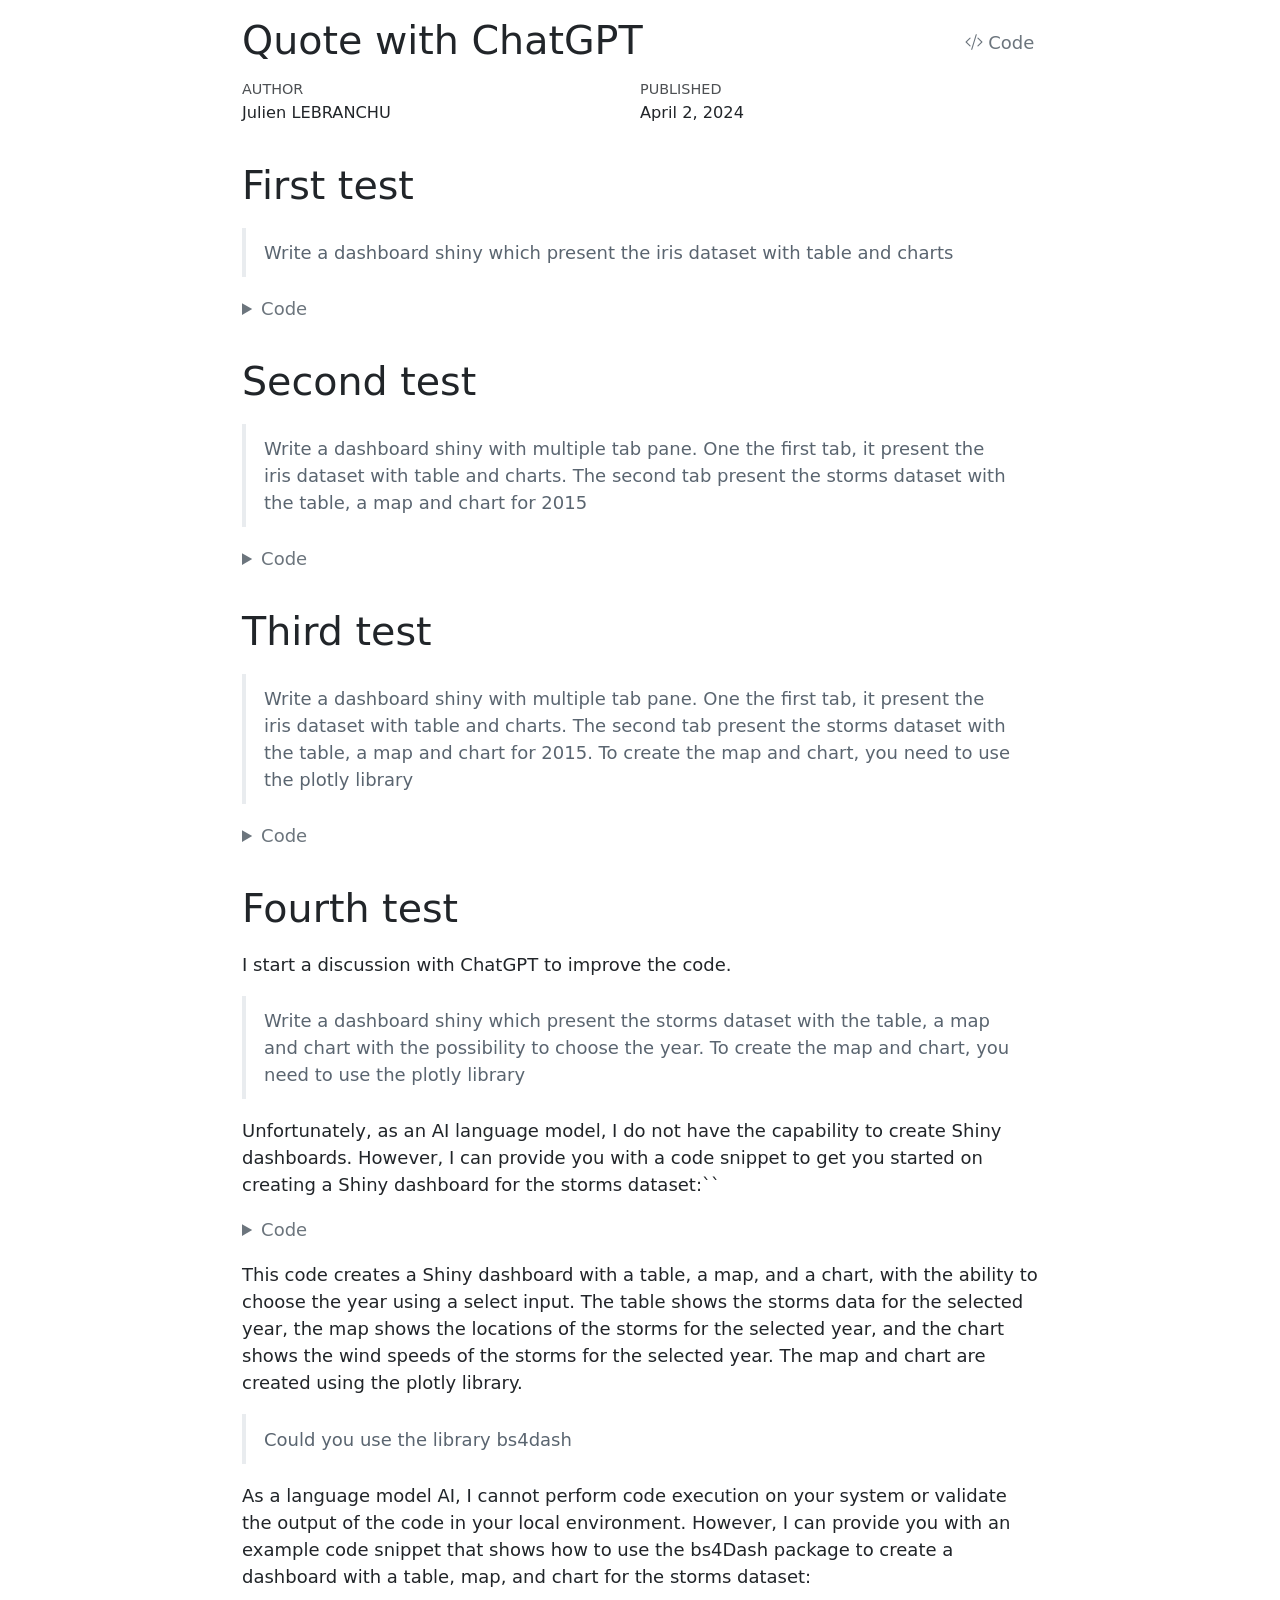
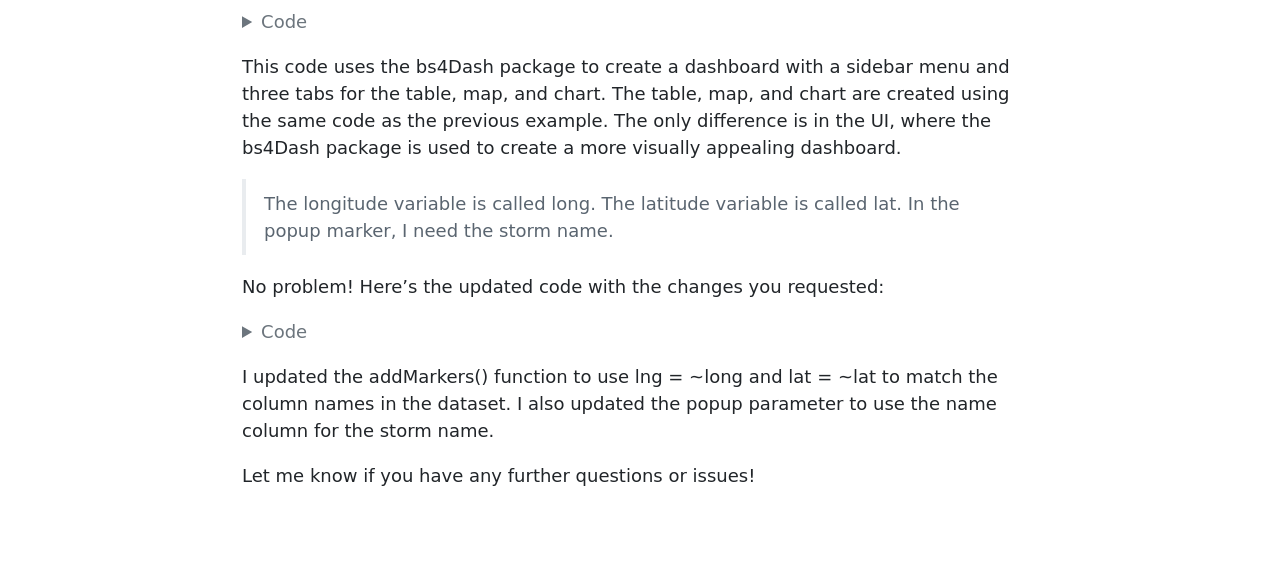
==== index.html @ 644a2d3d "Built site for gh-pages" ====
<!DOCTYPE html>
<html xmlns="http://www.w3.org/1999/xhtml" lang="en" xml:lang="en"><head>

<meta charset="utf-8">
<meta name="generator" content="quarto-1.2.313">

<meta name="viewport" content="width=device-width, initial-scale=1.0, user-scalable=yes">

<meta name="author" content="Julien LEBRANCHU">
<meta name="dcterms.date" content="2024-04-02">

<title>Quote with ChatGPT</title>
<style>
code{white-space: pre-wrap;}
span.smallcaps{font-variant: small-caps;}
div.columns{display: flex; gap: min(4vw, 1.5em);}
div.column{flex: auto; overflow-x: auto;}
div.hanging-indent{margin-left: 1.5em; text-indent: -1.5em;}
ul.task-list{list-style: none;}
ul.task-list li input[type="checkbox"] {
  width: 0.8em;
  margin: 0 0.8em 0.2em -1.6em;
  vertical-align: middle;
}
pre > code.sourceCode { white-space: pre; position: relative; }
pre > code.sourceCode > span { display: inline-block; line-height: 1.25; }
pre > code.sourceCode > span:empty { height: 1.2em; }
.sourceCode { overflow: visible; }
code.sourceCode > span { color: inherit; text-decoration: inherit; }
div.sourceCode { margin: 1em 0; }
pre.sourceCode { margin: 0; }
@media screen {
div.sourceCode { overflow: auto; }
}
@media print {
pre > code.sourceCode { white-space: pre-wrap; }
pre > code.sourceCode > span { text-indent: -5em; padding-left: 5em; }
}
pre.numberSource code
  { counter-reset: source-line 0; }
pre.numberSource code > span
  { position: relative; left: -4em; counter-increment: source-line; }
pre.numberSource code > span > a:first-child::before
  { content: counter(source-line);
    position: relative; left: -1em; text-align: right; vertical-align: baseline;
    border: none; display: inline-block;
    -webkit-touch-callout: none; -webkit-user-select: none;
    -khtml-user-select: none; -moz-user-select: none;
    -ms-user-select: none; user-select: none;
    padding: 0 4px; width: 4em;
    color: #aaaaaa;
  }
pre.numberSource { margin-left: 3em; border-left: 1px solid #aaaaaa;  padding-left: 4px; }
div.sourceCode
  {   }
@media screen {
pre > code.sourceCode > span > a:first-child::before { text-decoration: underline; }
}
code span.al { color: #ff0000; font-weight: bold; } /* Alert */
code span.an { color: #60a0b0; font-weight: bold; font-style: italic; } /* Annotation */
code span.at { color: #7d9029; } /* Attribute */
code span.bn { color: #40a070; } /* BaseN */
code span.bu { color: #008000; } /* BuiltIn */
code span.cf { color: #007020; font-weight: bold; } /* ControlFlow */
code span.ch { color: #4070a0; } /* Char */
code span.cn { color: #880000; } /* Constant */
code span.co { color: #60a0b0; font-style: italic; } /* Comment */
code span.cv { color: #60a0b0; font-weight: bold; font-style: italic; } /* CommentVar */
code span.do { color: #ba2121; font-style: italic; } /* Documentation */
code span.dt { color: #902000; } /* DataType */
code span.dv { color: #40a070; } /* DecVal */
code span.er { color: #ff0000; font-weight: bold; } /* Error */
code span.ex { } /* Extension */
code span.fl { color: #40a070; } /* Float */
code span.fu { color: #06287e; } /* Function */
code span.im { color: #008000; font-weight: bold; } /* Import */
code span.in { color: #60a0b0; font-weight: bold; font-style: italic; } /* Information */
code span.kw { color: #007020; font-weight: bold; } /* Keyword */
code span.op { color: #666666; } /* Operator */
code span.ot { color: #007020; } /* Other */
code span.pp { color: #bc7a00; } /* Preprocessor */
code span.sc { color: #4070a0; } /* SpecialChar */
code span.ss { color: #bb6688; } /* SpecialString */
code span.st { color: #4070a0; } /* String */
code span.va { color: #19177c; } /* Variable */
code span.vs { color: #4070a0; } /* VerbatimString */
code span.wa { color: #60a0b0; font-weight: bold; font-style: italic; } /* Warning */
</style>


<script src="chatgpt-quoting_files/libs/clipboard/clipboard.min.js"></script>
<script src="chatgpt-quoting_files/libs/quarto-html/quarto.js"></script>
<script src="chatgpt-quoting_files/libs/quarto-html/popper.min.js"></script>
<script src="chatgpt-quoting_files/libs/quarto-html/tippy.umd.min.js"></script>
<script src="chatgpt-quoting_files/libs/quarto-html/anchor.min.js"></script>
<link href="chatgpt-quoting_files/libs/quarto-html/tippy.css" rel="stylesheet">
<link href="chatgpt-quoting_files/libs/quarto-html/quarto-syntax-highlighting.css" rel="stylesheet" id="quarto-text-highlighting-styles">
<script src="chatgpt-quoting_files/libs/bootstrap/bootstrap.min.js"></script>
<link href="chatgpt-quoting_files/libs/bootstrap/bootstrap-icons.css" rel="stylesheet">
<link href="chatgpt-quoting_files/libs/bootstrap/bootstrap.min.css" rel="stylesheet" id="quarto-bootstrap" data-mode="light">


</head>

<body class="fullcontent">

<div id="quarto-content" class="page-columns page-rows-contents page-layout-article">

<main class="content" id="quarto-document-content">

<header id="title-block-header" class="quarto-title-block default">
<div class="quarto-title">
<div class="quarto-title-block"><div><h1 class="title">Quote with ChatGPT</h1><button type="button" class="btn code-tools-button" id="quarto-code-tools-source"><i class="bi"></i> Code</button></div></div>
</div>



<div class="quarto-title-meta">

    <div>
    <div class="quarto-title-meta-heading">Author</div>
    <div class="quarto-title-meta-contents">
             <p>Julien LEBRANCHU </p>
          </div>
  </div>
    
    <div>
    <div class="quarto-title-meta-heading">Published</div>
    <div class="quarto-title-meta-contents">
      <p class="date">April 2, 2024</p>
    </div>
  </div>
  
    
  </div>
  

</header>

<section id="first-test" class="level1">
<h1>First test</h1>
<blockquote class="blockquote">
<p>Write a dashboard shiny which present the iris dataset with table and charts</p>
</blockquote>
<div data-add-from="chatgpt-quote1.R">
<details>
<summary>Code</summary>
<div class="sourceCode cell-code" id="cb1"><pre class="sourceCode R code-with-copy"><code class="sourceCode r"><span id="cb1-1"><a href="#cb1-1" aria-hidden="true" tabindex="-1"></a><span class="fu">library</span>(shiny)</span>
<span id="cb1-2"><a href="#cb1-2" aria-hidden="true" tabindex="-1"></a><span class="fu">library</span>(ggplot2)</span>
<span id="cb1-3"><a href="#cb1-3" aria-hidden="true" tabindex="-1"></a><span class="fu">library</span>(dplyr)</span>
<span id="cb1-4"><a href="#cb1-4" aria-hidden="true" tabindex="-1"></a><span class="fu">library</span>(plotly)</span>
<span id="cb1-5"><a href="#cb1-5" aria-hidden="true" tabindex="-1"></a></span>
<span id="cb1-6"><a href="#cb1-6" aria-hidden="true" tabindex="-1"></a><span class="co"># Load the iris dataset</span></span>
<span id="cb1-7"><a href="#cb1-7" aria-hidden="true" tabindex="-1"></a><span class="fu">data</span>(iris)</span>
<span id="cb1-8"><a href="#cb1-8" aria-hidden="true" tabindex="-1"></a></span>
<span id="cb1-9"><a href="#cb1-9" aria-hidden="true" tabindex="-1"></a><span class="co"># Define UI</span></span>
<span id="cb1-10"><a href="#cb1-10" aria-hidden="true" tabindex="-1"></a>ui <span class="ot">&lt;-</span> <span class="fu">fluidPage</span>(</span>
<span id="cb1-11"><a href="#cb1-11" aria-hidden="true" tabindex="-1"></a>  <span class="fu">titlePanel</span>(<span class="st">"Iris Dataset"</span>),</span>
<span id="cb1-12"><a href="#cb1-12" aria-hidden="true" tabindex="-1"></a>  <span class="fu">sidebarLayout</span>(</span>
<span id="cb1-13"><a href="#cb1-13" aria-hidden="true" tabindex="-1"></a>    <span class="fu">sidebarPanel</span>(</span>
<span id="cb1-14"><a href="#cb1-14" aria-hidden="true" tabindex="-1"></a>      <span class="fu">selectInput</span>(<span class="st">"xcol"</span>, <span class="st">"X-Axis Variable"</span>, <span class="fu">names</span>(iris)),</span>
<span id="cb1-15"><a href="#cb1-15" aria-hidden="true" tabindex="-1"></a>      <span class="fu">selectInput</span>(<span class="st">"ycol"</span>, <span class="st">"Y-Axis Variable"</span>, <span class="fu">names</span>(iris),</span>
<span id="cb1-16"><a href="#cb1-16" aria-hidden="true" tabindex="-1"></a>                  <span class="at">selected =</span> <span class="fu">names</span>(iris)[[<span class="dv">2</span>]]),</span>
<span id="cb1-17"><a href="#cb1-17" aria-hidden="true" tabindex="-1"></a>      <span class="fu">radioButtons</span>(<span class="st">"plottype"</span>, <span class="st">"Plot Type"</span>,</span>
<span id="cb1-18"><a href="#cb1-18" aria-hidden="true" tabindex="-1"></a>                   <span class="fu">c</span>(<span class="st">"Scatter Plot"</span> <span class="ot">=</span> <span class="st">"scatter"</span>,</span>
<span id="cb1-19"><a href="#cb1-19" aria-hidden="true" tabindex="-1"></a>                     <span class="st">"Box Plot"</span> <span class="ot">=</span> <span class="st">"box"</span>))</span>
<span id="cb1-20"><a href="#cb1-20" aria-hidden="true" tabindex="-1"></a>    ),</span>
<span id="cb1-21"><a href="#cb1-21" aria-hidden="true" tabindex="-1"></a>    <span class="fu">mainPanel</span>(</span>
<span id="cb1-22"><a href="#cb1-22" aria-hidden="true" tabindex="-1"></a>      <span class="fu">tabsetPanel</span>(</span>
<span id="cb1-23"><a href="#cb1-23" aria-hidden="true" tabindex="-1"></a>        <span class="fu">tabPanel</span>(<span class="st">"Table"</span>, <span class="fu">dataTableOutput</span>(<span class="st">"table"</span>)),</span>
<span id="cb1-24"><a href="#cb1-24" aria-hidden="true" tabindex="-1"></a>        <span class="fu">tabPanel</span>(<span class="st">"Plot"</span>, <span class="fu">plotlyOutput</span>(<span class="st">"plot"</span>))</span>
<span id="cb1-25"><a href="#cb1-25" aria-hidden="true" tabindex="-1"></a>      )</span>
<span id="cb1-26"><a href="#cb1-26" aria-hidden="true" tabindex="-1"></a>    )</span>
<span id="cb1-27"><a href="#cb1-27" aria-hidden="true" tabindex="-1"></a>  )</span>
<span id="cb1-28"><a href="#cb1-28" aria-hidden="true" tabindex="-1"></a>)</span>
<span id="cb1-29"><a href="#cb1-29" aria-hidden="true" tabindex="-1"></a></span>
<span id="cb1-30"><a href="#cb1-30" aria-hidden="true" tabindex="-1"></a><span class="co"># Define server logic</span></span>
<span id="cb1-31"><a href="#cb1-31" aria-hidden="true" tabindex="-1"></a>server <span class="ot">&lt;-</span> <span class="cf">function</span>(input, output) {</span>
<span id="cb1-32"><a href="#cb1-32" aria-hidden="true" tabindex="-1"></a></span>
<span id="cb1-33"><a href="#cb1-33" aria-hidden="true" tabindex="-1"></a>  <span class="co"># Create a reactive subset of the iris dataset based on user inputs</span></span>
<span id="cb1-34"><a href="#cb1-34" aria-hidden="true" tabindex="-1"></a>  iris_subset <span class="ot">&lt;-</span> <span class="fu">reactive</span>({</span>
<span id="cb1-35"><a href="#cb1-35" aria-hidden="true" tabindex="-1"></a>    iris <span class="sc">%&gt;%</span></span>
<span id="cb1-36"><a href="#cb1-36" aria-hidden="true" tabindex="-1"></a>      <span class="fu">select</span>(input<span class="sc">$</span>xcol, input<span class="sc">$</span>ycol)</span>
<span id="cb1-37"><a href="#cb1-37" aria-hidden="true" tabindex="-1"></a>  })</span>
<span id="cb1-38"><a href="#cb1-38" aria-hidden="true" tabindex="-1"></a></span>
<span id="cb1-39"><a href="#cb1-39" aria-hidden="true" tabindex="-1"></a>  <span class="co"># Render the table</span></span>
<span id="cb1-40"><a href="#cb1-40" aria-hidden="true" tabindex="-1"></a>  output<span class="sc">$</span>table <span class="ot">&lt;-</span> <span class="fu">renderDataTable</span>({</span>
<span id="cb1-41"><a href="#cb1-41" aria-hidden="true" tabindex="-1"></a>    <span class="fu">iris_subset</span>()</span>
<span id="cb1-42"><a href="#cb1-42" aria-hidden="true" tabindex="-1"></a>  })</span>
<span id="cb1-43"><a href="#cb1-43" aria-hidden="true" tabindex="-1"></a></span>
<span id="cb1-44"><a href="#cb1-44" aria-hidden="true" tabindex="-1"></a>  <span class="co"># Render the plot</span></span>
<span id="cb1-45"><a href="#cb1-45" aria-hidden="true" tabindex="-1"></a>  output<span class="sc">$</span>plot <span class="ot">&lt;-</span> <span class="fu">renderPlotly</span>({</span>
<span id="cb1-46"><a href="#cb1-46" aria-hidden="true" tabindex="-1"></a>    <span class="cf">if</span> (input<span class="sc">$</span>plottype <span class="sc">==</span> <span class="st">"scatter"</span>) {</span>
<span id="cb1-47"><a href="#cb1-47" aria-hidden="true" tabindex="-1"></a>      p <span class="ot">&lt;-</span> <span class="fu">ggplot</span>(<span class="fu">iris_subset</span>(), <span class="fu">aes_string</span>(<span class="at">x =</span> input<span class="sc">$</span>xcol, <span class="at">y =</span> input<span class="sc">$</span>ycol)) <span class="sc">+</span></span>
<span id="cb1-48"><a href="#cb1-48" aria-hidden="true" tabindex="-1"></a>        <span class="fu">geom_point</span>()</span>
<span id="cb1-49"><a href="#cb1-49" aria-hidden="true" tabindex="-1"></a>    } <span class="cf">else</span> {</span>
<span id="cb1-50"><a href="#cb1-50" aria-hidden="true" tabindex="-1"></a>      p <span class="ot">&lt;-</span> <span class="fu">ggplot</span>(<span class="fu">iris_subset</span>(), <span class="fu">aes_string</span>(<span class="at">x =</span> input<span class="sc">$</span>xcol, <span class="at">y =</span> input<span class="sc">$</span>ycol)) <span class="sc">+</span></span>
<span id="cb1-51"><a href="#cb1-51" aria-hidden="true" tabindex="-1"></a>        <span class="fu">geom_boxplot</span>()</span>
<span id="cb1-52"><a href="#cb1-52" aria-hidden="true" tabindex="-1"></a>    }</span>
<span id="cb1-53"><a href="#cb1-53" aria-hidden="true" tabindex="-1"></a>    <span class="fu">ggplotly</span>(p)</span>
<span id="cb1-54"><a href="#cb1-54" aria-hidden="true" tabindex="-1"></a>  })</span>
<span id="cb1-55"><a href="#cb1-55" aria-hidden="true" tabindex="-1"></a></span>
<span id="cb1-56"><a href="#cb1-56" aria-hidden="true" tabindex="-1"></a>}</span>
<span id="cb1-57"><a href="#cb1-57" aria-hidden="true" tabindex="-1"></a></span>
<span id="cb1-58"><a href="#cb1-58" aria-hidden="true" tabindex="-1"></a><span class="co"># Run the app</span></span>
<span id="cb1-59"><a href="#cb1-59" aria-hidden="true" tabindex="-1"></a><span class="fu">shinyApp</span>(<span class="at">ui =</span> ui, <span class="at">server =</span> server)</span></code><button title="Copy to Clipboard" class="code-copy-button"><i class="bi"></i></button></pre></div>
</details>
</div>
</section>
<section id="second-test" class="level1">
<h1>Second test</h1>
<blockquote class="blockquote">
<p>Write a dashboard shiny with multiple tab pane. One the first tab, it present the iris dataset with table and charts. The second tab present the storms dataset with the table, a map and chart for 2015</p>
</blockquote>
<div data-add-from="chatgpt-quote2.R">
<details>
<summary>Code</summary>
<div class="sourceCode cell-code" id="cb2"><pre class="sourceCode R code-with-copy"><code class="sourceCode r"><span id="cb2-1"><a href="#cb2-1" aria-hidden="true" tabindex="-1"></a><span class="fu">library</span>(shiny)</span>
<span id="cb2-2"><a href="#cb2-2" aria-hidden="true" tabindex="-1"></a><span class="fu">library</span>(ggplot2)</span>
<span id="cb2-3"><a href="#cb2-3" aria-hidden="true" tabindex="-1"></a><span class="fu">library</span>(leaflet)</span>
<span id="cb2-4"><a href="#cb2-4" aria-hidden="true" tabindex="-1"></a></span>
<span id="cb2-5"><a href="#cb2-5" aria-hidden="true" tabindex="-1"></a><span class="co"># Load the iris dataset</span></span>
<span id="cb2-6"><a href="#cb2-6" aria-hidden="true" tabindex="-1"></a><span class="fu">data</span>(iris)</span>
<span id="cb2-7"><a href="#cb2-7" aria-hidden="true" tabindex="-1"></a></span>
<span id="cb2-8"><a href="#cb2-8" aria-hidden="true" tabindex="-1"></a><span class="co"># Load the storms dataset</span></span>
<span id="cb2-9"><a href="#cb2-9" aria-hidden="true" tabindex="-1"></a><span class="fu">data</span>(storms)</span>
<span id="cb2-10"><a href="#cb2-10" aria-hidden="true" tabindex="-1"></a></span>
<span id="cb2-11"><a href="#cb2-11" aria-hidden="true" tabindex="-1"></a><span class="co"># Define UI</span></span>
<span id="cb2-12"><a href="#cb2-12" aria-hidden="true" tabindex="-1"></a>ui <span class="ot">&lt;-</span> <span class="fu">fluidPage</span>(</span>
<span id="cb2-13"><a href="#cb2-13" aria-hidden="true" tabindex="-1"></a>  <span class="fu">titlePanel</span>(<span class="st">"Iris and Storms Data Dashboard"</span>),</span>
<span id="cb2-14"><a href="#cb2-14" aria-hidden="true" tabindex="-1"></a>  <span class="fu">sidebarLayout</span>(</span>
<span id="cb2-15"><a href="#cb2-15" aria-hidden="true" tabindex="-1"></a>    <span class="fu">sidebarPanel</span>(</span>
<span id="cb2-16"><a href="#cb2-16" aria-hidden="true" tabindex="-1"></a>      <span class="co"># Tab Selector</span></span>
<span id="cb2-17"><a href="#cb2-17" aria-hidden="true" tabindex="-1"></a>      <span class="fu">tabsetPanel</span>(</span>
<span id="cb2-18"><a href="#cb2-18" aria-hidden="true" tabindex="-1"></a>        <span class="fu">tabPanel</span>(<span class="st">"Iris Dataset"</span>, </span>
<span id="cb2-19"><a href="#cb2-19" aria-hidden="true" tabindex="-1"></a>                 <span class="fu">h4</span>(<span class="st">"Iris Data"</span>),</span>
<span id="cb2-20"><a href="#cb2-20" aria-hidden="true" tabindex="-1"></a>                 <span class="fu">dataTableOutput</span>(<span class="st">"iris_table"</span>),</span>
<span id="cb2-21"><a href="#cb2-21" aria-hidden="true" tabindex="-1"></a>                 <span class="fu">h4</span>(<span class="st">"Iris Sepal Length"</span>),</span>
<span id="cb2-22"><a href="#cb2-22" aria-hidden="true" tabindex="-1"></a>                 <span class="fu">plotOutput</span>(<span class="st">"iris_plot1"</span>),</span>
<span id="cb2-23"><a href="#cb2-23" aria-hidden="true" tabindex="-1"></a>                 <span class="fu">h4</span>(<span class="st">"Iris Sepal Width"</span>),</span>
<span id="cb2-24"><a href="#cb2-24" aria-hidden="true" tabindex="-1"></a>                 <span class="fu">plotOutput</span>(<span class="st">"iris_plot2"</span>)</span>
<span id="cb2-25"><a href="#cb2-25" aria-hidden="true" tabindex="-1"></a>                 ),</span>
<span id="cb2-26"><a href="#cb2-26" aria-hidden="true" tabindex="-1"></a>        <span class="fu">tabPanel</span>(<span class="st">"Storms Dataset"</span>,</span>
<span id="cb2-27"><a href="#cb2-27" aria-hidden="true" tabindex="-1"></a>                 <span class="fu">h4</span>(<span class="st">"Storms Data"</span>),</span>
<span id="cb2-28"><a href="#cb2-28" aria-hidden="true" tabindex="-1"></a>                 <span class="fu">dataTableOutput</span>(<span class="st">"storms_table"</span>),</span>
<span id="cb2-29"><a href="#cb2-29" aria-hidden="true" tabindex="-1"></a>                 <span class="fu">h4</span>(<span class="st">"Storms Map"</span>),</span>
<span id="cb2-30"><a href="#cb2-30" aria-hidden="true" tabindex="-1"></a>                 <span class="fu">leafletOutput</span>(<span class="st">"storms_map"</span>),</span>
<span id="cb2-31"><a href="#cb2-31" aria-hidden="true" tabindex="-1"></a>                 <span class="fu">h4</span>(<span class="st">"Storms Events in 2015"</span>),</span>
<span id="cb2-32"><a href="#cb2-32" aria-hidden="true" tabindex="-1"></a>                 <span class="fu">plotOutput</span>(<span class="st">"storms_plot"</span>)</span>
<span id="cb2-33"><a href="#cb2-33" aria-hidden="true" tabindex="-1"></a>                 )</span>
<span id="cb2-34"><a href="#cb2-34" aria-hidden="true" tabindex="-1"></a>      )</span>
<span id="cb2-35"><a href="#cb2-35" aria-hidden="true" tabindex="-1"></a>    ),</span>
<span id="cb2-36"><a href="#cb2-36" aria-hidden="true" tabindex="-1"></a>    <span class="fu">mainPanel</span>()</span>
<span id="cb2-37"><a href="#cb2-37" aria-hidden="true" tabindex="-1"></a>  )</span>
<span id="cb2-38"><a href="#cb2-38" aria-hidden="true" tabindex="-1"></a>)</span>
<span id="cb2-39"><a href="#cb2-39" aria-hidden="true" tabindex="-1"></a></span>
<span id="cb2-40"><a href="#cb2-40" aria-hidden="true" tabindex="-1"></a><span class="co"># Define Server</span></span>
<span id="cb2-41"><a href="#cb2-41" aria-hidden="true" tabindex="-1"></a>server <span class="ot">&lt;-</span> <span class="cf">function</span>(input, output) {</span>
<span id="cb2-42"><a href="#cb2-42" aria-hidden="true" tabindex="-1"></a>  </span>
<span id="cb2-43"><a href="#cb2-43" aria-hidden="true" tabindex="-1"></a>  <span class="co"># Iris Dataset</span></span>
<span id="cb2-44"><a href="#cb2-44" aria-hidden="true" tabindex="-1"></a>  output<span class="sc">$</span>iris_table <span class="ot">&lt;-</span> <span class="fu">renderDataTable</span>({</span>
<span id="cb2-45"><a href="#cb2-45" aria-hidden="true" tabindex="-1"></a>    iris</span>
<span id="cb2-46"><a href="#cb2-46" aria-hidden="true" tabindex="-1"></a>  })</span>
<span id="cb2-47"><a href="#cb2-47" aria-hidden="true" tabindex="-1"></a>  </span>
<span id="cb2-48"><a href="#cb2-48" aria-hidden="true" tabindex="-1"></a>  output<span class="sc">$</span>iris_plot1 <span class="ot">&lt;-</span> <span class="fu">renderPlot</span>({</span>
<span id="cb2-49"><a href="#cb2-49" aria-hidden="true" tabindex="-1"></a>    <span class="fu">ggplot</span>(iris, <span class="fu">aes</span>(<span class="at">x =</span> Sepal.Length)) <span class="sc">+</span></span>
<span id="cb2-50"><a href="#cb2-50" aria-hidden="true" tabindex="-1"></a>      <span class="fu">geom_histogram</span>(<span class="at">fill =</span> <span class="st">"blue"</span>, <span class="at">bins =</span> <span class="dv">30</span>) <span class="sc">+</span></span>
<span id="cb2-51"><a href="#cb2-51" aria-hidden="true" tabindex="-1"></a>      <span class="fu">labs</span>(<span class="at">title =</span> <span class="st">"Distribution of Sepal Length"</span>)</span>
<span id="cb2-52"><a href="#cb2-52" aria-hidden="true" tabindex="-1"></a>  })</span>
<span id="cb2-53"><a href="#cb2-53" aria-hidden="true" tabindex="-1"></a>  </span>
<span id="cb2-54"><a href="#cb2-54" aria-hidden="true" tabindex="-1"></a>  output<span class="sc">$</span>iris_plot2 <span class="ot">&lt;-</span> <span class="fu">renderPlot</span>({</span>
<span id="cb2-55"><a href="#cb2-55" aria-hidden="true" tabindex="-1"></a>    <span class="fu">ggplot</span>(iris, <span class="fu">aes</span>(<span class="at">x =</span> Sepal.Width)) <span class="sc">+</span></span>
<span id="cb2-56"><a href="#cb2-56" aria-hidden="true" tabindex="-1"></a>      <span class="fu">geom_histogram</span>(<span class="at">fill =</span> <span class="st">"red"</span>, <span class="at">bins =</span> <span class="dv">30</span>) <span class="sc">+</span></span>
<span id="cb2-57"><a href="#cb2-57" aria-hidden="true" tabindex="-1"></a>      <span class="fu">labs</span>(<span class="at">title =</span> <span class="st">"Distribution of Sepal Width"</span>)</span>
<span id="cb2-58"><a href="#cb2-58" aria-hidden="true" tabindex="-1"></a>  })</span>
<span id="cb2-59"><a href="#cb2-59" aria-hidden="true" tabindex="-1"></a>  </span>
<span id="cb2-60"><a href="#cb2-60" aria-hidden="true" tabindex="-1"></a>  <span class="co"># Storms Dataset</span></span>
<span id="cb2-61"><a href="#cb2-61" aria-hidden="true" tabindex="-1"></a>  output<span class="sc">$</span>storms_table <span class="ot">&lt;-</span> <span class="fu">renderDataTable</span>({</span>
<span id="cb2-62"><a href="#cb2-62" aria-hidden="true" tabindex="-1"></a>    storms</span>
<span id="cb2-63"><a href="#cb2-63" aria-hidden="true" tabindex="-1"></a>  })</span>
<span id="cb2-64"><a href="#cb2-64" aria-hidden="true" tabindex="-1"></a>  </span>
<span id="cb2-65"><a href="#cb2-65" aria-hidden="true" tabindex="-1"></a>  output<span class="sc">$</span>storms_map <span class="ot">&lt;-</span> <span class="fu">renderLeaflet</span>({</span>
<span id="cb2-66"><a href="#cb2-66" aria-hidden="true" tabindex="-1"></a>    <span class="fu">leaflet</span>(storms) <span class="sc">%&gt;%</span></span>
<span id="cb2-67"><a href="#cb2-67" aria-hidden="true" tabindex="-1"></a>      <span class="fu">addTiles</span>() <span class="sc">%&gt;%</span></span>
<span id="cb2-68"><a href="#cb2-68" aria-hidden="true" tabindex="-1"></a>      <span class="fu">addMarkers</span>(<span class="sc">~</span>longitude, <span class="sc">~</span>latitude)</span>
<span id="cb2-69"><a href="#cb2-69" aria-hidden="true" tabindex="-1"></a>  })</span>
<span id="cb2-70"><a href="#cb2-70" aria-hidden="true" tabindex="-1"></a>  </span>
<span id="cb2-71"><a href="#cb2-71" aria-hidden="true" tabindex="-1"></a>  output<span class="sc">$</span>storms_plot <span class="ot">&lt;-</span> <span class="fu">renderPlot</span>({</span>
<span id="cb2-72"><a href="#cb2-72" aria-hidden="true" tabindex="-1"></a>    storms_2015 <span class="ot">&lt;-</span> storms[<span class="fu">year</span>(storms<span class="sc">$</span>date) <span class="sc">==</span> <span class="dv">2015</span>, ]</span>
<span id="cb2-73"><a href="#cb2-73" aria-hidden="true" tabindex="-1"></a>    <span class="fu">ggplot</span>(storms_2015, <span class="fu">aes</span>(<span class="at">x =</span> <span class="fu">factor</span>(status))) <span class="sc">+</span></span>
<span id="cb2-74"><a href="#cb2-74" aria-hidden="true" tabindex="-1"></a>      <span class="fu">geom_bar</span>(<span class="at">fill =</span> <span class="st">"green"</span>) <span class="sc">+</span></span>
<span id="cb2-75"><a href="#cb2-75" aria-hidden="true" tabindex="-1"></a>      <span class="fu">labs</span>(<span class="at">title =</span> <span class="st">"Storms Events in 2015"</span>)</span>
<span id="cb2-76"><a href="#cb2-76" aria-hidden="true" tabindex="-1"></a>  })</span>
<span id="cb2-77"><a href="#cb2-77" aria-hidden="true" tabindex="-1"></a>  </span>
<span id="cb2-78"><a href="#cb2-78" aria-hidden="true" tabindex="-1"></a>}</span>
<span id="cb2-79"><a href="#cb2-79" aria-hidden="true" tabindex="-1"></a></span>
<span id="cb2-80"><a href="#cb2-80" aria-hidden="true" tabindex="-1"></a><span class="co"># Run the app</span></span>
<span id="cb2-81"><a href="#cb2-81" aria-hidden="true" tabindex="-1"></a><span class="fu">shinyApp</span>(ui, server)</span></code><button title="Copy to Clipboard" class="code-copy-button"><i class="bi"></i></button></pre></div>
</details>
</div>
</section>
<section id="third-test" class="level1">
<h1>Third test</h1>
<blockquote class="blockquote">
<p>Write a dashboard shiny with multiple tab pane. One the first tab, it present the iris dataset with table and charts. The second tab present the storms dataset with the table, a map and chart for 2015. To create the map and chart, you need to use the plotly library</p>
</blockquote>
<div data-add-from="chatgpt-quote3.R">
<details>
<summary>Code</summary>
<div class="sourceCode cell-code" id="cb3"><pre class="sourceCode R code-with-copy"><code class="sourceCode r"><span id="cb3-1"><a href="#cb3-1" aria-hidden="true" tabindex="-1"></a><span class="fu">library</span>(shiny)</span>
<span id="cb3-2"><a href="#cb3-2" aria-hidden="true" tabindex="-1"></a><span class="fu">library</span>(ggplot2)</span>
<span id="cb3-3"><a href="#cb3-3" aria-hidden="true" tabindex="-1"></a><span class="fu">library</span>(plotly)</span>
<span id="cb3-4"><a href="#cb3-4" aria-hidden="true" tabindex="-1"></a></span>
<span id="cb3-5"><a href="#cb3-5" aria-hidden="true" tabindex="-1"></a><span class="co"># Load datasets</span></span>
<span id="cb3-6"><a href="#cb3-6" aria-hidden="true" tabindex="-1"></a><span class="fu">data</span>(iris)</span>
<span id="cb3-7"><a href="#cb3-7" aria-hidden="true" tabindex="-1"></a><span class="fu">data</span>(storms)</span>
<span id="cb3-8"><a href="#cb3-8" aria-hidden="true" tabindex="-1"></a></span>
<span id="cb3-9"><a href="#cb3-9" aria-hidden="true" tabindex="-1"></a><span class="co"># Define UI</span></span>
<span id="cb3-10"><a href="#cb3-10" aria-hidden="true" tabindex="-1"></a>ui <span class="ot">&lt;-</span> <span class="fu">fluidPage</span>(</span>
<span id="cb3-11"><a href="#cb3-11" aria-hidden="true" tabindex="-1"></a>  <span class="fu">titlePanel</span>(<span class="st">"Multi-tab dashboard"</span>),</span>
<span id="cb3-12"><a href="#cb3-12" aria-hidden="true" tabindex="-1"></a>  <span class="fu">sidebarLayout</span>(</span>
<span id="cb3-13"><a href="#cb3-13" aria-hidden="true" tabindex="-1"></a>    <span class="fu">sidebarPanel</span>(</span>
<span id="cb3-14"><a href="#cb3-14" aria-hidden="true" tabindex="-1"></a>      <span class="fu">h3</span>(<span class="st">"Choose a dataset:"</span>),</span>
<span id="cb3-15"><a href="#cb3-15" aria-hidden="true" tabindex="-1"></a>      <span class="fu">radioButtons</span>(<span class="st">"dataset"</span>, <span class="st">"Dataset:"</span>, </span>
<span id="cb3-16"><a href="#cb3-16" aria-hidden="true" tabindex="-1"></a>                   <span class="at">choices =</span> <span class="fu">c</span>(<span class="st">"Iris"</span>, <span class="st">"Storms"</span>), <span class="at">selected =</span> <span class="st">"Iris"</span>)</span>
<span id="cb3-17"><a href="#cb3-17" aria-hidden="true" tabindex="-1"></a>    ),</span>
<span id="cb3-18"><a href="#cb3-18" aria-hidden="true" tabindex="-1"></a>    <span class="fu">mainPanel</span>(</span>
<span id="cb3-19"><a href="#cb3-19" aria-hidden="true" tabindex="-1"></a>      <span class="fu">tabsetPanel</span>(</span>
<span id="cb3-20"><a href="#cb3-20" aria-hidden="true" tabindex="-1"></a>        <span class="fu">tabPanel</span>(<span class="st">"Dataset summary"</span>,</span>
<span id="cb3-21"><a href="#cb3-21" aria-hidden="true" tabindex="-1"></a>          <span class="fu">tableOutput</span>(<span class="st">"summary"</span>),</span>
<span id="cb3-22"><a href="#cb3-22" aria-hidden="true" tabindex="-1"></a>          <span class="fu">plotOutput</span>(<span class="st">"histogram"</span>)</span>
<span id="cb3-23"><a href="#cb3-23" aria-hidden="true" tabindex="-1"></a>        ),</span>
<span id="cb3-24"><a href="#cb3-24" aria-hidden="true" tabindex="-1"></a>        <span class="fu">tabPanel</span>(<span class="st">"Storms dataset"</span>,</span>
<span id="cb3-25"><a href="#cb3-25" aria-hidden="true" tabindex="-1"></a>          <span class="fu">tabsetPanel</span>(</span>
<span id="cb3-26"><a href="#cb3-26" aria-hidden="true" tabindex="-1"></a>            <span class="fu">tabPanel</span>(<span class="st">"2015"</span>,</span>
<span id="cb3-27"><a href="#cb3-27" aria-hidden="true" tabindex="-1"></a>              <span class="fu">tableOutput</span>(<span class="st">"storm_table_2015"</span>),</span>
<span id="cb3-28"><a href="#cb3-28" aria-hidden="true" tabindex="-1"></a>              <span class="fu">plotOutput</span>(<span class="st">"storm_map_2015"</span>),</span>
<span id="cb3-29"><a href="#cb3-29" aria-hidden="true" tabindex="-1"></a>              <span class="fu">plotlyOutput</span>(<span class="st">"storm_chart_2015"</span>)</span>
<span id="cb3-30"><a href="#cb3-30" aria-hidden="true" tabindex="-1"></a>            )</span>
<span id="cb3-31"><a href="#cb3-31" aria-hidden="true" tabindex="-1"></a>          )</span>
<span id="cb3-32"><a href="#cb3-32" aria-hidden="true" tabindex="-1"></a>        )</span>
<span id="cb3-33"><a href="#cb3-33" aria-hidden="true" tabindex="-1"></a>      )</span>
<span id="cb3-34"><a href="#cb3-34" aria-hidden="true" tabindex="-1"></a>    )</span>
<span id="cb3-35"><a href="#cb3-35" aria-hidden="true" tabindex="-1"></a>  )</span>
<span id="cb3-36"><a href="#cb3-36" aria-hidden="true" tabindex="-1"></a>)</span>
<span id="cb3-37"><a href="#cb3-37" aria-hidden="true" tabindex="-1"></a></span>
<span id="cb3-38"><a href="#cb3-38" aria-hidden="true" tabindex="-1"></a><span class="co"># Define server</span></span>
<span id="cb3-39"><a href="#cb3-39" aria-hidden="true" tabindex="-1"></a>server <span class="ot">&lt;-</span> <span class="cf">function</span>(input, output) {</span>
<span id="cb3-40"><a href="#cb3-40" aria-hidden="true" tabindex="-1"></a>  </span>
<span id="cb3-41"><a href="#cb3-41" aria-hidden="true" tabindex="-1"></a>  <span class="co"># Create summary table and histogram for iris dataset</span></span>
<span id="cb3-42"><a href="#cb3-42" aria-hidden="true" tabindex="-1"></a>  output<span class="sc">$</span>summary <span class="ot">&lt;-</span> <span class="fu">renderTable</span>({</span>
<span id="cb3-43"><a href="#cb3-43" aria-hidden="true" tabindex="-1"></a>    <span class="cf">if</span> (input<span class="sc">$</span>dataset <span class="sc">==</span> <span class="st">"Iris"</span>) {</span>
<span id="cb3-44"><a href="#cb3-44" aria-hidden="true" tabindex="-1"></a>      <span class="fu">summary</span>(iris)</span>
<span id="cb3-45"><a href="#cb3-45" aria-hidden="true" tabindex="-1"></a>    } <span class="cf">else</span> {</span>
<span id="cb3-46"><a href="#cb3-46" aria-hidden="true" tabindex="-1"></a>      <span class="fu">summary</span>(storms)</span>
<span id="cb3-47"><a href="#cb3-47" aria-hidden="true" tabindex="-1"></a>    }</span>
<span id="cb3-48"><a href="#cb3-48" aria-hidden="true" tabindex="-1"></a>  })</span>
<span id="cb3-49"><a href="#cb3-49" aria-hidden="true" tabindex="-1"></a>  </span>
<span id="cb3-50"><a href="#cb3-50" aria-hidden="true" tabindex="-1"></a>  output<span class="sc">$</span>histogram <span class="ot">&lt;-</span> <span class="fu">renderPlot</span>({</span>
<span id="cb3-51"><a href="#cb3-51" aria-hidden="true" tabindex="-1"></a>    <span class="cf">if</span> (input<span class="sc">$</span>dataset <span class="sc">==</span> <span class="st">"Iris"</span>) {</span>
<span id="cb3-52"><a href="#cb3-52" aria-hidden="true" tabindex="-1"></a>      <span class="fu">ggplot</span>(iris, <span class="fu">aes</span>(<span class="at">x =</span> Sepal.Length)) <span class="sc">+</span> <span class="fu">geom_histogram</span>()</span>
<span id="cb3-53"><a href="#cb3-53" aria-hidden="true" tabindex="-1"></a>    } <span class="cf">else</span> {</span>
<span id="cb3-54"><a href="#cb3-54" aria-hidden="true" tabindex="-1"></a>      <span class="fu">ggplot</span>(storms, <span class="fu">aes</span>(<span class="at">x =</span> DATE)) <span class="sc">+</span> <span class="fu">geom_histogram</span>() <span class="sc">+</span> <span class="fu">xlab</span>(<span class="st">"Date"</span>)</span>
<span id="cb3-55"><a href="#cb3-55" aria-hidden="true" tabindex="-1"></a>    }</span>
<span id="cb3-56"><a href="#cb3-56" aria-hidden="true" tabindex="-1"></a>  })</span>
<span id="cb3-57"><a href="#cb3-57" aria-hidden="true" tabindex="-1"></a>  </span>
<span id="cb3-58"><a href="#cb3-58" aria-hidden="true" tabindex="-1"></a>  <span class="co"># Create table, map, and chart for storms dataset for 2015</span></span>
<span id="cb3-59"><a href="#cb3-59" aria-hidden="true" tabindex="-1"></a>  output<span class="sc">$</span>storm_table_2015 <span class="ot">&lt;-</span> <span class="fu">renderTable</span>({</span>
<span id="cb3-60"><a href="#cb3-60" aria-hidden="true" tabindex="-1"></a>    <span class="fu">subset</span>(storms, YEAR <span class="sc">==</span> <span class="dv">2015</span>)</span>
<span id="cb3-61"><a href="#cb3-61" aria-hidden="true" tabindex="-1"></a>  })</span>
<span id="cb3-62"><a href="#cb3-62" aria-hidden="true" tabindex="-1"></a>  </span>
<span id="cb3-63"><a href="#cb3-63" aria-hidden="true" tabindex="-1"></a>  output<span class="sc">$</span>storm_map_2015 <span class="ot">&lt;-</span> <span class="fu">renderPlot</span>({</span>
<span id="cb3-64"><a href="#cb3-64" aria-hidden="true" tabindex="-1"></a>    <span class="co"># Create map using plotly</span></span>
<span id="cb3-65"><a href="#cb3-65" aria-hidden="true" tabindex="-1"></a>    <span class="cf">if</span> (<span class="sc">!</span><span class="fu">is.null</span>(input<span class="sc">$</span>dataset) <span class="sc">&amp;&amp;</span> input<span class="sc">$</span>dataset <span class="sc">==</span> <span class="st">"Storms"</span>) {</span>
<span id="cb3-66"><a href="#cb3-66" aria-hidden="true" tabindex="-1"></a>      p <span class="ot">&lt;-</span> <span class="fu">ggplot</span>(storms, <span class="fu">aes</span>(<span class="at">x =</span> <span class="sc">-</span>LONGITUDE, <span class="at">y =</span> LATITUDE)) <span class="sc">+</span> </span>
<span id="cb3-67"><a href="#cb3-67" aria-hidden="true" tabindex="-1"></a>        <span class="fu">geom_point</span>(<span class="fu">aes</span>(<span class="at">color =</span> CATEGORY)) <span class="sc">+</span> </span>
<span id="cb3-68"><a href="#cb3-68" aria-hidden="true" tabindex="-1"></a>        <span class="fu">scale_color_gradient</span>(<span class="at">low =</span> <span class="st">"green"</span>, <span class="at">high =</span> <span class="st">"red"</span>) <span class="sc">+</span></span>
<span id="cb3-69"><a href="#cb3-69" aria-hidden="true" tabindex="-1"></a>        <span class="fu">labs</span>(<span class="at">x =</span> <span class="st">"Longitude"</span>, <span class="at">y =</span> <span class="st">"Latitude"</span>, <span class="at">title =</span> <span class="st">"Storms in 2015"</span>)</span>
<span id="cb3-70"><a href="#cb3-70" aria-hidden="true" tabindex="-1"></a>      <span class="fu">ggplotly</span>(p)</span>
<span id="cb3-71"><a href="#cb3-71" aria-hidden="true" tabindex="-1"></a>    }</span>
<span id="cb3-72"><a href="#cb3-72" aria-hidden="true" tabindex="-1"></a>  })</span>
<span id="cb3-73"><a href="#cb3-73" aria-hidden="true" tabindex="-1"></a>  </span>
<span id="cb3-74"><a href="#cb3-74" aria-hidden="true" tabindex="-1"></a>  output<span class="sc">$</span>storm_chart_2015 <span class="ot">&lt;-</span> <span class="fu">renderPlotly</span>({</span>
<span id="cb3-75"><a href="#cb3-75" aria-hidden="true" tabindex="-1"></a>    <span class="co"># Create chart using plotly</span></span>
<span id="cb3-76"><a href="#cb3-76" aria-hidden="true" tabindex="-1"></a>    <span class="cf">if</span> (<span class="sc">!</span><span class="fu">is.null</span>(input<span class="sc">$</span>dataset) <span class="sc">&amp;&amp;</span> input<span class="sc">$</span>dataset <span class="sc">==</span> <span class="st">"Storms"</span>) {</span>
<span id="cb3-77"><a href="#cb3-77" aria-hidden="true" tabindex="-1"></a>      storms_2015 <span class="ot">&lt;-</span> <span class="fu">subset</span>(storms, YEAR <span class="sc">==</span> <span class="dv">2015</span>)</span>
<span id="cb3-78"><a href="#cb3-78" aria-hidden="true" tabindex="-1"></a>      p <span class="ot">&lt;-</span> <span class="fu">ggplot</span>(storms_2015, <span class="fu">aes</span>(<span class="at">x =</span> <span class="fu">as.factor</span>(MONTH_NAME), <span class="at">fill =</span> <span class="fu">as.factor</span>(CATEGORY))) <span class="sc">+</span> </span>
<span id="cb3-79"><a href="#cb3-79" aria-hidden="true" tabindex="-1"></a>        <span class="fu">geom_bar</span>(<span class="at">position =</span> <span class="st">"dodge"</span>) <span class="sc">+</span> </span>
<span id="cb3-80"><a href="#cb3-80" aria-hidden="true" tabindex="-1"></a>        <span class="fu">labs</span>(<span class="at">x =</span> <span class="st">"Month"</span>, <span class="at">y =</span> <span class="st">"Count"</span>, <span class="at">title =</span> <span class="st">"Storms in 2015 by category"</span>)</span>
<span id="cb3-81"><a href="#cb3-81" aria-hidden="true" tabindex="-1"></a>      <span class="fu">plotly_build</span>(p)</span>
<span id="cb3-82"><a href="#cb3-82" aria-hidden="true" tabindex="-1"></a>    }</span>
<span id="cb3-83"><a href="#cb3-83" aria-hidden="true" tabindex="-1"></a>  })</span>
<span id="cb3-84"><a href="#cb3-84" aria-hidden="true" tabindex="-1"></a>}</span>
<span id="cb3-85"><a href="#cb3-85" aria-hidden="true" tabindex="-1"></a></span>
<span id="cb3-86"><a href="#cb3-86" aria-hidden="true" tabindex="-1"></a><span class="co"># Run app</span></span>
<span id="cb3-87"><a href="#cb3-87" aria-hidden="true" tabindex="-1"></a><span class="fu">shinyApp</span>(ui, server)</span></code><button title="Copy to Clipboard" class="code-copy-button"><i class="bi"></i></button></pre></div>
</details>
</div>
</section>
<section id="fourth-test" class="level1">
<h1>Fourth test</h1>
<p>I start a discussion with ChatGPT to improve the code.</p>
<blockquote class="blockquote">
<p>Write a dashboard shiny which present the storms dataset with the table, a map and chart with the possibility to choose the year. To create the map and chart, you need to use the plotly library</p>
</blockquote>
<p>Unfortunately, as an AI language model, I do not have the capability to create Shiny dashboards. However, I can provide you with a code snippet to get you started on creating a Shiny dashboard for the storms dataset:``</p>
<div data-add-from="chatgpt-quote4-1.R">
<details>
<summary>Code</summary>
<div class="sourceCode cell-code" id="cb4"><pre class="sourceCode R code-with-copy"><code class="sourceCode r"><span id="cb4-1"><a href="#cb4-1" aria-hidden="true" tabindex="-1"></a><span class="fu">library</span>(shiny)</span>
<span id="cb4-2"><a href="#cb4-2" aria-hidden="true" tabindex="-1"></a><span class="fu">library</span>(plotly)</span>
<span id="cb4-3"><a href="#cb4-3" aria-hidden="true" tabindex="-1"></a><span class="fu">library</span>(dplyr)</span>
<span id="cb4-4"><a href="#cb4-4" aria-hidden="true" tabindex="-1"></a><span class="fu">library</span>(leaflet)</span>
<span id="cb4-5"><a href="#cb4-5" aria-hidden="true" tabindex="-1"></a></span>
<span id="cb4-6"><a href="#cb4-6" aria-hidden="true" tabindex="-1"></a><span class="co"># Load the storms dataset</span></span>
<span id="cb4-7"><a href="#cb4-7" aria-hidden="true" tabindex="-1"></a><span class="fu">data</span>(storms)</span>
<span id="cb4-8"><a href="#cb4-8" aria-hidden="true" tabindex="-1"></a></span>
<span id="cb4-9"><a href="#cb4-9" aria-hidden="true" tabindex="-1"></a><span class="co"># Create a UI</span></span>
<span id="cb4-10"><a href="#cb4-10" aria-hidden="true" tabindex="-1"></a>ui <span class="ot">&lt;-</span> <span class="fu">fluidPage</span>(</span>
<span id="cb4-11"><a href="#cb4-11" aria-hidden="true" tabindex="-1"></a>  <span class="fu">titlePanel</span>(<span class="st">"Storms Dashboard"</span>),</span>
<span id="cb4-12"><a href="#cb4-12" aria-hidden="true" tabindex="-1"></a>  <span class="fu">sidebarLayout</span>(</span>
<span id="cb4-13"><a href="#cb4-13" aria-hidden="true" tabindex="-1"></a>    <span class="fu">sidebarPanel</span>(</span>
<span id="cb4-14"><a href="#cb4-14" aria-hidden="true" tabindex="-1"></a>      <span class="fu">selectInput</span>(<span class="st">"year"</span>, <span class="st">"Select Year:"</span>,</span>
<span id="cb4-15"><a href="#cb4-15" aria-hidden="true" tabindex="-1"></a>                  <span class="at">choices =</span> <span class="fu">unique</span>(storms<span class="sc">$</span>year),</span>
<span id="cb4-16"><a href="#cb4-16" aria-hidden="true" tabindex="-1"></a>                  <span class="at">selected =</span> <span class="dv">2000</span>),</span>
<span id="cb4-17"><a href="#cb4-17" aria-hidden="true" tabindex="-1"></a>    ),</span>
<span id="cb4-18"><a href="#cb4-18" aria-hidden="true" tabindex="-1"></a>    <span class="fu">mainPanel</span>(</span>
<span id="cb4-19"><a href="#cb4-19" aria-hidden="true" tabindex="-1"></a>      <span class="fu">tabsetPanel</span>(</span>
<span id="cb4-20"><a href="#cb4-20" aria-hidden="true" tabindex="-1"></a>        <span class="fu">tabPanel</span>(<span class="st">"Table"</span>,</span>
<span id="cb4-21"><a href="#cb4-21" aria-hidden="true" tabindex="-1"></a>                 <span class="fu">dataTableOutput</span>(<span class="st">"table"</span>)),</span>
<span id="cb4-22"><a href="#cb4-22" aria-hidden="true" tabindex="-1"></a>        <span class="fu">tabPanel</span>(<span class="st">"Map"</span>,</span>
<span id="cb4-23"><a href="#cb4-23" aria-hidden="true" tabindex="-1"></a>                 <span class="fu">leafletOutput</span>(<span class="st">"map"</span>)),</span>
<span id="cb4-24"><a href="#cb4-24" aria-hidden="true" tabindex="-1"></a>        <span class="fu">tabPanel</span>(<span class="st">"Chart"</span>,</span>
<span id="cb4-25"><a href="#cb4-25" aria-hidden="true" tabindex="-1"></a>                 <span class="fu">plotlyOutput</span>(<span class="st">"chart"</span>))</span>
<span id="cb4-26"><a href="#cb4-26" aria-hidden="true" tabindex="-1"></a>      )</span>
<span id="cb4-27"><a href="#cb4-27" aria-hidden="true" tabindex="-1"></a>    )</span>
<span id="cb4-28"><a href="#cb4-28" aria-hidden="true" tabindex="-1"></a>  )</span>
<span id="cb4-29"><a href="#cb4-29" aria-hidden="true" tabindex="-1"></a>)</span>
<span id="cb4-30"><a href="#cb4-30" aria-hidden="true" tabindex="-1"></a></span>
<span id="cb4-31"><a href="#cb4-31" aria-hidden="true" tabindex="-1"></a><span class="co"># Create a server</span></span>
<span id="cb4-32"><a href="#cb4-32" aria-hidden="true" tabindex="-1"></a>server <span class="ot">&lt;-</span> <span class="cf">function</span>(input, output) {</span>
<span id="cb4-33"><a href="#cb4-33" aria-hidden="true" tabindex="-1"></a>  </span>
<span id="cb4-34"><a href="#cb4-34" aria-hidden="true" tabindex="-1"></a>  <span class="co"># Create the table</span></span>
<span id="cb4-35"><a href="#cb4-35" aria-hidden="true" tabindex="-1"></a>  output<span class="sc">$</span>table <span class="ot">&lt;-</span> <span class="fu">renderDataTable</span>({</span>
<span id="cb4-36"><a href="#cb4-36" aria-hidden="true" tabindex="-1"></a>    storms <span class="sc">%&gt;%</span> <span class="fu">filter</span>(year <span class="sc">==</span> input<span class="sc">$</span>year)</span>
<span id="cb4-37"><a href="#cb4-37" aria-hidden="true" tabindex="-1"></a>  })</span>
<span id="cb4-38"><a href="#cb4-38" aria-hidden="true" tabindex="-1"></a>  </span>
<span id="cb4-39"><a href="#cb4-39" aria-hidden="true" tabindex="-1"></a>  <span class="co"># Create the map</span></span>
<span id="cb4-40"><a href="#cb4-40" aria-hidden="true" tabindex="-1"></a>  output<span class="sc">$</span>map <span class="ot">&lt;-</span> <span class="fu">renderLeaflet</span>({</span>
<span id="cb4-41"><a href="#cb4-41" aria-hidden="true" tabindex="-1"></a>    storms <span class="sc">%&gt;%</span> <span class="fu">filter</span>(year <span class="sc">==</span> input<span class="sc">$</span>year) <span class="sc">%&gt;%</span></span>
<span id="cb4-42"><a href="#cb4-42" aria-hidden="true" tabindex="-1"></a>      <span class="fu">leaflet</span>() <span class="sc">%&gt;%</span> <span class="fu">addTiles</span>() <span class="sc">%&gt;%</span></span>
<span id="cb4-43"><a href="#cb4-43" aria-hidden="true" tabindex="-1"></a>      <span class="fu">addMarkers</span>(<span class="sc">~</span>longitude, <span class="sc">~</span>latitude, <span class="at">popup =</span> <span class="sc">~</span><span class="fu">as.character</span>(date))</span>
<span id="cb4-44"><a href="#cb4-44" aria-hidden="true" tabindex="-1"></a>  })</span>
<span id="cb4-45"><a href="#cb4-45" aria-hidden="true" tabindex="-1"></a>  </span>
<span id="cb4-46"><a href="#cb4-46" aria-hidden="true" tabindex="-1"></a>  <span class="co"># Create the chart</span></span>
<span id="cb4-47"><a href="#cb4-47" aria-hidden="true" tabindex="-1"></a>  output<span class="sc">$</span>chart <span class="ot">&lt;-</span> <span class="fu">renderPlotly</span>({</span>
<span id="cb4-48"><a href="#cb4-48" aria-hidden="true" tabindex="-1"></a>    storms <span class="sc">%&gt;%</span> <span class="fu">filter</span>(year <span class="sc">==</span> input<span class="sc">$</span>year) <span class="sc">%&gt;%</span></span>
<span id="cb4-49"><a href="#cb4-49" aria-hidden="true" tabindex="-1"></a>      <span class="fu">plot_ly</span>(<span class="at">x =</span> <span class="sc">~</span>date, <span class="at">y =</span> <span class="sc">~</span>wind) <span class="sc">%&gt;%</span></span>
<span id="cb4-50"><a href="#cb4-50" aria-hidden="true" tabindex="-1"></a>      <span class="fu">add_lines</span>()</span>
<span id="cb4-51"><a href="#cb4-51" aria-hidden="true" tabindex="-1"></a>  })</span>
<span id="cb4-52"><a href="#cb4-52" aria-hidden="true" tabindex="-1"></a>}</span>
<span id="cb4-53"><a href="#cb4-53" aria-hidden="true" tabindex="-1"></a></span>
<span id="cb4-54"><a href="#cb4-54" aria-hidden="true" tabindex="-1"></a><span class="co"># Run the app</span></span>
<span id="cb4-55"><a href="#cb4-55" aria-hidden="true" tabindex="-1"></a><span class="fu">shinyApp</span>(<span class="at">ui =</span> ui, <span class="at">server =</span> server)</span></code><button title="Copy to Clipboard" class="code-copy-button"><i class="bi"></i></button></pre></div>
</details>
</div>
<p>This code creates a Shiny dashboard with a table, a map, and a chart, with the ability to choose the year using a select input. The table shows the storms data for the selected year, the map shows the locations of the storms for the selected year, and the chart shows the wind speeds of the storms for the selected year. The map and chart are created using the plotly library.</p>
<blockquote class="blockquote">
<p>Could you use the library bs4dash</p>
</blockquote>
<p>As a language model AI, I cannot perform code execution on your system or validate the output of the code in your local environment. However, I can provide you with an example code snippet that shows how to use the bs4Dash package to create a dashboard with a table, map, and chart for the storms dataset:</p>
<div data-add-from="chatgpt-quote4-2.R">
<details>
<summary>Code</summary>
<div class="sourceCode cell-code" id="cb5"><pre class="sourceCode R code-with-copy"><code class="sourceCode r"><span id="cb5-1"><a href="#cb5-1" aria-hidden="true" tabindex="-1"></a><span class="fu">library</span>(shiny)</span>
<span id="cb5-2"><a href="#cb5-2" aria-hidden="true" tabindex="-1"></a><span class="fu">library</span>(plotly)</span>
<span id="cb5-3"><a href="#cb5-3" aria-hidden="true" tabindex="-1"></a><span class="fu">library</span>(dplyr)</span>
<span id="cb5-4"><a href="#cb5-4" aria-hidden="true" tabindex="-1"></a><span class="fu">library</span>(leaflet)</span>
<span id="cb5-5"><a href="#cb5-5" aria-hidden="true" tabindex="-1"></a><span class="fu">library</span>(bs4Dash)</span>
<span id="cb5-6"><a href="#cb5-6" aria-hidden="true" tabindex="-1"></a></span>
<span id="cb5-7"><a href="#cb5-7" aria-hidden="true" tabindex="-1"></a><span class="co"># Load the storms dataset</span></span>
<span id="cb5-8"><a href="#cb5-8" aria-hidden="true" tabindex="-1"></a><span class="fu">data</span>(storms)</span>
<span id="cb5-9"><a href="#cb5-9" aria-hidden="true" tabindex="-1"></a></span>
<span id="cb5-10"><a href="#cb5-10" aria-hidden="true" tabindex="-1"></a><span class="co"># Create a UI</span></span>
<span id="cb5-11"><a href="#cb5-11" aria-hidden="true" tabindex="-1"></a>ui <span class="ot">&lt;-</span> <span class="fu">dashboardPage</span>(</span>
<span id="cb5-12"><a href="#cb5-12" aria-hidden="true" tabindex="-1"></a>  <span class="at">header =</span> <span class="fu">dashboardHeader</span>(),</span>
<span id="cb5-13"><a href="#cb5-13" aria-hidden="true" tabindex="-1"></a>  <span class="at">sidebar =</span> <span class="fu">dashboardSidebar</span>(</span>
<span id="cb5-14"><a href="#cb5-14" aria-hidden="true" tabindex="-1"></a>    <span class="fu">selectInput</span>(<span class="st">"year"</span>, <span class="st">"Select Year:"</span>,</span>
<span id="cb5-15"><a href="#cb5-15" aria-hidden="true" tabindex="-1"></a>                <span class="at">choices =</span> <span class="fu">unique</span>(storms<span class="sc">$</span>year),</span>
<span id="cb5-16"><a href="#cb5-16" aria-hidden="true" tabindex="-1"></a>                <span class="at">selected =</span> <span class="dv">2000</span>),</span>
<span id="cb5-17"><a href="#cb5-17" aria-hidden="true" tabindex="-1"></a>    <span class="fu">sidebarMenu</span>(</span>
<span id="cb5-18"><a href="#cb5-18" aria-hidden="true" tabindex="-1"></a>      <span class="fu">menuItem</span>(<span class="st">"Table"</span>, <span class="at">tabName =</span> <span class="st">"table"</span>, <span class="at">icon =</span> <span class="fu">icon</span>(<span class="st">"table"</span>)),</span>
<span id="cb5-19"><a href="#cb5-19" aria-hidden="true" tabindex="-1"></a>      <span class="fu">menuItem</span>(<span class="st">"Map"</span>, <span class="at">tabName =</span> <span class="st">"map"</span>, <span class="at">icon =</span> <span class="fu">icon</span>(<span class="st">"map"</span>)),</span>
<span id="cb5-20"><a href="#cb5-20" aria-hidden="true" tabindex="-1"></a>      <span class="fu">menuItem</span>(<span class="st">"Chart"</span>, <span class="at">tabName =</span> <span class="st">"chart"</span>, <span class="at">icon =</span> <span class="fu">icon</span>(<span class="st">"chart-line"</span>))</span>
<span id="cb5-21"><a href="#cb5-21" aria-hidden="true" tabindex="-1"></a>    )</span>
<span id="cb5-22"><a href="#cb5-22" aria-hidden="true" tabindex="-1"></a>  ),</span>
<span id="cb5-23"><a href="#cb5-23" aria-hidden="true" tabindex="-1"></a>  <span class="at">body =</span> <span class="fu">dashboardBody</span>(</span>
<span id="cb5-24"><a href="#cb5-24" aria-hidden="true" tabindex="-1"></a>    <span class="fu">tabItems</span>(</span>
<span id="cb5-25"><a href="#cb5-25" aria-hidden="true" tabindex="-1"></a>      <span class="fu">tabItem</span>(<span class="at">tabName =</span> <span class="st">"table"</span>,</span>
<span id="cb5-26"><a href="#cb5-26" aria-hidden="true" tabindex="-1"></a>              <span class="fu">fluidRow</span>(</span>
<span id="cb5-27"><a href="#cb5-27" aria-hidden="true" tabindex="-1"></a>                <span class="fu">box</span>(</span>
<span id="cb5-28"><a href="#cb5-28" aria-hidden="true" tabindex="-1"></a>                  <span class="at">title =</span> <span class="st">"Table"</span>,</span>
<span id="cb5-29"><a href="#cb5-29" aria-hidden="true" tabindex="-1"></a>                  <span class="fu">dataTableOutput</span>(<span class="st">"table"</span>)</span>
<span id="cb5-30"><a href="#cb5-30" aria-hidden="true" tabindex="-1"></a>                )</span>
<span id="cb5-31"><a href="#cb5-31" aria-hidden="true" tabindex="-1"></a>              )</span>
<span id="cb5-32"><a href="#cb5-32" aria-hidden="true" tabindex="-1"></a>      ),</span>
<span id="cb5-33"><a href="#cb5-33" aria-hidden="true" tabindex="-1"></a>      <span class="fu">tabItem</span>(<span class="at">tabName =</span> <span class="st">"map"</span>,</span>
<span id="cb5-34"><a href="#cb5-34" aria-hidden="true" tabindex="-1"></a>              <span class="fu">fluidRow</span>(</span>
<span id="cb5-35"><a href="#cb5-35" aria-hidden="true" tabindex="-1"></a>                <span class="fu">box</span>(</span>
<span id="cb5-36"><a href="#cb5-36" aria-hidden="true" tabindex="-1"></a>                  <span class="at">title =</span> <span class="st">"Map"</span>,</span>
<span id="cb5-37"><a href="#cb5-37" aria-hidden="true" tabindex="-1"></a>                  <span class="fu">leafletOutput</span>(<span class="st">"map"</span>)</span>
<span id="cb5-38"><a href="#cb5-38" aria-hidden="true" tabindex="-1"></a>                )</span>
<span id="cb5-39"><a href="#cb5-39" aria-hidden="true" tabindex="-1"></a>              )</span>
<span id="cb5-40"><a href="#cb5-40" aria-hidden="true" tabindex="-1"></a>      ),</span>
<span id="cb5-41"><a href="#cb5-41" aria-hidden="true" tabindex="-1"></a>      <span class="fu">tabItem</span>(<span class="at">tabName =</span> <span class="st">"chart"</span>,</span>
<span id="cb5-42"><a href="#cb5-42" aria-hidden="true" tabindex="-1"></a>              <span class="fu">fluidRow</span>(</span>
<span id="cb5-43"><a href="#cb5-43" aria-hidden="true" tabindex="-1"></a>                <span class="fu">box</span>(</span>
<span id="cb5-44"><a href="#cb5-44" aria-hidden="true" tabindex="-1"></a>                  <span class="at">title =</span> <span class="st">"Chart"</span>,</span>
<span id="cb5-45"><a href="#cb5-45" aria-hidden="true" tabindex="-1"></a>                  <span class="fu">plotlyOutput</span>(<span class="st">"chart"</span>)</span>
<span id="cb5-46"><a href="#cb5-46" aria-hidden="true" tabindex="-1"></a>                )</span>
<span id="cb5-47"><a href="#cb5-47" aria-hidden="true" tabindex="-1"></a>              )</span>
<span id="cb5-48"><a href="#cb5-48" aria-hidden="true" tabindex="-1"></a>      )</span>
<span id="cb5-49"><a href="#cb5-49" aria-hidden="true" tabindex="-1"></a>    )</span>
<span id="cb5-50"><a href="#cb5-50" aria-hidden="true" tabindex="-1"></a>  )</span>
<span id="cb5-51"><a href="#cb5-51" aria-hidden="true" tabindex="-1"></a>)</span>
<span id="cb5-52"><a href="#cb5-52" aria-hidden="true" tabindex="-1"></a></span>
<span id="cb5-53"><a href="#cb5-53" aria-hidden="true" tabindex="-1"></a><span class="co"># Create a server</span></span>
<span id="cb5-54"><a href="#cb5-54" aria-hidden="true" tabindex="-1"></a>server <span class="ot">&lt;-</span> <span class="cf">function</span>(input, output) {</span>
<span id="cb5-55"><a href="#cb5-55" aria-hidden="true" tabindex="-1"></a>  </span>
<span id="cb5-56"><a href="#cb5-56" aria-hidden="true" tabindex="-1"></a>  <span class="co"># Create the table</span></span>
<span id="cb5-57"><a href="#cb5-57" aria-hidden="true" tabindex="-1"></a>  output<span class="sc">$</span>table <span class="ot">&lt;-</span> <span class="fu">renderDataTable</span>({</span>
<span id="cb5-58"><a href="#cb5-58" aria-hidden="true" tabindex="-1"></a>    storms <span class="sc">%&gt;%</span> <span class="fu">filter</span>(year <span class="sc">==</span> input<span class="sc">$</span>year)</span>
<span id="cb5-59"><a href="#cb5-59" aria-hidden="true" tabindex="-1"></a>  })</span>
<span id="cb5-60"><a href="#cb5-60" aria-hidden="true" tabindex="-1"></a>  </span>
<span id="cb5-61"><a href="#cb5-61" aria-hidden="true" tabindex="-1"></a>  <span class="co"># Create the map</span></span>
<span id="cb5-62"><a href="#cb5-62" aria-hidden="true" tabindex="-1"></a>  output<span class="sc">$</span>map <span class="ot">&lt;-</span> <span class="fu">renderLeaflet</span>({</span>
<span id="cb5-63"><a href="#cb5-63" aria-hidden="true" tabindex="-1"></a>    storms <span class="sc">%&gt;%</span> <span class="fu">filter</span>(year <span class="sc">==</span> input<span class="sc">$</span>year) <span class="sc">%&gt;%</span></span>
<span id="cb5-64"><a href="#cb5-64" aria-hidden="true" tabindex="-1"></a>      <span class="fu">leaflet</span>() <span class="sc">%&gt;%</span> <span class="fu">addTiles</span>() <span class="sc">%&gt;%</span></span>
<span id="cb5-65"><a href="#cb5-65" aria-hidden="true" tabindex="-1"></a>      <span class="fu">addMarkers</span>(<span class="at">lng =</span> <span class="sc">~</span>long, <span class="at">lat =</span> <span class="sc">~</span>lat, <span class="at">popup =</span> <span class="sc">~</span>name)</span>
<span id="cb5-66"><a href="#cb5-66" aria-hidden="true" tabindex="-1"></a>  })</span>
<span id="cb5-67"><a href="#cb5-67" aria-hidden="true" tabindex="-1"></a>  </span>
<span id="cb5-68"><a href="#cb5-68" aria-hidden="true" tabindex="-1"></a>  <span class="co"># Create the chart</span></span>
<span id="cb5-69"><a href="#cb5-69" aria-hidden="true" tabindex="-1"></a>  output<span class="sc">$</span>chart <span class="ot">&lt;-</span> <span class="fu">renderPlotly</span>({</span>
<span id="cb5-70"><a href="#cb5-70" aria-hidden="true" tabindex="-1"></a>    storms <span class="sc">%&gt;%</span> <span class="fu">filter</span>(year <span class="sc">==</span> input<span class="sc">$</span>year) <span class="sc">%&gt;%</span></span>
<span id="cb5-71"><a href="#cb5-71" aria-hidden="true" tabindex="-1"></a>      <span class="fu">plot_ly</span>(<span class="at">x =</span> <span class="sc">~</span>date, <span class="at">y =</span> <span class="sc">~</span>wind) <span class="sc">%&gt;%</span></span>
<span id="cb5-72"><a href="#cb5-72" aria-hidden="true" tabindex="-1"></a>      <span class="fu">add_lines</span>()</span>
<span id="cb5-73"><a href="#cb5-73" aria-hidden="true" tabindex="-1"></a>  })</span>
<span id="cb5-74"><a href="#cb5-74" aria-hidden="true" tabindex="-1"></a>}</span>
<span id="cb5-75"><a href="#cb5-75" aria-hidden="true" tabindex="-1"></a></span>
<span id="cb5-76"><a href="#cb5-76" aria-hidden="true" tabindex="-1"></a><span class="co"># Run the app</span></span>
<span id="cb5-77"><a href="#cb5-77" aria-hidden="true" tabindex="-1"></a><span class="fu">shinyApp</span>(<span class="at">ui =</span> ui, <span class="at">server =</span> server)</span></code><button title="Copy to Clipboard" class="code-copy-button"><i class="bi"></i></button></pre></div>
</details>
</div>
<p>This code uses the bs4Dash package to create a dashboard with a sidebar menu and three tabs for the table, map, and chart. The table, map, and chart are created using the same code as the previous example. The only difference is in the UI, where the bs4Dash package is used to create a more visually appealing dashboard.</p>
<blockquote class="blockquote">
<p>The longitude variable is called long. The latitude variable is called lat. In the popup marker, I need the storm name.</p>
</blockquote>
<p>No problem! Here’s the updated code with the changes you requested:</p>
<div data-add-from="chatgpt-quote4-3.R">
<details>
<summary>Code</summary>
<div class="sourceCode cell-code" id="cb6"><pre class="sourceCode R code-with-copy"><code class="sourceCode r"><span id="cb6-1"><a href="#cb6-1" aria-hidden="true" tabindex="-1"></a><span class="fu">library</span>(shiny)</span>
<span id="cb6-2"><a href="#cb6-2" aria-hidden="true" tabindex="-1"></a><span class="fu">library</span>(plotly)</span>
<span id="cb6-3"><a href="#cb6-3" aria-hidden="true" tabindex="-1"></a><span class="fu">library</span>(dplyr)</span>
<span id="cb6-4"><a href="#cb6-4" aria-hidden="true" tabindex="-1"></a><span class="fu">library</span>(leaflet)</span>
<span id="cb6-5"><a href="#cb6-5" aria-hidden="true" tabindex="-1"></a><span class="fu">library</span>(bs4Dash)</span>
<span id="cb6-6"><a href="#cb6-6" aria-hidden="true" tabindex="-1"></a></span>
<span id="cb6-7"><a href="#cb6-7" aria-hidden="true" tabindex="-1"></a><span class="co"># Load the storms dataset</span></span>
<span id="cb6-8"><a href="#cb6-8" aria-hidden="true" tabindex="-1"></a><span class="fu">data</span>(storms)</span>
<span id="cb6-9"><a href="#cb6-9" aria-hidden="true" tabindex="-1"></a></span>
<span id="cb6-10"><a href="#cb6-10" aria-hidden="true" tabindex="-1"></a><span class="co"># Create a UI</span></span>
<span id="cb6-11"><a href="#cb6-11" aria-hidden="true" tabindex="-1"></a>ui <span class="ot">&lt;-</span> <span class="fu">dashboardPage</span>(</span>
<span id="cb6-12"><a href="#cb6-12" aria-hidden="true" tabindex="-1"></a>  <span class="at">header =</span> <span class="fu">dashboardHeader</span>(),</span>
<span id="cb6-13"><a href="#cb6-13" aria-hidden="true" tabindex="-1"></a>  <span class="at">sidebar =</span> <span class="fu">dashboardSidebar</span>(</span>
<span id="cb6-14"><a href="#cb6-14" aria-hidden="true" tabindex="-1"></a>    <span class="fu">selectInput</span>(<span class="st">"year"</span>, <span class="st">"Select Year:"</span>,</span>
<span id="cb6-15"><a href="#cb6-15" aria-hidden="true" tabindex="-1"></a>                <span class="at">choices =</span> <span class="fu">unique</span>(storms<span class="sc">$</span>year),</span>
<span id="cb6-16"><a href="#cb6-16" aria-hidden="true" tabindex="-1"></a>                <span class="at">selected =</span> <span class="dv">2000</span>),</span>
<span id="cb6-17"><a href="#cb6-17" aria-hidden="true" tabindex="-1"></a>    <span class="fu">sidebarMenu</span>(</span>
<span id="cb6-18"><a href="#cb6-18" aria-hidden="true" tabindex="-1"></a>      <span class="fu">menuItem</span>(<span class="st">"Table"</span>, <span class="at">tabName =</span> <span class="st">"table"</span>, <span class="at">icon =</span> <span class="fu">icon</span>(<span class="st">"table"</span>)),</span>
<span id="cb6-19"><a href="#cb6-19" aria-hidden="true" tabindex="-1"></a>      <span class="fu">menuItem</span>(<span class="st">"Map"</span>, <span class="at">tabName =</span> <span class="st">"map"</span>, <span class="at">icon =</span> <span class="fu">icon</span>(<span class="st">"map"</span>)),</span>
<span id="cb6-20"><a href="#cb6-20" aria-hidden="true" tabindex="-1"></a>      <span class="fu">menuItem</span>(<span class="st">"Chart"</span>, <span class="at">tabName =</span> <span class="st">"chart"</span>, <span class="at">icon =</span> <span class="fu">icon</span>(<span class="st">"chart-line"</span>))</span>
<span id="cb6-21"><a href="#cb6-21" aria-hidden="true" tabindex="-1"></a>    )</span>
<span id="cb6-22"><a href="#cb6-22" aria-hidden="true" tabindex="-1"></a>  ),</span>
<span id="cb6-23"><a href="#cb6-23" aria-hidden="true" tabindex="-1"></a>  <span class="at">body =</span> <span class="fu">dashboardBody</span>(</span>
<span id="cb6-24"><a href="#cb6-24" aria-hidden="true" tabindex="-1"></a>    <span class="fu">tabItems</span>(</span>
<span id="cb6-25"><a href="#cb6-25" aria-hidden="true" tabindex="-1"></a>      <span class="fu">tabItem</span>(<span class="at">tabName =</span> <span class="st">"table"</span>,</span>
<span id="cb6-26"><a href="#cb6-26" aria-hidden="true" tabindex="-1"></a>              <span class="fu">fluidRow</span>(</span>
<span id="cb6-27"><a href="#cb6-27" aria-hidden="true" tabindex="-1"></a>                <span class="fu">box</span>(</span>
<span id="cb6-28"><a href="#cb6-28" aria-hidden="true" tabindex="-1"></a>                  <span class="at">title =</span> <span class="st">"Table"</span>,</span>
<span id="cb6-29"><a href="#cb6-29" aria-hidden="true" tabindex="-1"></a>                  <span class="fu">dataTableOutput</span>(<span class="st">"table"</span>)</span>
<span id="cb6-30"><a href="#cb6-30" aria-hidden="true" tabindex="-1"></a>                )</span>
<span id="cb6-31"><a href="#cb6-31" aria-hidden="true" tabindex="-1"></a>              )</span>
<span id="cb6-32"><a href="#cb6-32" aria-hidden="true" tabindex="-1"></a>      ),</span>
<span id="cb6-33"><a href="#cb6-33" aria-hidden="true" tabindex="-1"></a>      <span class="fu">tabItem</span>(<span class="at">tabName =</span> <span class="st">"map"</span>,</span>
<span id="cb6-34"><a href="#cb6-34" aria-hidden="true" tabindex="-1"></a>              <span class="fu">fluidRow</span>(</span>
<span id="cb6-35"><a href="#cb6-35" aria-hidden="true" tabindex="-1"></a>                <span class="fu">box</span>(</span>
<span id="cb6-36"><a href="#cb6-36" aria-hidden="true" tabindex="-1"></a>                  <span class="at">title =</span> <span class="st">"Map"</span>,</span>
<span id="cb6-37"><a href="#cb6-37" aria-hidden="true" tabindex="-1"></a>                  <span class="fu">leafletOutput</span>(<span class="st">"map"</span>)</span>
<span id="cb6-38"><a href="#cb6-38" aria-hidden="true" tabindex="-1"></a>                )</span>
<span id="cb6-39"><a href="#cb6-39" aria-hidden="true" tabindex="-1"></a>              )</span>
<span id="cb6-40"><a href="#cb6-40" aria-hidden="true" tabindex="-1"></a>      ),</span>
<span id="cb6-41"><a href="#cb6-41" aria-hidden="true" tabindex="-1"></a>      <span class="fu">tabItem</span>(<span class="at">tabName =</span> <span class="st">"chart"</span>,</span>
<span id="cb6-42"><a href="#cb6-42" aria-hidden="true" tabindex="-1"></a>              <span class="fu">fluidRow</span>(</span>
<span id="cb6-43"><a href="#cb6-43" aria-hidden="true" tabindex="-1"></a>                <span class="fu">box</span>(</span>
<span id="cb6-44"><a href="#cb6-44" aria-hidden="true" tabindex="-1"></a>                  <span class="at">title =</span> <span class="st">"Chart"</span>,</span>
<span id="cb6-45"><a href="#cb6-45" aria-hidden="true" tabindex="-1"></a>                  <span class="fu">plotlyOutput</span>(<span class="st">"chart"</span>)</span>
<span id="cb6-46"><a href="#cb6-46" aria-hidden="true" tabindex="-1"></a>                )</span>
<span id="cb6-47"><a href="#cb6-47" aria-hidden="true" tabindex="-1"></a>              )</span>
<span id="cb6-48"><a href="#cb6-48" aria-hidden="true" tabindex="-1"></a>      )</span>
<span id="cb6-49"><a href="#cb6-49" aria-hidden="true" tabindex="-1"></a>    )</span>
<span id="cb6-50"><a href="#cb6-50" aria-hidden="true" tabindex="-1"></a>  )</span>
<span id="cb6-51"><a href="#cb6-51" aria-hidden="true" tabindex="-1"></a>)</span>
<span id="cb6-52"><a href="#cb6-52" aria-hidden="true" tabindex="-1"></a></span>
<span id="cb6-53"><a href="#cb6-53" aria-hidden="true" tabindex="-1"></a><span class="co"># Create a server</span></span>
<span id="cb6-54"><a href="#cb6-54" aria-hidden="true" tabindex="-1"></a>server <span class="ot">&lt;-</span> <span class="cf">function</span>(input, output) {</span>
<span id="cb6-55"><a href="#cb6-55" aria-hidden="true" tabindex="-1"></a>  </span>
<span id="cb6-56"><a href="#cb6-56" aria-hidden="true" tabindex="-1"></a>  <span class="co"># Create the table</span></span>
<span id="cb6-57"><a href="#cb6-57" aria-hidden="true" tabindex="-1"></a>  output<span class="sc">$</span>table <span class="ot">&lt;-</span> <span class="fu">renderDataTable</span>({</span>
<span id="cb6-58"><a href="#cb6-58" aria-hidden="true" tabindex="-1"></a>    storms <span class="sc">%&gt;%</span> <span class="fu">filter</span>(year <span class="sc">==</span> input<span class="sc">$</span>year)</span>
<span id="cb6-59"><a href="#cb6-59" aria-hidden="true" tabindex="-1"></a>  })</span>
<span id="cb6-60"><a href="#cb6-60" aria-hidden="true" tabindex="-1"></a>  </span>
<span id="cb6-61"><a href="#cb6-61" aria-hidden="true" tabindex="-1"></a>  <span class="co"># Create the map</span></span>
<span id="cb6-62"><a href="#cb6-62" aria-hidden="true" tabindex="-1"></a>  output<span class="sc">$</span>map <span class="ot">&lt;-</span> <span class="fu">renderLeaflet</span>({</span>
<span id="cb6-63"><a href="#cb6-63" aria-hidden="true" tabindex="-1"></a>    storms <span class="sc">%&gt;%</span> <span class="fu">filter</span>(year <span class="sc">==</span> input<span class="sc">$</span>year) <span class="sc">%&gt;%</span></span>
<span id="cb6-64"><a href="#cb6-64" aria-hidden="true" tabindex="-1"></a>      <span class="fu">leaflet</span>() <span class="sc">%&gt;%</span> <span class="fu">addTiles</span>() <span class="sc">%&gt;%</span></span>
<span id="cb6-65"><a href="#cb6-65" aria-hidden="true" tabindex="-1"></a>      <span class="fu">addMarkers</span>(<span class="at">lng =</span> <span class="sc">~</span>long, <span class="at">lat =</span> <span class="sc">~</span>lat, <span class="at">popup =</span> <span class="sc">~</span>name)</span>
<span id="cb6-66"><a href="#cb6-66" aria-hidden="true" tabindex="-1"></a>  })</span>
<span id="cb6-67"><a href="#cb6-67" aria-hidden="true" tabindex="-1"></a>  </span>
<span id="cb6-68"><a href="#cb6-68" aria-hidden="true" tabindex="-1"></a>  <span class="co"># Create the chart</span></span>
<span id="cb6-69"><a href="#cb6-69" aria-hidden="true" tabindex="-1"></a>  output<span class="sc">$</span>chart <span class="ot">&lt;-</span> <span class="fu">renderPlotly</span>({</span>
<span id="cb6-70"><a href="#cb6-70" aria-hidden="true" tabindex="-1"></a>    storms <span class="sc">%&gt;%</span> <span class="fu">filter</span>(year <span class="sc">==</span> input<span class="sc">$</span>year) <span class="sc">%&gt;%</span></span>
<span id="cb6-71"><a href="#cb6-71" aria-hidden="true" tabindex="-1"></a>      <span class="fu">plot_ly</span>(<span class="at">x =</span> <span class="sc">~</span>date, <span class="at">y =</span> <span class="sc">~</span>wind) <span class="sc">%&gt;%</span></span>
<span id="cb6-72"><a href="#cb6-72" aria-hidden="true" tabindex="-1"></a>      <span class="fu">add_lines</span>()</span>
<span id="cb6-73"><a href="#cb6-73" aria-hidden="true" tabindex="-1"></a>  })</span>
<span id="cb6-74"><a href="#cb6-74" aria-hidden="true" tabindex="-1"></a>}</span>
<span id="cb6-75"><a href="#cb6-75" aria-hidden="true" tabindex="-1"></a></span>
<span id="cb6-76"><a href="#cb6-76" aria-hidden="true" tabindex="-1"></a><span class="co"># Run the app</span></span>
<span id="cb6-77"><a href="#cb6-77" aria-hidden="true" tabindex="-1"></a><span class="fu">shinyApp</span>(<span class="at">ui =</span> ui, <span class="at">server =</span> server)</span></code><button title="Copy to Clipboard" class="code-copy-button"><i class="bi"></i></button></pre></div>
</details>
</div>
<p>I updated the addMarkers() function to use lng = ~long and lat = ~lat to match the column names in the dataset. I also updated the popup parameter to use the name column for the storm name.</p>
<p>Let me know if you have any further questions or issues!</p>
<!-- -->

</section>

</main>
<!-- /main column -->
<script id="quarto-html-after-body" type="application/javascript">
window.document.addEventListener("DOMContentLoaded", function (event) {
  const toggleBodyColorMode = (bsSheetEl) => {
    const mode = bsSheetEl.getAttribute("data-mode");
    const bodyEl = window.document.querySelector("body");
    if (mode === "dark") {
      bodyEl.classList.add("quarto-dark");
      bodyEl.classList.remove("quarto-light");
    } else {
      bodyEl.classList.add("quarto-light");
      bodyEl.classList.remove("quarto-dark");
    }
  }
  const toggleBodyColorPrimary = () => {
    const bsSheetEl = window.document.querySelector("link#quarto-bootstrap");
    if (bsSheetEl) {
      toggleBodyColorMode(bsSheetEl);
    }
  }
  toggleBodyColorPrimary();  
  const icon = "";
  const anchorJS = new window.AnchorJS();
  anchorJS.options = {
    placement: 'right',
    icon: icon
  };
  anchorJS.add('.anchored');
  const clipboard = new window.ClipboardJS('.code-copy-button', {
    target: function(trigger) {
      return trigger.previousElementSibling;
    }
  });
  clipboard.on('success', function(e) {
    // button target
    const button = e.trigger;
    // don't keep focus
    button.blur();
    // flash "checked"
    button.classList.add('code-copy-button-checked');
    var currentTitle = button.getAttribute("title");
    button.setAttribute("title", "Copied!");
    let tooltip;
    if (window.bootstrap) {
      button.setAttribute("data-bs-toggle", "tooltip");
      button.setAttribute("data-bs-placement", "left");
      button.setAttribute("data-bs-title", "Copied!");
      tooltip = new bootstrap.Tooltip(button, 
        { trigger: "manual", 
          customClass: "code-copy-button-tooltip",
          offset: [0, -8]});
      tooltip.show();    
    }
    setTimeout(function() {
      if (tooltip) {
        tooltip.hide();
        button.removeAttribute("data-bs-title");
        button.removeAttribute("data-bs-toggle");
        button.removeAttribute("data-bs-placement");
      }
      button.setAttribute("title", currentTitle);
      button.classList.remove('code-copy-button-checked');
    }, 1000);
    // clear code selection
    e.clearSelection();
  });
  const viewSource = window.document.getElementById('quarto-view-source') ||
                     window.document.getElementById('quarto-code-tools-source');
  if (viewSource) {
    const sourceUrl = viewSource.getAttribute("data-quarto-source-url");
    viewSource.addEventListener("click", function(e) {
      if (sourceUrl) {
        // rstudio viewer pane
        if (/\bcapabilities=\b/.test(window.location)) {
          window.open(sourceUrl);
        } else {
          window.location.href = sourceUrl;
        }
      } else {
        const modal = new bootstrap.Modal(document.getElementById('quarto-embedded-source-code-modal'));
        modal.show();
      }
      return false;
    });
  }
  function toggleCodeHandler(show) {
    return function(e) {
      const detailsSrc = window.document.querySelectorAll(".cell > details > .sourceCode");
      for (let i=0; i<detailsSrc.length; i++) {
        const details = detailsSrc[i].parentElement;
        if (show) {
          details.open = true;
        } else {
          details.removeAttribute("open");
        }
      }
      const cellCodeDivs = window.document.querySelectorAll(".cell > .sourceCode");
      const fromCls = show ? "hidden" : "unhidden";
      const toCls = show ? "unhidden" : "hidden";
      for (let i=0; i<cellCodeDivs.length; i++) {
        const codeDiv = cellCodeDivs[i];
        if (codeDiv.classList.contains(fromCls)) {
          codeDiv.classList.remove(fromCls);
          codeDiv.classList.add(toCls);
        } 
      }
      return false;
    }
  }
  const hideAllCode = window.document.getElementById("quarto-hide-all-code");
  if (hideAllCode) {
    hideAllCode.addEventListener("click", toggleCodeHandler(false));
  }
  const showAllCode = window.document.getElementById("quarto-show-all-code");
  if (showAllCode) {
    showAllCode.addEventListener("click", toggleCodeHandler(true));
  }
  function tippyHover(el, contentFn) {
    const config = {
      allowHTML: true,
      content: contentFn,
      maxWidth: 500,
      delay: 100,
      arrow: false,
      appendTo: function(el) {
          return el.parentElement;
      },
      interactive: true,
      interactiveBorder: 10,
      theme: 'quarto',
      placement: 'bottom-start'
    };
    window.tippy(el, config); 
  }
  const noterefs = window.document.querySelectorAll('a[role="doc-noteref"]');
  for (var i=0; i<noterefs.length; i++) {
    const ref = noterefs[i];
    tippyHover(ref, function() {
      // use id or data attribute instead here
      let href = ref.getAttribute('data-footnote-href') || ref.getAttribute('href');
      try { href = new URL(href).hash; } catch {}
      const id = href.replace(/^#\/?/, "");
      const note = window.document.getElementById(id);
      return note.innerHTML;
    });
  }
  const findCites = (el) => {
    const parentEl = el.parentElement;
    if (parentEl) {
      const cites = parentEl.dataset.cites;
      if (cites) {
        return {
          el,
          cites: cites.split(' ')
        };
      } else {
        return findCites(el.parentElement)
      }
    } else {
      return undefined;
    }
  };
  var bibliorefs = window.document.querySelectorAll('a[role="doc-biblioref"]');
  for (var i=0; i<bibliorefs.length; i++) {
    const ref = bibliorefs[i];
    const citeInfo = findCites(ref);
    if (citeInfo) {
      tippyHover(citeInfo.el, function() {
        var popup = window.document.createElement('div');
        citeInfo.cites.forEach(function(cite) {
          var citeDiv = window.document.createElement('div');
          citeDiv.classList.add('hanging-indent');
          citeDiv.classList.add('csl-entry');
          var biblioDiv = window.document.getElementById('ref-' + cite);
          if (biblioDiv) {
            citeDiv.innerHTML = biblioDiv.innerHTML;
          }
          popup.appendChild(citeDiv);
        });
        return popup.innerHTML;
      });
    }
  }
});
</script><div class="modal fade" id="quarto-embedded-source-code-modal" tabindex="-1" aria-labelledby="quarto-embedded-source-code-modal-label" aria-hidden="true"><div class="modal-dialog modal-dialog-scrollable"><div class="modal-content"><div class="modal-header"><h5 class="modal-title" id="quarto-embedded-source-code-modal-label">Source Code</h5><button class="btn-close" data-bs-dismiss="modal"></button></div><div class="modal-body"><div class="">
<div class="sourceCode" id="cb7" data-shortcodes="false"><pre class="sourceCode markdown code-with-copy"><code class="sourceCode markdown"><span id="cb7-1"><a href="#cb7-1" aria-hidden="true" tabindex="-1"></a><span class="co">---</span></span>
<span id="cb7-2"><a href="#cb7-2" aria-hidden="true" tabindex="-1"></a><span class="an">title:</span><span class="co"> "Quote with ChatGPT"</span></span>
<span id="cb7-3"><a href="#cb7-3" aria-hidden="true" tabindex="-1"></a><span class="an">author:</span><span class="co"> "Julien LEBRANCHU"</span></span>
<span id="cb7-4"><a href="#cb7-4" aria-hidden="true" tabindex="-1"></a><span class="an">date:</span><span class="co"> "16/02/2023"</span></span>
<span id="cb7-5"><a href="#cb7-5" aria-hidden="true" tabindex="-1"></a><span class="an">format:</span></span>
<span id="cb7-6"><a href="#cb7-6" aria-hidden="true" tabindex="-1"></a><span class="co">  html: </span></span>
<span id="cb7-7"><a href="#cb7-7" aria-hidden="true" tabindex="-1"></a><span class="co">    code-fold: true</span></span>
<span id="cb7-8"><a href="#cb7-8" aria-hidden="true" tabindex="-1"></a><span class="co">    code-tools: true</span></span>
<span id="cb7-9"><a href="#cb7-9" aria-hidden="true" tabindex="-1"></a><span class="an">filters:</span></span>
<span id="cb7-10"><a href="#cb7-10" aria-hidden="true" tabindex="-1"></a><span class="co">   - add-code-files</span></span>
<span id="cb7-11"><a href="#cb7-11" aria-hidden="true" tabindex="-1"></a><span class="co">---</span></span>
<span id="cb7-12"><a href="#cb7-12" aria-hidden="true" tabindex="-1"></a></span>
<span id="cb7-13"><a href="#cb7-13" aria-hidden="true" tabindex="-1"></a><span class="fu"># First test</span></span>
<span id="cb7-14"><a href="#cb7-14" aria-hidden="true" tabindex="-1"></a></span>
<span id="cb7-15"><a href="#cb7-15" aria-hidden="true" tabindex="-1"></a><span class="at">&gt; Write a dashboard shiny which present the iris dataset with table and charts</span></span>
<span id="cb7-16"><a href="#cb7-16" aria-hidden="true" tabindex="-1"></a></span>
<span id="cb7-17"><a href="#cb7-17" aria-hidden="true" tabindex="-1"></a></span>
<span id="cb7-18"><a href="#cb7-18" aria-hidden="true" tabindex="-1"></a>::: {add-from=chatgpt-quote1.R}</span>
<span id="cb7-19"><a href="#cb7-19" aria-hidden="true" tabindex="-1"></a></span>
<span id="cb7-20"><a href="#cb7-20" aria-hidden="true" tabindex="-1"></a><span class="in">```{.R}</span></span>
<span id="cb7-21"><a href="#cb7-21" aria-hidden="true" tabindex="-1"></a><span class="in">```</span></span>
<span id="cb7-22"><a href="#cb7-22" aria-hidden="true" tabindex="-1"></a></span>
<span id="cb7-23"><a href="#cb7-23" aria-hidden="true" tabindex="-1"></a>:::</span>
<span id="cb7-24"><a href="#cb7-24" aria-hidden="true" tabindex="-1"></a></span>
<span id="cb7-25"><a href="#cb7-25" aria-hidden="true" tabindex="-1"></a><span class="fu"># Second test</span></span>
<span id="cb7-26"><a href="#cb7-26" aria-hidden="true" tabindex="-1"></a></span>
<span id="cb7-27"><a href="#cb7-27" aria-hidden="true" tabindex="-1"></a><span class="at">&gt; Write a dashboard shiny with multiple tab pane. One the first tab, it present the iris dataset with table and charts. The second tab present the storms dataset with the table, a map and chart for 2015</span></span>
<span id="cb7-28"><a href="#cb7-28" aria-hidden="true" tabindex="-1"></a></span>
<span id="cb7-29"><a href="#cb7-29" aria-hidden="true" tabindex="-1"></a>::: {add-from=chatgpt-quote2.R}</span>
<span id="cb7-30"><a href="#cb7-30" aria-hidden="true" tabindex="-1"></a></span>
<span id="cb7-31"><a href="#cb7-31" aria-hidden="true" tabindex="-1"></a><span class="in">```{.R}</span></span>
<span id="cb7-32"><a href="#cb7-32" aria-hidden="true" tabindex="-1"></a><span class="in">```</span></span>
<span id="cb7-33"><a href="#cb7-33" aria-hidden="true" tabindex="-1"></a></span>
<span id="cb7-34"><a href="#cb7-34" aria-hidden="true" tabindex="-1"></a>:::</span>
<span id="cb7-35"><a href="#cb7-35" aria-hidden="true" tabindex="-1"></a></span>
<span id="cb7-36"><a href="#cb7-36" aria-hidden="true" tabindex="-1"></a></span>
<span id="cb7-37"><a href="#cb7-37" aria-hidden="true" tabindex="-1"></a><span class="fu"># Third test</span></span>
<span id="cb7-38"><a href="#cb7-38" aria-hidden="true" tabindex="-1"></a></span>
<span id="cb7-39"><a href="#cb7-39" aria-hidden="true" tabindex="-1"></a><span class="at">&gt; Write a dashboard shiny with multiple tab pane. One the first tab, it present the iris dataset with table and charts. The second tab present the storms dataset with the table, a map and chart for 2015. To create the map and chart, you need to use the plotly library</span></span>
<span id="cb7-40"><a href="#cb7-40" aria-hidden="true" tabindex="-1"></a></span>
<span id="cb7-41"><a href="#cb7-41" aria-hidden="true" tabindex="-1"></a></span>
<span id="cb7-42"><a href="#cb7-42" aria-hidden="true" tabindex="-1"></a>::: {add-from=chatgpt-quote3.R}</span>
<span id="cb7-43"><a href="#cb7-43" aria-hidden="true" tabindex="-1"></a></span>
<span id="cb7-44"><a href="#cb7-44" aria-hidden="true" tabindex="-1"></a><span class="in">```{.R}</span></span>
<span id="cb7-45"><a href="#cb7-45" aria-hidden="true" tabindex="-1"></a><span class="in">```</span></span>
<span id="cb7-46"><a href="#cb7-46" aria-hidden="true" tabindex="-1"></a></span>
<span id="cb7-47"><a href="#cb7-47" aria-hidden="true" tabindex="-1"></a>:::</span>
<span id="cb7-48"><a href="#cb7-48" aria-hidden="true" tabindex="-1"></a></span>
<span id="cb7-49"><a href="#cb7-49" aria-hidden="true" tabindex="-1"></a><span class="fu"># Fourth test</span></span>
<span id="cb7-50"><a href="#cb7-50" aria-hidden="true" tabindex="-1"></a></span>
<span id="cb7-51"><a href="#cb7-51" aria-hidden="true" tabindex="-1"></a>I start a discussion with ChatGPT to improve the code.</span>
<span id="cb7-52"><a href="#cb7-52" aria-hidden="true" tabindex="-1"></a></span>
<span id="cb7-53"><a href="#cb7-53" aria-hidden="true" tabindex="-1"></a><span class="at">&gt; Write a dashboard shiny  which present the storms dataset with the table, a map and chart with the possibility to choose the year. To create the map and chart, you need to use the plotly library</span></span>
<span id="cb7-54"><a href="#cb7-54" aria-hidden="true" tabindex="-1"></a></span>
<span id="cb7-55"><a href="#cb7-55" aria-hidden="true" tabindex="-1"></a>Unfortunately, as an AI language model, I do not have the capability to create Shiny dashboards. However, I can provide you with a code snippet to get you started on creating a Shiny dashboard for the storms dataset:``</span>
<span id="cb7-56"><a href="#cb7-56" aria-hidden="true" tabindex="-1"></a></span>
<span id="cb7-57"><a href="#cb7-57" aria-hidden="true" tabindex="-1"></a>::: {add-from=chatgpt-quote4-1.R}</span>
<span id="cb7-58"><a href="#cb7-58" aria-hidden="true" tabindex="-1"></a></span>
<span id="cb7-59"><a href="#cb7-59" aria-hidden="true" tabindex="-1"></a><span class="in">```{.R}</span></span>
<span id="cb7-60"><a href="#cb7-60" aria-hidden="true" tabindex="-1"></a><span class="in">```</span></span>
<span id="cb7-61"><a href="#cb7-61" aria-hidden="true" tabindex="-1"></a></span>
<span id="cb7-62"><a href="#cb7-62" aria-hidden="true" tabindex="-1"></a>:::</span>
<span id="cb7-63"><a href="#cb7-63" aria-hidden="true" tabindex="-1"></a></span>
<span id="cb7-64"><a href="#cb7-64" aria-hidden="true" tabindex="-1"></a>This code creates a Shiny dashboard with a table, a map, and a chart, with the ability to choose the year using a select input. The table shows the storms data for the selected year, the map shows the locations of the storms for the selected year, and the chart shows the wind speeds of the storms for the selected year. The map and chart are created using the plotly library.</span>
<span id="cb7-65"><a href="#cb7-65" aria-hidden="true" tabindex="-1"></a></span>
<span id="cb7-66"><a href="#cb7-66" aria-hidden="true" tabindex="-1"></a></span>
<span id="cb7-67"><a href="#cb7-67" aria-hidden="true" tabindex="-1"></a><span class="at">&gt; Could you use the library bs4dash</span></span>
<span id="cb7-68"><a href="#cb7-68" aria-hidden="true" tabindex="-1"></a></span>
<span id="cb7-69"><a href="#cb7-69" aria-hidden="true" tabindex="-1"></a>As a language model AI, I cannot perform code execution on your system or validate the output of the code in your local environment. However, I can provide you with an example code snippet that shows how to use the bs4Dash package to create a dashboard with a table, map, and chart for the storms dataset:</span>
<span id="cb7-70"><a href="#cb7-70" aria-hidden="true" tabindex="-1"></a></span>
<span id="cb7-71"><a href="#cb7-71" aria-hidden="true" tabindex="-1"></a>::: {add-from=chatgpt-quote4-2.R}</span>
<span id="cb7-72"><a href="#cb7-72" aria-hidden="true" tabindex="-1"></a></span>
<span id="cb7-73"><a href="#cb7-73" aria-hidden="true" tabindex="-1"></a><span class="in">```{.R}</span></span>
<span id="cb7-74"><a href="#cb7-74" aria-hidden="true" tabindex="-1"></a><span class="in">```</span></span>
<span id="cb7-75"><a href="#cb7-75" aria-hidden="true" tabindex="-1"></a></span>
<span id="cb7-76"><a href="#cb7-76" aria-hidden="true" tabindex="-1"></a>:::</span>
<span id="cb7-77"><a href="#cb7-77" aria-hidden="true" tabindex="-1"></a></span>
<span id="cb7-78"><a href="#cb7-78" aria-hidden="true" tabindex="-1"></a>This code uses the bs4Dash package to create a dashboard with a sidebar menu and three tabs for the table, map, and chart. The table, map, and chart are created using the same code as the previous example. The only difference is in the UI, where the bs4Dash package is used to create a more visually appealing dashboard.</span>
<span id="cb7-79"><a href="#cb7-79" aria-hidden="true" tabindex="-1"></a></span>
<span id="cb7-80"><a href="#cb7-80" aria-hidden="true" tabindex="-1"></a><span class="at">&gt; The longitude variable is called long. The latitude variable is called lat. In the popup marker, I need the storm name.</span></span>
<span id="cb7-81"><a href="#cb7-81" aria-hidden="true" tabindex="-1"></a></span>
<span id="cb7-82"><a href="#cb7-82" aria-hidden="true" tabindex="-1"></a>No problem! Here's the updated code with the changes you requested:</span>
<span id="cb7-83"><a href="#cb7-83" aria-hidden="true" tabindex="-1"></a></span>
<span id="cb7-84"><a href="#cb7-84" aria-hidden="true" tabindex="-1"></a>::: {add-from=chatgpt-quote4-3.R}</span>
<span id="cb7-85"><a href="#cb7-85" aria-hidden="true" tabindex="-1"></a></span>
<span id="cb7-86"><a href="#cb7-86" aria-hidden="true" tabindex="-1"></a><span class="in">```{.R}</span></span>
<span id="cb7-87"><a href="#cb7-87" aria-hidden="true" tabindex="-1"></a><span class="in">```</span></span>
<span id="cb7-88"><a href="#cb7-88" aria-hidden="true" tabindex="-1"></a></span>
<span id="cb7-89"><a href="#cb7-89" aria-hidden="true" tabindex="-1"></a>:::</span>
<span id="cb7-90"><a href="#cb7-90" aria-hidden="true" tabindex="-1"></a></span>
<span id="cb7-91"><a href="#cb7-91" aria-hidden="true" tabindex="-1"></a>I updated the addMarkers() function to use lng = ~long and lat = ~lat to match the column names in the dataset. I also updated the popup parameter to use the name column for the storm name.</span>
<span id="cb7-92"><a href="#cb7-92" aria-hidden="true" tabindex="-1"></a></span>
<span id="cb7-93"><a href="#cb7-93" aria-hidden="true" tabindex="-1"></a>Let me know if you have any further questions or issues!</span></code><button title="Copy to Clipboard" class="code-copy-button"><i class="bi"></i></button></pre></div>
</div></div></div></div></div>
</div> <!-- /content -->



</body></html>
---- chatgpt-quoting_files/libs/quarto-html/tippy.css ----
.tippy-box[data-animation=fade][data-state=hidden]{opacity:0}[data-tippy-root]{max-width:calc(100vw - 10px)}.tippy-box{position:relative;background-color:#333;color:#fff;border-radius:4px;font-size:14px;line-height:1.4;white-space:normal;outline:0;transition-property:transform,visibility,opacity}.tippy-box[data-placement^=top]>.tippy-arrow{bottom:0}.tippy-box[data-placement^=top]>.tippy-arrow:before{bottom:-7px;left:0;border-width:8px 8px 0;border-top-color:initial;transform-origin:center top}.tippy-box[data-placement^=bottom]>.tippy-arrow{top:0}.tippy-box[data-placement^=bottom]>.tippy-arrow:before{top:-7px;left:0;border-width:0 8px 8px;border-bottom-color:initial;transform-origin:center bottom}.tippy-box[data-placement^=left]>.tippy-arrow{right:0}.tippy-box[data-placement^=left]>.tippy-arrow:before{border-width:8px 0 8px 8px;border-left-color:initial;right:-7px;transform-origin:center left}.tippy-box[data-placement^=right]>.tippy-arrow{left:0}.tippy-box[data-placement^=right]>.tippy-arrow:before{left:-7px;border-width:8px 8px 8px 0;border-right-color:initial;transform-origin:center right}.tippy-box[data-inertia][data-state=visible]{transition-timing-function:cubic-bezier(.54,1.5,.38,1.11)}.tippy-arrow{width:16px;height:16px;color:#333}.tippy-arrow:before{content:"";position:absolute;border-color:transparent;border-style:solid}.tippy-content{position:relative;padding:5px 9px;z-index:1}
---- chatgpt-quoting_files/libs/quarto-html/quarto-syntax-highlighting.css ----
/* quarto syntax highlight colors */
:root {
  --quarto-hl-ot-color: #003B4F;
  --quarto-hl-at-color: #657422;
  --quarto-hl-ss-color: #20794D;
  --quarto-hl-an-color: #5E5E5E;
  --quarto-hl-fu-color: #4758AB;
  --quarto-hl-st-color: #20794D;
  --quarto-hl-cf-color: #003B4F;
  --quarto-hl-op-color: #5E5E5E;
  --quarto-hl-er-color: #AD0000;
  --quarto-hl-bn-color: #AD0000;
  --quarto-hl-al-color: #AD0000;
  --quarto-hl-va-color: #111111;
  --quarto-hl-bu-color: inherit;
  --quarto-hl-ex-color: inherit;
  --quarto-hl-pp-color: #AD0000;
  --quarto-hl-in-color: #5E5E5E;
  --quarto-hl-vs-color: #20794D;
  --quarto-hl-wa-color: #5E5E5E;
  --quarto-hl-do-color: #5E5E5E;
  --quarto-hl-im-color: #00769E;
  --quarto-hl-ch-color: #20794D;
  --quarto-hl-dt-color: #AD0000;
  --quarto-hl-fl-color: #AD0000;
  --quarto-hl-co-color: #5E5E5E;
  --quarto-hl-cv-color: #5E5E5E;
  --quarto-hl-cn-color: #8f5902;
  --quarto-hl-sc-color: #5E5E5E;
  --quarto-hl-dv-color: #AD0000;
  --quarto-hl-kw-color: #003B4F;
}

/* other quarto variables */
:root {
  --quarto-font-monospace: SFMono-Regular, Menlo, Monaco, Consolas, "Liberation Mono", "Courier New", monospace;
}

pre > code.sourceCode > span {
  color: #003B4F;
}

code span {
  color: #003B4F;
}

code.sourceCode > span {
  color: #003B4F;
}

div.sourceCode,
div.sourceCode pre.sourceCode {
  color: #003B4F;
}

code span.ot {
  color: #003B4F;
}

code span.at {
  color: #657422;
}

code span.ss {
  color: #20794D;
}

code span.an {
  color: #5E5E5E;
}

code span.fu {
  color: #4758AB;
}

code span.st {
  color: #20794D;
}

code span.cf {
  color: #003B4F;
}

code span.op {
  color: #5E5E5E;
}

code span.er {
  color: #AD0000;
}

code span.bn {
  color: #AD0000;
}

code span.al {
  color: #AD0000;
}

code span.va {
  color: #111111;
}

code span.pp {
  color: #AD0000;
}

code span.in {
  color: #5E5E5E;
}

code span.vs {
  color: #20794D;
}

code span.wa {
  color: #5E5E5E;
  font-style: italic;
}

code span.do {
  color: #5E5E5E;
  font-style: italic;
}

code span.im {
  color: #00769E;
}

code span.ch {
  color: #20794D;
}

code span.dt {
  color: #AD0000;
}

code span.fl {
  color: #AD0000;
}

code span.co {
  color: #5E5E5E;
}

code span.cv {
  color: #5E5E5E;
  font-style: italic;
}

code span.cn {
  color: #8f5902;
}

code span.sc {
  color: #5E5E5E;
}

code span.dv {
  color: #AD0000;
}

code span.kw {
  color: #003B4F;
}

.prevent-inlining {
  content: "</";
}

/*# sourceMappingURL=debc5d5d77c3f9108843748ff7464032.css.map */
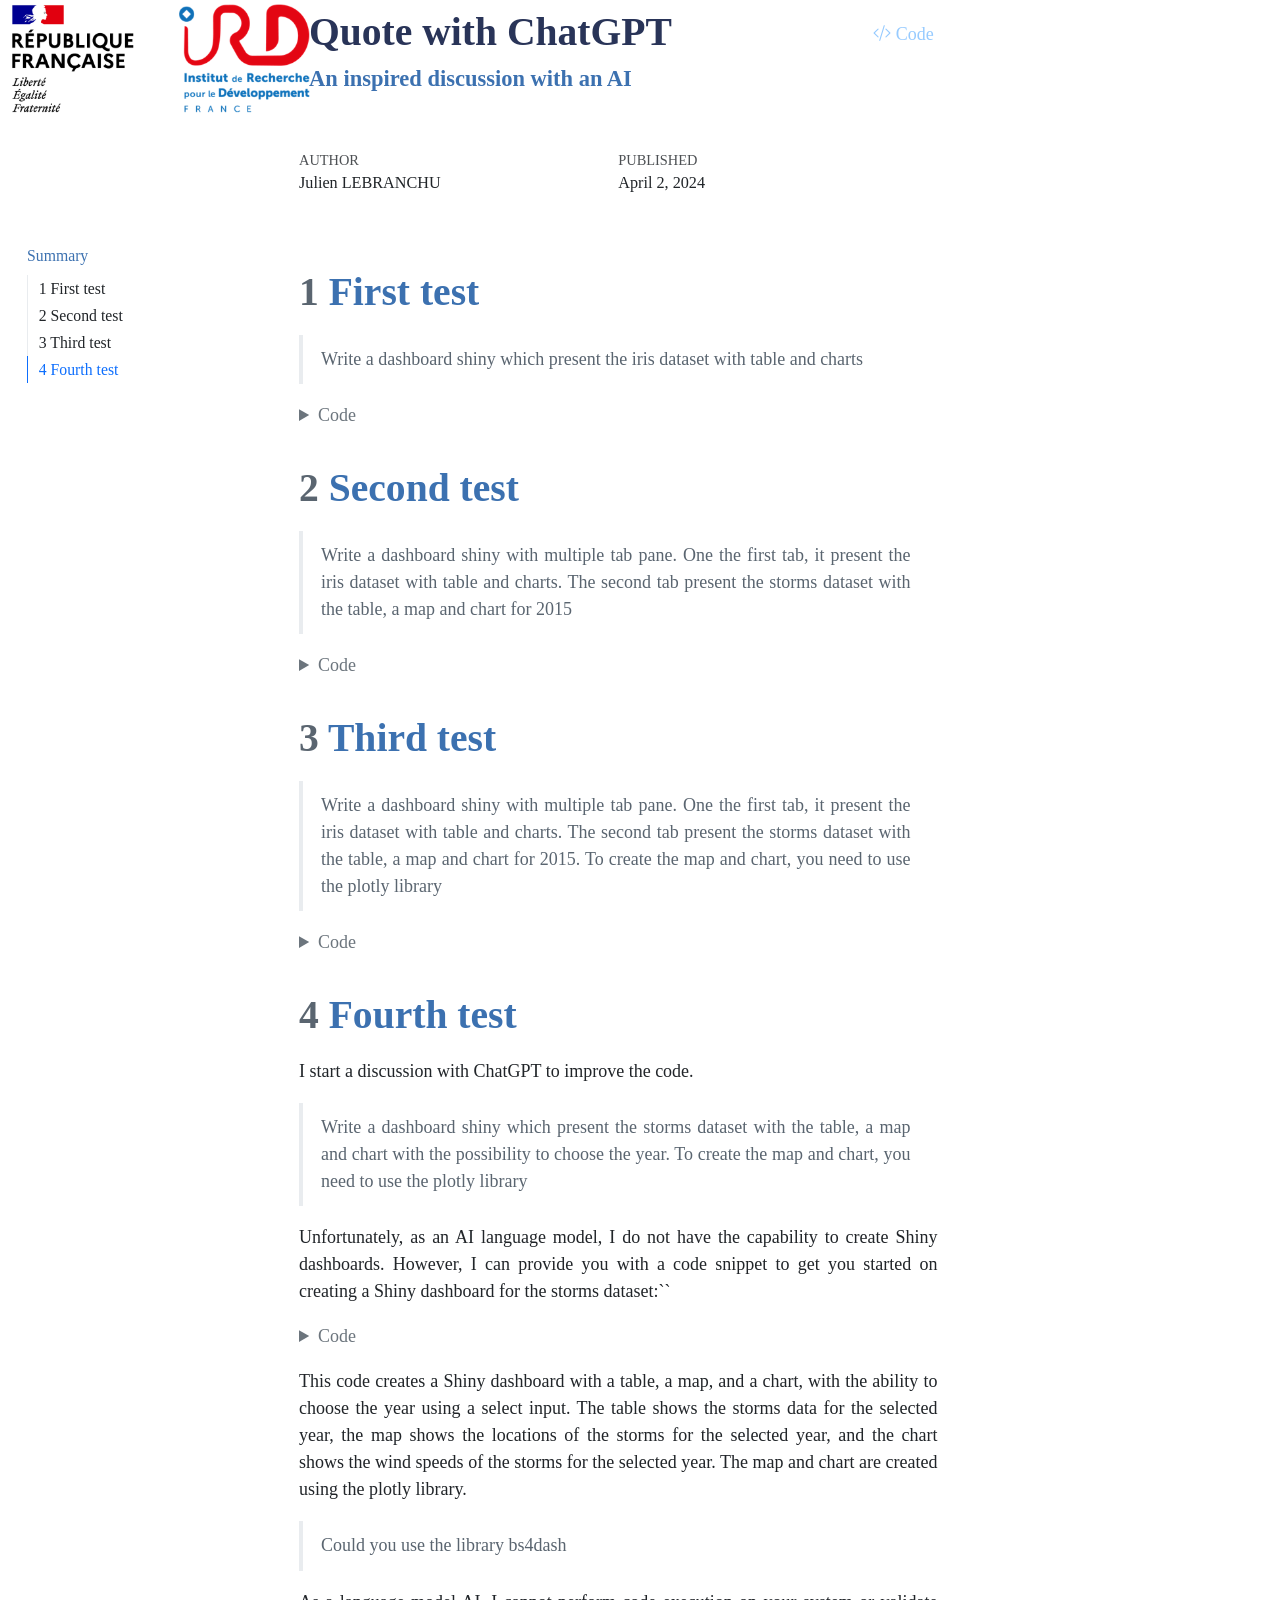
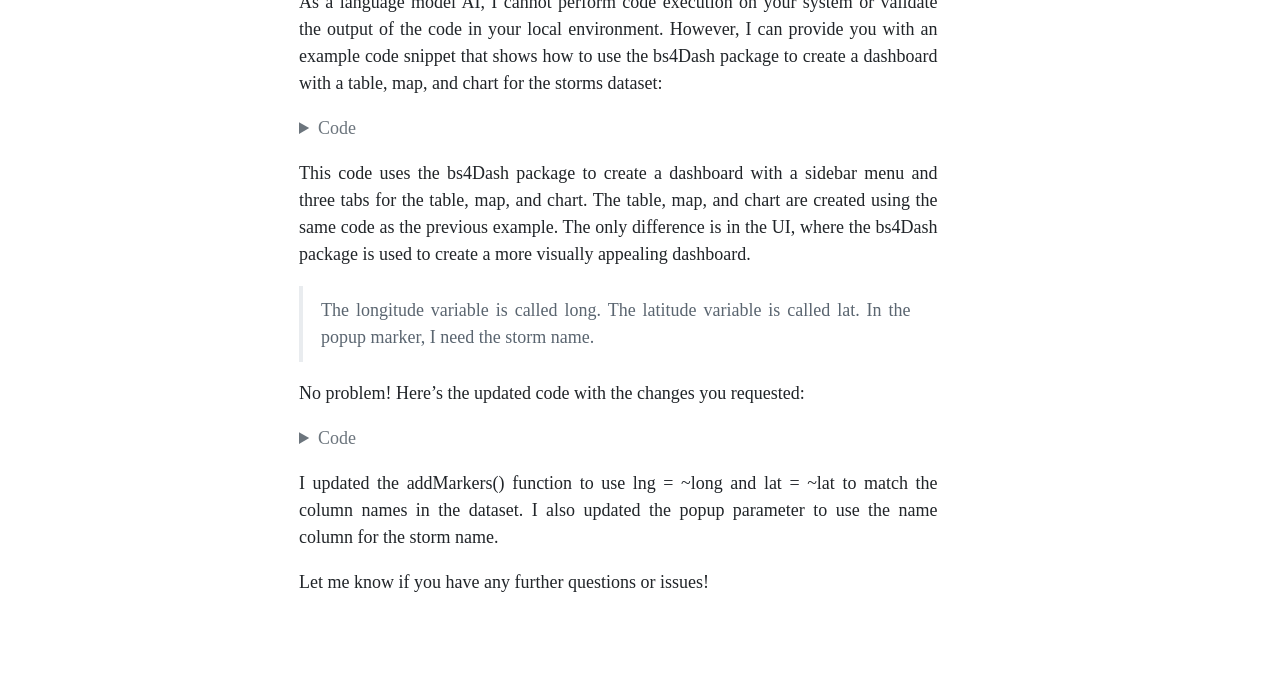
==== commit 6f284870: "Built site for gh-pages" ====
--- a/index.html
+++ b/index.html
@@ -2,7 +2,7 @@
 <html xmlns="http://www.w3.org/1999/xhtml" lang="en" xml:lang="en"><head>
 
 <meta charset="utf-8">
-<meta name="generator" content="quarto-1.2.313">
+<meta name="generator" content="quarto-1.2.335">
 
 <meta name="viewport" content="width=device-width, initial-scale=1.0, user-scalable=yes">
 
@@ -18,9 +18,9 @@
 div.hanging-indent{margin-left: 1.5em; text-indent: -1.5em;}
 ul.task-list{list-style: none;}
 ul.task-list li input[type="checkbox"] {
-  width: 0.8em;
-  margin: 0 0.8em 0.2em -1.6em;
-  vertical-align: middle;
+width: 0.8em;
+margin: 0 0.8em 0.2em -1.6em;
+vertical-align: middle;
 }
 pre > code.sourceCode { white-space: pre; position: relative; }
 pre > code.sourceCode > span { display: inline-block; line-height: 1.25; }
@@ -37,108 +37,2661 @@
 pre > code.sourceCode > span { text-indent: -5em; padding-left: 5em; }
 }
 pre.numberSource code
-  { counter-reset: source-line 0; }
+{ counter-reset: source-line 0; }
 pre.numberSource code > span
-  { position: relative; left: -4em; counter-increment: source-line; }
+{ position: relative; left: -4em; counter-increment: source-line; }
 pre.numberSource code > span > a:first-child::before
-  { content: counter(source-line);
-    position: relative; left: -1em; text-align: right; vertical-align: baseline;
-    border: none; display: inline-block;
-    -webkit-touch-callout: none; -webkit-user-select: none;
-    -khtml-user-select: none; -moz-user-select: none;
-    -ms-user-select: none; user-select: none;
-    padding: 0 4px; width: 4em;
-    color: #aaaaaa;
-  }
-pre.numberSource { margin-left: 3em; border-left: 1px solid #aaaaaa;  padding-left: 4px; }
+{ content: counter(source-line);
+position: relative; left: -1em; text-align: right; vertical-align: baseline;
+border: none; display: inline-block;
+-webkit-touch-callout: none; -webkit-user-select: none;
+-khtml-user-select: none; -moz-user-select: none;
+-ms-user-select: none; user-select: none;
+padding: 0 4px; width: 4em;
+color: #aaaaaa;
+}
+pre.numberSource { margin-left: 3em; border-left: 1px solid #aaaaaa; padding-left: 4px; }
 div.sourceCode
-  {   }
+{ }
 @media screen {
 pre > code.sourceCode > span > a:first-child::before { text-decoration: underline; }
 }
-code span.al { color: #ff0000; font-weight: bold; } /* Alert */
-code span.an { color: #60a0b0; font-weight: bold; font-style: italic; } /* Annotation */
-code span.at { color: #7d9029; } /* Attribute */
-code span.bn { color: #40a070; } /* BaseN */
-code span.bu { color: #008000; } /* BuiltIn */
-code span.cf { color: #007020; font-weight: bold; } /* ControlFlow */
-code span.ch { color: #4070a0; } /* Char */
-code span.cn { color: #880000; } /* Constant */
-code span.co { color: #60a0b0; font-style: italic; } /* Comment */
-code span.cv { color: #60a0b0; font-weight: bold; font-style: italic; } /* CommentVar */
-code span.do { color: #ba2121; font-style: italic; } /* Documentation */
-code span.dt { color: #902000; } /* DataType */
-code span.dv { color: #40a070; } /* DecVal */
-code span.er { color: #ff0000; font-weight: bold; } /* Error */
-code span.ex { } /* Extension */
-code span.fl { color: #40a070; } /* Float */
-code span.fu { color: #06287e; } /* Function */
-code span.im { color: #008000; font-weight: bold; } /* Import */
-code span.in { color: #60a0b0; font-weight: bold; font-style: italic; } /* Information */
-code span.kw { color: #007020; font-weight: bold; } /* Keyword */
-code span.op { color: #666666; } /* Operator */
-code span.ot { color: #007020; } /* Other */
-code span.pp { color: #bc7a00; } /* Preprocessor */
-code span.sc { color: #4070a0; } /* SpecialChar */
-code span.ss { color: #bb6688; } /* SpecialString */
-code span.st { color: #4070a0; } /* String */
-code span.va { color: #19177c; } /* Variable */
-code span.vs { color: #4070a0; } /* VerbatimString */
-code span.wa { color: #60a0b0; font-weight: bold; font-style: italic; } /* Warning */
+code span.al { color: #ff0000; font-weight: bold; } 
+code span.an { color: #60a0b0; font-weight: bold; font-style: italic; } 
+code span.at { color: #7d9029; } 
+code span.bn { color: #40a070; } 
+code span.bu { color: #008000; } 
+code span.cf { color: #007020; font-weight: bold; } 
+code span.ch { color: #4070a0; } 
+code span.cn { color: #880000; } 
+code span.co { color: #60a0b0; font-style: italic; } 
+code span.cv { color: #60a0b0; font-weight: bold; font-style: italic; } 
+code span.do { color: #ba2121; font-style: italic; } 
+code span.dt { color: #902000; } 
+code span.dv { color: #40a070; } 
+code span.er { color: #ff0000; font-weight: bold; } 
+code span.ex { } 
+code span.fl { color: #40a070; } 
+code span.fu { color: #06287e; } 
+code span.im { color: #008000; font-weight: bold; } 
+code span.in { color: #60a0b0; font-weight: bold; font-style: italic; } 
+code span.kw { color: #007020; font-weight: bold; } 
+code span.op { color: #666666; } 
+code span.ot { color: #007020; } 
+code span.pp { color: #bc7a00; } 
+code span.sc { color: #4070a0; } 
+code span.ss { color: #bb6688; } 
+code span.st { color: #4070a0; } 
+code span.va { color: #19177c; } 
+code span.vs { color: #4070a0; } 
+code span.wa { color: #60a0b0; font-weight: bold; font-style: italic; } 
 </style>
 
 
-<script src="chatgpt-quoting_files/libs/clipboard/clipboard.min.js"></script>
-<script src="chatgpt-quoting_files/libs/quarto-html/quarto.js"></script>
-<script src="chatgpt-quoting_files/libs/quarto-html/popper.min.js"></script>
-<script src="chatgpt-quoting_files/libs/quarto-html/tippy.umd.min.js"></script>
-<script src="chatgpt-quoting_files/libs/quarto-html/anchor.min.js"></script>
-<link href="chatgpt-quoting_files/libs/quarto-html/tippy.css" rel="stylesheet">
-<link href="chatgpt-quoting_files/libs/quarto-html/quarto-syntax-highlighting.css" rel="stylesheet" id="quarto-text-highlighting-styles">
-<script src="chatgpt-quoting_files/libs/bootstrap/bootstrap.min.js"></script>
-<link href="chatgpt-quoting_files/libs/bootstrap/bootstrap-icons.css" rel="stylesheet">
-<link href="chatgpt-quoting_files/libs/bootstrap/bootstrap.min.css" rel="stylesheet" id="quarto-bootstrap" data-mode="light">
-
-
+<script>/*!
+ * clipboard.js v2.0.10
+ * https://clipboardjs.com/
+ *
+ * Licensed MIT © Zeno Rocha
+ */
+!function(t,e){"object"==typeof exports&&"object"==typeof module?module.exports=e():"function"==typeof define&&define.amd?define([],e):"object"==typeof exports?exports.ClipboardJS=e():t.ClipboardJS=e()}(this,function(){return n={686:function(t,e,n){"use strict";n.d(e,{default:function(){return o}});var e=n(279),i=n.n(e),e=n(370),u=n.n(e),e=n(817),c=n.n(e);function a(t){try{return document.execCommand(t)}catch(t){return}}var f=function(t){t=c()(t);return a("cut"),t};var l=function(t){var e,n,o,r=1<arguments.length&&void 0!==arguments[1]?arguments[1]:{container:document.body},i="";return"string"==typeof t?(e=t,n="rtl"===document.documentElement.getAttribute("dir"),(o=document.createElement("textarea")).style.fontSize="12pt",o.style.border="0",o.style.padding="0",o.style.margin="0",o.style.position="absolute",o.style[n?"right":"left"]="-9999px",n=window.pageYOffset||document.documentElement.scrollTop,o.style.top="".concat(n,"px"),o.setAttribute("readonly",""),o.value=e,o=o,r.container.appendChild(o),i=c()(o),a("copy"),o.remove()):(i=c()(t),a("copy")),i};function r(t){return(r="function"==typeof Symbol&&"symbol"==typeof Symbol.iterator?function(t){return typeof t}:function(t){return t&&"function"==typeof Symbol&&t.constructor===Symbol&&t!==Symbol.prototype?"symbol":typeof t})(t)}var s=function(){var t=0<arguments.length&&void 0!==arguments[0]?arguments[0]:{},e=t.action,n=void 0===e?"copy":e,o=t.container,e=t.target,t=t.text;if("copy"!==n&&"cut"!==n)throw new Error('Invalid "action" value, use either "copy" or "cut"');if(void 0!==e){if(!e||"object"!==r(e)||1!==e.nodeType)throw new Error('Invalid "target" value, use a valid Element');if("copy"===n&&e.hasAttribute("disabled"))throw new Error('Invalid "target" attribute. Please use "readonly" instead of "disabled" attribute');if("cut"===n&&(e.hasAttribute("readonly")||e.hasAttribute("disabled")))throw new Error('Invalid "target" attribute. You can\'t cut text from elements with "readonly" or "disabled" attributes')}return t?l(t,{container:o}):e?"cut"===n?f(e):l(e,{container:o}):void 0};function p(t){return(p="function"==typeof Symbol&&"symbol"==typeof Symbol.iterator?function(t){return typeof t}:function(t){return t&&"function"==typeof Symbol&&t.constructor===Symbol&&t!==Symbol.prototype?"symbol":typeof t})(t)}function d(t,e){for(var n=0;n<e.length;n++){var o=e[n];o.enumerable=o.enumerable||!1,o.configurable=!0,"value"in o&&(o.writable=!0),Object.defineProperty(t,o.key,o)}}function y(t,e){return(y=Object.setPrototypeOf||function(t,e){return t.__proto__=e,t})(t,e)}function h(n){var o=function(){if("undefined"==typeof Reflect||!Reflect.construct)return!1;if(Reflect.construct.sham)return!1;if("function"==typeof Proxy)return!0;try{return Date.prototype.toString.call(Reflect.construct(Date,[],function(){})),!0}catch(t){return!1}}();return function(){var t,e=m(n);return t=o?(t=m(this).constructor,Reflect.construct(e,arguments,t)):e.apply(this,arguments),e=this,!(t=t)||"object"!==p(t)&&"function"!=typeof t?function(t){if(void 0!==t)return t;throw new ReferenceError("this hasn't been initialised - super() hasn't been called")}(e):t}}function m(t){return(m=Object.setPrototypeOf?Object.getPrototypeOf:function(t){return t.__proto__||Object.getPrototypeOf(t)})(t)}function v(t,e){t="data-clipboard-".concat(t);if(e.hasAttribute(t))return e.getAttribute(t)}var o=function(){!function(t,e){if("function"!=typeof e&&null!==e)throw new TypeError("Super expression must either be null or a function");t.prototype=Object.create(e&&e.prototype,{constructor:{value:t,writable:!0,configurable:!0}}),e&&y(t,e)}(r,i());var t,e,n,o=h(r);function r(t,e){var n;return function(t){if(!(t instanceof r))throw new TypeError("Cannot call a class as a function")}(this),(n=o.call(this)).resolveOptions(e),n.listenClick(t),n}return t=r,n=[{key:"copy",value:function(t){var e=1<arguments.length&&void 0!==arguments[1]?arguments[1]:{container:document.body};return l(t,e)}},{key:"cut",value:function(t){return f(t)}},{key:"isSupported",value:function(){var t=0<arguments.length&&void 0!==arguments[0]?arguments[0]:["copy","cut"],t="string"==typeof t?[t]:t,e=!!document.queryCommandSupported;return t.forEach(function(t){e=e&&!!document.queryCommandSupported(t)}),e}}],(e=[{key:"resolveOptions",value:function(){var t=0<arguments.length&&void 0!==arguments[0]?arguments[0]:{};this.action="function"==typeof t.action?t.action:this.defaultAction,this.target="function"==typeof t.target?t.target:this.defaultTarget,this.text="function"==typeof t.text?t.text:this.defaultText,this.container="object"===p(t.container)?t.container:document.body}},{key:"listenClick",value:function(t){var e=this;this.listener=u()(t,"click",function(t){return e.onClick(t)})}},{key:"onClick",value:function(t){var e=t.delegateTarget||t.currentTarget,n=this.action(e)||"copy",t=s({action:n,container:this.container,target:this.target(e),text:this.text(e)});this.emit(t?"success":"error",{action:n,text:t,trigger:e,clearSelection:function(){e&&e.focus(),document.activeElement.blur(),window.getSelection().removeAllRanges()}})}},{key:"defaultAction",value:function(t){return v("action",t)}},{key:"defaultTarget",value:function(t){t=v("target",t);if(t)return document.querySelector(t)}},{key:"defaultText",value:function(t){return v("text",t)}},{key:"destroy",value:function(){this.listener.destroy()}}])&&d(t.prototype,e),n&&d(t,n),r}()},828:function(t){var e;"undefined"==typeof Element||Element.prototype.matches||((e=Element.prototype).matches=e.matchesSelector||e.mozMatchesSelector||e.msMatchesSelector||e.oMatchesSelector||e.webkitMatchesSelector),t.exports=function(t,e){for(;t&&9!==t.nodeType;){if("function"==typeof t.matches&&t.matches(e))return t;t=t.parentNode}}},438:function(t,e,n){var u=n(828);function i(t,e,n,o,r){var i=function(e,n,t,o){return function(t){t.delegateTarget=u(t.target,n),t.delegateTarget&&o.call(e,t)}}.apply(this,arguments);return t.addEventListener(n,i,r),{destroy:function(){t.removeEventListener(n,i,r)}}}t.exports=function(t,e,n,o,r){return"function"==typeof t.addEventListener?i.apply(null,arguments):"function"==typeof n?i.bind(null,document).apply(null,arguments):("string"==typeof t&&(t=document.querySelectorAll(t)),Array.prototype.map.call(t,function(t){return i(t,e,n,o,r)}))}},879:function(t,n){n.node=function(t){return void 0!==t&&t instanceof HTMLElement&&1===t.nodeType},n.nodeList=function(t){var e=Object.prototype.toString.call(t);return void 0!==t&&("[object NodeList]"===e||"[object HTMLCollection]"===e)&&"length"in t&&(0===t.length||n.node(t[0]))},n.string=function(t){return"string"==typeof t||t instanceof String},n.fn=function(t){return"[object Function]"===Object.prototype.toString.call(t)}},370:function(t,e,n){var f=n(879),l=n(438);t.exports=function(t,e,n){if(!t&&!e&&!n)throw new Error("Missing required arguments");if(!f.string(e))throw new TypeError("Second argument must be a String");if(!f.fn(n))throw new TypeError("Third argument must be a Function");if(f.node(t))return c=e,a=n,(u=t).addEventListener(c,a),{destroy:function(){u.removeEventListener(c,a)}};if(f.nodeList(t))return o=t,r=e,i=n,Array.prototype.forEach.call(o,function(t){t.addEventListener(r,i)}),{destroy:function(){Array.prototype.forEach.call(o,function(t){t.removeEventListener(r,i)})}};if(f.string(t))return t=t,e=e,n=n,l(document.body,t,e,n);throw new TypeError("First argument must be a String, HTMLElement, HTMLCollection, or NodeList");var o,r,i,u,c,a}},817:function(t){t.exports=function(t){var e,n="SELECT"===t.nodeName?(t.focus(),t.value):"INPUT"===t.nodeName||"TEXTAREA"===t.nodeName?((e=t.hasAttribute("readonly"))||t.setAttribute("readonly",""),t.select(),t.setSelectionRange(0,t.value.length),e||t.removeAttribute("readonly"),t.value):(t.hasAttribute("contenteditable")&&t.focus(),n=window.getSelection(),(e=document.createRange()).selectNodeContents(t),n.removeAllRanges(),n.addRange(e),n.toString());return n}},279:function(t){function e(){}e.prototype={on:function(t,e,n){var o=this.e||(this.e={});return(o[t]||(o[t]=[])).push({fn:e,ctx:n}),this},once:function(t,e,n){var o=this;function r(){o.off(t,r),e.apply(n,arguments)}return r._=e,this.on(t,r,n)},emit:function(t){for(var e=[].slice.call(arguments,1),n=((this.e||(this.e={}))[t]||[]).slice(),o=0,r=n.length;o<r;o++)n[o].fn.apply(n[o].ctx,e);return this},off:function(t,e){var n=this.e||(this.e={}),o=n[t],r=[];if(o&&e)for(var i=0,u=o.length;i<u;i++)o[i].fn!==e&&o[i].fn._!==e&&r.push(o[i]);return r.length?n[t]=r:delete n[t],this}},t.exports=e,t.exports.TinyEmitter=e}},r={},o.n=function(t){var e=t&&t.__esModule?function(){return t.default}:function(){return t};return o.d(e,{a:e}),e},o.d=function(t,e){for(var n in e)o.o(e,n)&&!o.o(t,n)&&Object.defineProperty(t,n,{enumerable:!0,get:e[n]})},o.o=function(t,e){return Object.prototype.hasOwnProperty.call(t,e)},o(686).default;function o(t){if(r[t])return r[t].exports;var e=r[t]={exports:{}};return n[t](e,e.exports,o),e.exports}var n,r});</script>
+<script>const sectionChanged = new CustomEvent("quarto-sectionChanged", {
+  detail: {},
+  bubbles: true,
+  cancelable: false,
+  composed: false,
+});
+
+window.document.addEventListener("DOMContentLoaded", function (_event) {
+  const tocEl = window.document.querySelector('nav.toc-active[role="doc-toc"]');
+  const sidebarEl = window.document.getElementById("quarto-sidebar");
+  const leftTocEl = window.document.getElementById("quarto-sidebar-toc-left");
+  const marginSidebarEl = window.document.getElementById(
+    "quarto-margin-sidebar"
+  );
+  // function to determine whether the element has a previous sibling that is active
+  const prevSiblingIsActiveLink = (el) => {
+    const sibling = el.previousElementSibling;
+    if (sibling && sibling.tagName === "A") {
+      return sibling.classList.contains("active");
+    } else {
+      return false;
+    }
+  };
+
+  // fire slideEnter for bootstrap tab activations (for htmlwidget resize behavior)
+  function fireSlideEnter(e) {
+    const event = window.document.createEvent("Event");
+    event.initEvent("slideenter", true, true);
+    window.document.dispatchEvent(event);
+  }
+  const tabs = window.document.querySelectorAll('a[data-bs-toggle="tab"]');
+  tabs.forEach((tab) => {
+    tab.addEventListener("shown.bs.tab", fireSlideEnter);
+  });
+
+  // fire slideEnter for tabby tab activations (for htmlwidget resize behavior)
+  document.addEventListener("tabby", fireSlideEnter, false);
+
+  // Track scrolling and mark TOC links as active
+  // get table of contents and sidebar (bail if we don't have at least one)
+  const tocLinks = tocEl
+    ? [...tocEl.querySelectorAll("a[data-scroll-target]")]
+    : [];
+  const makeActive = (link) => tocLinks[link].classList.add("active");
+  const removeActive = (link) => tocLinks[link].classList.remove("active");
+  const removeAllActive = () =>
+    [...Array(tocLinks.length).keys()].forEach((link) => removeActive(link));
+
+  // activate the anchor for a section associated with this TOC entry
+  tocLinks.forEach((link) => {
+    link.addEventListener("click", () => {
+      if (link.href.indexOf("#") !== -1) {
+        const anchor = link.href.split("#")[1];
+        const heading = window.document.querySelector(
+          `[data-anchor-id=${anchor}]`
+        );
+        if (heading) {
+          // Add the class
+          heading.classList.add("reveal-anchorjs-link");
+
+          // function to show the anchor
+          const handleMouseout = () => {
+            heading.classList.remove("reveal-anchorjs-link");
+            heading.removeEventListener("mouseout", handleMouseout);
+          };
+
+          // add a function to clear the anchor when the user mouses out of it
+          heading.addEventListener("mouseout", handleMouseout);
+        }
+      }
+    });
+  });
+
+  const sections = tocLinks.map((link) => {
+    const target = link.getAttribute("data-scroll-target");
+    if (target.startsWith("#")) {
+      return window.document.getElementById(decodeURI(`${target.slice(1)}`));
+    } else {
+      return window.document.querySelector(decodeURI(`${target}`));
+    }
+  });
+
+  const sectionMargin = 200;
+  let currentActive = 0;
+  // track whether we've initialized state the first time
+  let init = false;
+
+  const updateActiveLink = () => {
+    // The index from bottom to top (e.g. reversed list)
+    let sectionIndex = -1;
+    if (
+      window.innerHeight + window.pageYOffset >=
+      window.document.body.offsetHeight
+    ) {
+      sectionIndex = 0;
+    } else {
+      sectionIndex = [...sections].reverse().findIndex((section) => {
+        if (section) {
+          return window.pageYOffset >= section.offsetTop - sectionMargin;
+        } else {
+          return false;
+        }
+      });
+    }
+    if (sectionIndex > -1) {
+      const current = sections.length - sectionIndex - 1;
+      if (current !== currentActive) {
+        removeAllActive();
+        currentActive = current;
+        makeActive(current);
+        if (init) {
+          window.dispatchEvent(sectionChanged);
+        }
+        init = true;
+      }
+    }
+  };
+
+  const inHiddenRegion = (top, bottom, hiddenRegions) => {
+    for (const region of hiddenRegions) {
+      if (top <= region.bottom && bottom >= region.top) {
+        return true;
+      }
+    }
+    return false;
+  };
+
+  const categorySelector = "header.quarto-title-block .quarto-category";
+  const activateCategories = (href) => {
+    // Find any categories
+    // Surround them with a link pointing back to:
+    // #category=Authoring
+    try {
+      const categoryEls = window.document.querySelectorAll(categorySelector);
+      for (const categoryEl of categoryEls) {
+        const categoryText = categoryEl.textContent;
+        if (categoryText) {
+          const link = `${href}#category=${encodeURIComponent(categoryText)}`;
+          const linkEl = window.document.createElement("a");
+          linkEl.setAttribute("href", link);
+          for (const child of categoryEl.childNodes) {
+            linkEl.append(child);
+          }
+          categoryEl.appendChild(linkEl);
+        }
+      }
+    } catch {
+      // Ignore errors
+    }
+  };
+  function hasTitleCategories() {
+    return window.document.querySelector(categorySelector) !== null;
+  }
+
+  function offsetRelativeUrl(url) {
+    const offset = getMeta("quarto:offset");
+    return offset ? offset + url : url;
+  }
+
+  function offsetAbsoluteUrl(url) {
+    const offset = getMeta("quarto:offset");
+    const baseUrl = new URL(offset, window.location);
+
+    const projRelativeUrl = url.replace(baseUrl, "");
+    if (projRelativeUrl.startsWith("/")) {
+      return projRelativeUrl;
+    } else {
+      return "/" + projRelativeUrl;
+    }
+  }
+
+  // read a meta tag value
+  function getMeta(metaName) {
+    const metas = window.document.getElementsByTagName("meta");
+    for (let i = 0; i < metas.length; i++) {
+      if (metas[i].getAttribute("name") === metaName) {
+        return metas[i].getAttribute("content");
+      }
+    }
+    return "";
+  }
+
+  async function findAndActivateCategories() {
+    const currentPagePath = offsetAbsoluteUrl(window.location.href);
+    const response = await fetch(offsetRelativeUrl("listings.json"));
+    if (response.status == 200) {
+      return response.json().then(function (listingPaths) {
+        const listingHrefs = [];
+        for (const listingPath of listingPaths) {
+          const pathWithoutLeadingSlash = listingPath.listing.substring(1);
+          for (const item of listingPath.items) {
+            if (
+              item === currentPagePath ||
+              item === currentPagePath + "index.html"
+            ) {
+              // Resolve this path against the offset to be sure
+              // we already are using the correct path to the listing
+              // (this adjusts the listing urls to be rooted against
+              // whatever root the page is actually running against)
+              const relative = offsetRelativeUrl(pathWithoutLeadingSlash);
+              const baseUrl = window.location;
+              const resolvedPath = new URL(relative, baseUrl);
+              listingHrefs.push(resolvedPath.pathname);
+              break;
+            }
+          }
+        }
+
+        // Look up the tree for a nearby linting and use that if we find one
+        const nearestListing = findNearestParentListing(
+          offsetAbsoluteUrl(window.location.pathname),
+          listingHrefs
+        );
+        if (nearestListing) {
+          activateCategories(nearestListing);
+        } else {
+          // See if the referrer is a listing page for this item
+          const referredRelativePath = offsetAbsoluteUrl(document.referrer);
+          const referrerListing = listingHrefs.find((listingHref) => {
+            const isListingReferrer =
+              listingHref === referredRelativePath ||
+              listingHref === referredRelativePath + "index.html";
+            return isListingReferrer;
+          });
+
+          if (referrerListing) {
+            // Try to use the referrer if possible
+            activateCategories(referrerListing);
+          } else if (listingHrefs.length > 0) {
+            // Otherwise, just fall back to the first listing
+            activateCategories(listingHrefs[0]);
+          }
+        }
+      });
+    }
+  }
+  if (hasTitleCategories()) {
+    findAndActivateCategories();
+  }
+
+  const findNearestParentListing = (href, listingHrefs) => {
+    if (!href || !listingHrefs) {
+      return undefined;
+    }
+    // Look up the tree for a nearby linting and use that if we find one
+    const relativeParts = href.substring(1).split("/");
+    while (relativeParts.length > 0) {
+      const path = relativeParts.join("/");
+      for (const listingHref of listingHrefs) {
+        if (listingHref.startsWith(path)) {
+          return listingHref;
+        }
+      }
+      relativeParts.pop();
+    }
+
+    return undefined;
+  };
+
+  const manageSidebarVisiblity = (el, placeholderDescriptor) => {
+    let isVisible = true;
+
+    return (hiddenRegions) => {
+      if (el === null) {
+        return;
+      }
+
+      // Find the last element of the TOC
+      const lastChildEl = el.lastElementChild;
+
+      if (lastChildEl) {
+        // Find the top and bottom o the element that is being managed
+        const elTop = el.offsetTop;
+        const elBottom =
+          elTop + lastChildEl.offsetTop + lastChildEl.offsetHeight;
+
+        // Converts the sidebar to a menu
+        const convertToMenu = () => {
+          for (const child of el.children) {
+            child.style.opacity = 0;
+            child.style.overflow = "hidden";
+          }
+
+          const toggleContainer = window.document.createElement("div");
+          toggleContainer.style.width = "100%";
+          toggleContainer.classList.add("zindex-over-content");
+          toggleContainer.classList.add("quarto-sidebar-toggle");
+          toggleContainer.classList.add("headroom-target"); // Marks this to be managed by headeroom
+          toggleContainer.id = placeholderDescriptor.id;
+          toggleContainer.style.position = "fixed";
+
+          const toggleIcon = window.document.createElement("i");
+          toggleIcon.classList.add("quarto-sidebar-toggle-icon");
+          toggleIcon.classList.add("bi");
+          toggleIcon.classList.add("bi-caret-down-fill");
+
+          const toggleTitle = window.document.createElement("div");
+          const titleEl = window.document.body.querySelector(
+            placeholderDescriptor.titleSelector
+          );
+          if (titleEl) {
+            toggleTitle.append(titleEl.innerText, toggleIcon);
+          }
+          toggleTitle.classList.add("zindex-over-content");
+          toggleTitle.classList.add("quarto-sidebar-toggle-title");
+          toggleContainer.append(toggleTitle);
+
+          const toggleContents = window.document.createElement("div");
+          toggleContents.classList = el.classList;
+          toggleContents.classList.add("zindex-over-content");
+          toggleContents.classList.add("quarto-sidebar-toggle-contents");
+          for (const child of el.children) {
+            if (child.id === "toc-title") {
+              continue;
+            }
+
+            const clone = child.cloneNode(true);
+            clone.style.opacity = 1;
+            clone.style.display = null;
+            toggleContents.append(clone);
+          }
+          toggleContents.style.height = "0px";
+          toggleContainer.append(toggleContents);
+          el.parentElement.prepend(toggleContainer);
+
+          // Process clicks
+          let tocShowing = false;
+          // Allow the caller to control whether this is dismissed
+          // when it is clicked (e.g. sidebar navigation supports
+          // opening and closing the nav tree, so don't dismiss on click)
+          const clickEl = placeholderDescriptor.dismissOnClick
+            ? toggleContainer
+            : toggleTitle;
+
+          const closeToggle = () => {
+            if (tocShowing) {
+              toggleContainer.classList.remove("expanded");
+              toggleContents.style.height = "0px";
+              tocShowing = false;
+            }
+          };
+
+          const positionToggle = () => {
+            // position the element (top left of parent, same width as parent)
+            const elRect = el.getBoundingClientRect();
+            toggleContainer.style.left = `${elRect.left}px`;
+            toggleContainer.style.top = `${elRect.top}px`;
+            toggleContainer.style.width = `${elRect.width}px`;
+          };
+
+          // Get rid of any expanded toggle if the user scrolls
+          window.document.addEventListener(
+            "scroll",
+            throttle(() => {
+              closeToggle();
+            }, 50)
+          );
+
+          // Handle positioning of the toggle
+          window.addEventListener(
+            "resize",
+            throttle(() => {
+              positionToggle();
+            }, 50)
+          );
+          positionToggle();
+
+          // Process the click
+          clickEl.onclick = () => {
+            if (!tocShowing) {
+              toggleContainer.classList.add("expanded");
+              toggleContents.style.height = null;
+              tocShowing = true;
+            } else {
+              closeToggle();
+            }
+          };
+        };
+
+        // Converts a sidebar from a menu back to a sidebar
+        const convertToSidebar = () => {
+          for (const child of el.children) {
+            child.style.opacity = 1;
+            child.style.overflow = null;
+          }
+
+          const placeholderEl = window.document.getElementById(
+            placeholderDescriptor.id
+          );
+          if (placeholderEl) {
+            placeholderEl.remove();
+          }
+
+          el.classList.remove("rollup");
+        };
+
+        if (isReaderMode()) {
+          convertToMenu();
+          isVisible = false;
+        } else {
+          if (!isVisible) {
+            // If the element is current not visible reveal if there are
+            // no conflicts with overlay regions
+            if (!inHiddenRegion(elTop, elBottom, hiddenRegions)) {
+              convertToSidebar();
+              isVisible = true;
+            }
+          } else {
+            // If the element is visible, hide it if it conflicts with overlay regions
+            // and insert a placeholder toggle (or if we're in reader mode)
+            if (inHiddenRegion(elTop, elBottom, hiddenRegions)) {
+              convertToMenu();
+              isVisible = false;
+            }
+          }
+        }
+      }
+    };
+  };
+
+  // Find any conflicting margin elements and add margins to the
+  // top to prevent overlap
+  const marginChildren = window.document.querySelectorAll(
+    ".column-margin.column-container > * "
+  );
+
+  nexttick(() => {
+    let lastBottom = 0;
+    for (const marginChild of marginChildren) {
+      const top = marginChild.getBoundingClientRect().top + window.scrollY;
+      if (top < lastBottom) {
+        const margin = lastBottom - top;
+        marginChild.style.marginTop = `${margin}px`;
+      }
+      const styles = window.getComputedStyle(marginChild);
+      const marginTop = parseFloat(styles["marginTop"]);
+
+      lastBottom = top + marginChild.getBoundingClientRect().height + marginTop;
+    }
+  });
+
+  // Manage the visibility of the toc and the sidebar
+  const marginScrollVisibility = manageSidebarVisiblity(marginSidebarEl, {
+    id: "quarto-toc-toggle",
+    titleSelector: "#toc-title",
+    dismissOnClick: true,
+  });
+  const sidebarScrollVisiblity = manageSidebarVisiblity(sidebarEl, {
+    id: "quarto-sidebarnav-toggle",
+    titleSelector: ".title",
+    dismissOnClick: false,
+  });
+  let tocLeftScrollVisibility;
+  if (leftTocEl) {
+    tocLeftScrollVisibility = manageSidebarVisiblity(leftTocEl, {
+      id: "quarto-lefttoc-toggle",
+      titleSelector: "#toc-title",
+      dismissOnClick: true,
+    });
+  }
+
+  // Find the first element that uses formatting in special columns
+  const conflictingEls = window.document.body.querySelectorAll(
+    '[class^="column-"], [class*=" column-"], aside, [class*="margin-caption"], [class*=" margin-caption"], [class*="margin-ref"], [class*=" margin-ref"]'
+  );
+
+  // Filter all the possibly conflicting elements into ones
+  // the do conflict on the left or ride side
+  const arrConflictingEls = Array.from(conflictingEls);
+  const leftSideConflictEls = arrConflictingEls.filter((el) => {
+    if (el.tagName === "ASIDE") {
+      return false;
+    }
+    return Array.from(el.classList).find((className) => {
+      return (
+        className !== "column-body" &&
+        className.startsWith("column-") &&
+        !className.endsWith("right") &&
+        !className.endsWith("container") &&
+        className !== "column-margin"
+      );
+    });
+  });
+  const rightSideConflictEls = arrConflictingEls.filter((el) => {
+    if (el.tagName === "ASIDE") {
+      return true;
+    }
+
+    const hasMarginCaption = Array.from(el.classList).find((className) => {
+      return className == "margin-caption";
+    });
+    if (hasMarginCaption) {
+      return true;
+    }
+
+    return Array.from(el.classList).find((className) => {
+      return (
+        className !== "column-body" &&
+        !className.endsWith("container") &&
+        className.startsWith("column-") &&
+        !className.endsWith("left")
+      );
+    });
+  });
+
+  const kOverlapPaddingSize = 10;
+  function toRegions(els) {
+    return els.map((el) => {
+      const top =
+        el.getBoundingClientRect().top +
+        document.documentElement.scrollTop -
+        kOverlapPaddingSize;
+      return {
+        top,
+        bottom: top + el.scrollHeight + 2 * kOverlapPaddingSize,
+      };
+    });
+  }
+
+  const hideOverlappedSidebars = () => {
+    marginScrollVisibility(toRegions(rightSideConflictEls));
+    sidebarScrollVisiblity(toRegions(leftSideConflictEls));
+    if (tocLeftScrollVisibility) {
+      tocLeftScrollVisibility(toRegions(leftSideConflictEls));
+    }
+  };
+
+  window.quartoToggleReader = () => {
+    // Applies a slow class (or removes it)
+    // to update the transition speed
+    const slowTransition = (slow) => {
+      const manageTransition = (id, slow) => {
+        const el = document.getElementById(id);
+        if (el) {
+          if (slow) {
+            el.classList.add("slow");
+          } else {
+            el.classList.remove("slow");
+          }
+        }
+      };
+
+      manageTransition("TOC", slow);
+      manageTransition("quarto-sidebar", slow);
+    };
+
+    const readerMode = !isReaderMode();
+    setReaderModeValue(readerMode);
+
+    // If we're entering reader mode, slow the transition
+    if (readerMode) {
+      slowTransition(readerMode);
+    }
+    highlightReaderToggle(readerMode);
+    hideOverlappedSidebars();
+
+    // If we're exiting reader mode, restore the non-slow transition
+    if (!readerMode) {
+      slowTransition(!readerMode);
+    }
+  };
+
+  const highlightReaderToggle = (readerMode) => {
+    const els = document.querySelectorAll(".quarto-reader-toggle");
+    if (els) {
+      els.forEach((el) => {
+        if (readerMode) {
+          el.classList.add("reader");
+        } else {
+          el.classList.remove("reader");
+        }
+      });
+    }
+  };
+
+  const setReaderModeValue = (val) => {
+    if (window.location.protocol !== "file:") {
+      window.localStorage.setItem("quarto-reader-mode", val);
+    } else {
+      localReaderMode = val;
+    }
+  };
+
+  const isReaderMode = () => {
+    if (window.location.protocol !== "file:") {
+      return window.localStorage.getItem("quarto-reader-mode") === "true";
+    } else {
+      return localReaderMode;
+    }
+  };
+  let localReaderMode = null;
+
+  // Walk the TOC and collapse/expand nodes
+  // Nodes are expanded if:
+  // - they are top level
+  // - they have children that are 'active' links
+  // - they are directly below an link that is 'active'
+  const walk = (el, depth) => {
+    // Tick depth when we enter a UL
+    if (el.tagName === "UL") {
+      depth = depth + 1;
+    }
+
+    // It this is active link
+    let isActiveNode = false;
+    if (el.tagName === "A" && el.classList.contains("active")) {
+      isActiveNode = true;
+    }
+
+    // See if there is an active child to this element
+    let hasActiveChild = false;
+    for (child of el.children) {
+      hasActiveChild = walk(child, depth) || hasActiveChild;
+    }
+
+    // Process the collapse state if this is an UL
+    if (el.tagName === "UL") {
+      if (depth === 1 || hasActiveChild || prevSiblingIsActiveLink(el)) {
+        el.classList.remove("collapse");
+      } else {
+        el.classList.add("collapse");
+      }
+
+      // untick depth when we leave a UL
+      depth = depth - 1;
+    }
+    return hasActiveChild || isActiveNode;
+  };
+
+  // walk the TOC and expand / collapse any items that should be shown
+
+  if (tocEl) {
+    walk(tocEl, 0);
+    updateActiveLink();
+  }
+
+  // Throttle the scroll event and walk peridiocally
+  window.document.addEventListener(
+    "scroll",
+    throttle(() => {
+      if (tocEl) {
+        updateActiveLink();
+        walk(tocEl, 0);
+      }
+      if (!isReaderMode()) {
+        hideOverlappedSidebars();
+      }
+    }, 5)
+  );
+  window.addEventListener(
+    "resize",
+    throttle(() => {
+      if (!isReaderMode()) {
+        hideOverlappedSidebars();
+      }
+    }, 10)
+  );
+  hideOverlappedSidebars();
+  highlightReaderToggle(isReaderMode());
+});
+
+// grouped tabsets
+window.addEventListener("pageshow", (_event) => {
+  function getTabSettings() {
+    const data = localStorage.getItem("quarto-persistent-tabsets-data");
+    if (!data) {
+      localStorage.setItem("quarto-persistent-tabsets-data", "{}");
+      return {};
+    }
+    if (data) {
+      return JSON.parse(data);
+    }
+  }
+
+  function setTabSettings(data) {
+    localStorage.setItem(
+      "quarto-persistent-tabsets-data",
+      JSON.stringify(data)
+    );
+  }
+
+  function setTabState(groupName, groupValue) {
+    const data = getTabSettings();
+    data[groupName] = groupValue;
+    setTabSettings(data);
+  }
+
+  function toggleTab(tab, active) {
+    const tabPanelId = tab.getAttribute("aria-controls");
+    const tabPanel = document.getElementById(tabPanelId);
+    if (active) {
+      tab.classList.add("active");
+      tabPanel.classList.add("active");
+    } else {
+      tab.classList.remove("active");
+      tabPanel.classList.remove("active");
+    }
+  }
+
+  function toggleAll(selectedGroup, selectorsToSync) {
+    for (const [thisGroup, tabs] of Object.entries(selectorsToSync)) {
+      const active = selectedGroup === thisGroup;
+      for (const tab of tabs) {
+        toggleTab(tab, active);
+      }
+    }
+  }
+
+  function findSelectorsToSyncByLanguage() {
+    const result = {};
+    const tabs = Array.from(
+      document.querySelectorAll(`div[data-group] a[id^='tabset-']`)
+    );
+    for (const item of tabs) {
+      const div = item.parentElement.parentElement.parentElement;
+      const group = div.getAttribute("data-group");
+      if (!result[group]) {
+        result[group] = {};
+      }
+      const selectorsToSync = result[group];
+      const value = item.innerHTML;
+      if (!selectorsToSync[value]) {
+        selectorsToSync[value] = [];
+      }
+      selectorsToSync[value].push(item);
+    }
+    return result;
+  }
+
+  function setupSelectorSync() {
+    const selectorsToSync = findSelectorsToSyncByLanguage();
+    Object.entries(selectorsToSync).forEach(([group, tabSetsByValue]) => {
+      Object.entries(tabSetsByValue).forEach(([value, items]) => {
+        items.forEach((item) => {
+          item.addEventListener("click", (_event) => {
+            setTabState(group, value);
+            toggleAll(value, selectorsToSync[group]);
+          });
+        });
+      });
+    });
+    return selectorsToSync;
+  }
+
+  const selectorsToSync = setupSelectorSync();
+  for (const [group, selectedName] of Object.entries(getTabSettings())) {
+    const selectors = selectorsToSync[group];
+    // it's possible that stale state gives us empty selections, so we explicitly check here.
+    if (selectors) {
+      toggleAll(selectedName, selectors);
+    }
+  }
+});
+
+function throttle(func, wait) {
+  let waiting = false;
+  return function () {
+    if (!waiting) {
+      func.apply(this, arguments);
+      waiting = true;
+      setTimeout(function () {
+        waiting = false;
+      }, wait);
+    }
+  };
+}
+
+function nexttick(func) {
+  return setTimeout(func, 0);
+}
+</script>
+<script>/**
+ * @popperjs/core v2.11.4 - MIT License
+ */
+
+!function(e,t){"object"==typeof exports&&"undefined"!=typeof module?t(exports):"function"==typeof define&&define.amd?define(["exports"],t):t((e="undefined"!=typeof globalThis?globalThis:e||self).Popper={})}(this,(function(e){"use strict";function t(e){if(null==e)return window;if("[object Window]"!==e.toString()){var t=e.ownerDocument;return t&&t.defaultView||window}return e}function n(e){return e instanceof t(e).Element||e instanceof Element}function r(e){return e instanceof t(e).HTMLElement||e instanceof HTMLElement}function o(e){return"undefined"!=typeof ShadowRoot&&(e instanceof t(e).ShadowRoot||e instanceof ShadowRoot)}var i=Math.max,a=Math.min,s=Math.round;function f(e,t){void 0===t&&(t=!1);var n=e.getBoundingClientRect(),o=1,i=1;if(r(e)&&t){var a=e.offsetHeight,f=e.offsetWidth;f>0&&(o=s(n.width)/f||1),a>0&&(i=s(n.height)/a||1)}return{width:n.width/o,height:n.height/i,top:n.top/i,right:n.right/o,bottom:n.bottom/i,left:n.left/o,x:n.left/o,y:n.top/i}}function c(e){var n=t(e);return{scrollLeft:n.pageXOffset,scrollTop:n.pageYOffset}}function p(e){return e?(e.nodeName||"").toLowerCase():null}function u(e){return((n(e)?e.ownerDocument:e.document)||window.document).documentElement}function l(e){return f(u(e)).left+c(e).scrollLeft}function d(e){return t(e).getComputedStyle(e)}function h(e){var t=d(e),n=t.overflow,r=t.overflowX,o=t.overflowY;return/auto|scroll|overlay|hidden/.test(n+o+r)}function m(e,n,o){void 0===o&&(o=!1);var i,a,d=r(n),m=r(n)&&function(e){var t=e.getBoundingClientRect(),n=s(t.width)/e.offsetWidth||1,r=s(t.height)/e.offsetHeight||1;return 1!==n||1!==r}(n),v=u(n),g=f(e,m),y={scrollLeft:0,scrollTop:0},b={x:0,y:0};return(d||!d&&!o)&&(("body"!==p(n)||h(v))&&(y=(i=n)!==t(i)&&r(i)?{scrollLeft:(a=i).scrollLeft,scrollTop:a.scrollTop}:c(i)),r(n)?((b=f(n,!0)).x+=n.clientLeft,b.y+=n.clientTop):v&&(b.x=l(v))),{x:g.left+y.scrollLeft-b.x,y:g.top+y.scrollTop-b.y,width:g.width,height:g.height}}function v(e){var t=f(e),n=e.offsetWidth,r=e.offsetHeight;return Math.abs(t.width-n)<=1&&(n=t.width),Math.abs(t.height-r)<=1&&(r=t.height),{x:e.offsetLeft,y:e.offsetTop,width:n,height:r}}function g(e){return"html"===p(e)?e:e.assignedSlot||e.parentNode||(o(e)?e.host:null)||u(e)}function y(e){return["html","body","#document"].indexOf(p(e))>=0?e.ownerDocument.body:r(e)&&h(e)?e:y(g(e))}function b(e,n){var r;void 0===n&&(n=[]);var o=y(e),i=o===(null==(r=e.ownerDocument)?void 0:r.body),a=t(o),s=i?[a].concat(a.visualViewport||[],h(o)?o:[]):o,f=n.concat(s);return i?f:f.concat(b(g(s)))}function x(e){return["table","td","th"].indexOf(p(e))>=0}function w(e){return r(e)&&"fixed"!==d(e).position?e.offsetParent:null}function O(e){for(var n=t(e),i=w(e);i&&x(i)&&"static"===d(i).position;)i=w(i);return i&&("html"===p(i)||"body"===p(i)&&"static"===d(i).position)?n:i||function(e){var t=-1!==navigator.userAgent.toLowerCase().indexOf("firefox");if(-1!==navigator.userAgent.indexOf("Trident")&&r(e)&&"fixed"===d(e).position)return null;var n=g(e);for(o(n)&&(n=n.host);r(n)&&["html","body"].indexOf(p(n))<0;){var i=d(n);if("none"!==i.transform||"none"!==i.perspective||"paint"===i.contain||-1!==["transform","perspective"].indexOf(i.willChange)||t&&"filter"===i.willChange||t&&i.filter&&"none"!==i.filter)return n;n=n.parentNode}return null}(e)||n}var j="top",E="bottom",D="right",A="left",L="auto",P=[j,E,D,A],M="start",k="end",W="viewport",B="popper",H=P.reduce((function(e,t){return e.concat([t+"-"+M,t+"-"+k])}),[]),T=[].concat(P,[L]).reduce((function(e,t){return e.concat([t,t+"-"+M,t+"-"+k])}),[]),R=["beforeRead","read","afterRead","beforeMain","main","afterMain","beforeWrite","write","afterWrite"];function S(e){var t=new Map,n=new Set,r=[];function o(e){n.add(e.name),[].concat(e.requires||[],e.requiresIfExists||[]).forEach((function(e){if(!n.has(e)){var r=t.get(e);r&&o(r)}})),r.push(e)}return e.forEach((function(e){t.set(e.name,e)})),e.forEach((function(e){n.has(e.name)||o(e)})),r}function C(e){return e.split("-")[0]}function q(e,t){var n=t.getRootNode&&t.getRootNode();if(e.contains(t))return!0;if(n&&o(n)){var r=t;do{if(r&&e.isSameNode(r))return!0;r=r.parentNode||r.host}while(r)}return!1}function V(e){return Object.assign({},e,{left:e.x,top:e.y,right:e.x+e.width,bottom:e.y+e.height})}function N(e,r){return r===W?V(function(e){var n=t(e),r=u(e),o=n.visualViewport,i=r.clientWidth,a=r.clientHeight,s=0,f=0;return o&&(i=o.width,a=o.height,/^((?!chrome|android).)*safari/i.test(navigator.userAgent)||(s=o.offsetLeft,f=o.offsetTop)),{width:i,height:a,x:s+l(e),y:f}}(e)):n(r)?function(e){var t=f(e);return t.top=t.top+e.clientTop,t.left=t.left+e.clientLeft,t.bottom=t.top+e.clientHeight,t.right=t.left+e.clientWidth,t.width=e.clientWidth,t.height=e.clientHeight,t.x=t.left,t.y=t.top,t}(r):V(function(e){var t,n=u(e),r=c(e),o=null==(t=e.ownerDocument)?void 0:t.body,a=i(n.scrollWidth,n.clientWidth,o?o.scrollWidth:0,o?o.clientWidth:0),s=i(n.scrollHeight,n.clientHeight,o?o.scrollHeight:0,o?o.clientHeight:0),f=-r.scrollLeft+l(e),p=-r.scrollTop;return"rtl"===d(o||n).direction&&(f+=i(n.clientWidth,o?o.clientWidth:0)-a),{width:a,height:s,x:f,y:p}}(u(e)))}function I(e,t,o){var s="clippingParents"===t?function(e){var t=b(g(e)),o=["absolute","fixed"].indexOf(d(e).position)>=0&&r(e)?O(e):e;return n(o)?t.filter((function(e){return n(e)&&q(e,o)&&"body"!==p(e)})):[]}(e):[].concat(t),f=[].concat(s,[o]),c=f[0],u=f.reduce((function(t,n){var r=N(e,n);return t.top=i(r.top,t.top),t.right=a(r.right,t.right),t.bottom=a(r.bottom,t.bottom),t.left=i(r.left,t.left),t}),N(e,c));return u.width=u.right-u.left,u.height=u.bottom-u.top,u.x=u.left,u.y=u.top,u}function _(e){return e.split("-")[1]}function F(e){return["top","bottom"].indexOf(e)>=0?"x":"y"}function U(e){var t,n=e.reference,r=e.element,o=e.placement,i=o?C(o):null,a=o?_(o):null,s=n.x+n.width/2-r.width/2,f=n.y+n.height/2-r.height/2;switch(i){case j:t={x:s,y:n.y-r.height};break;case E:t={x:s,y:n.y+n.height};break;case D:t={x:n.x+n.width,y:f};break;case A:t={x:n.x-r.width,y:f};break;default:t={x:n.x,y:n.y}}var c=i?F(i):null;if(null!=c){var p="y"===c?"height":"width";switch(a){case M:t[c]=t[c]-(n[p]/2-r[p]/2);break;case k:t[c]=t[c]+(n[p]/2-r[p]/2)}}return t}function z(e){return Object.assign({},{top:0,right:0,bottom:0,left:0},e)}function X(e,t){return t.reduce((function(t,n){return t[n]=e,t}),{})}function Y(e,t){void 0===t&&(t={});var r=t,o=r.placement,i=void 0===o?e.placement:o,a=r.boundary,s=void 0===a?"clippingParents":a,c=r.rootBoundary,p=void 0===c?W:c,l=r.elementContext,d=void 0===l?B:l,h=r.altBoundary,m=void 0!==h&&h,v=r.padding,g=void 0===v?0:v,y=z("number"!=typeof g?g:X(g,P)),b=d===B?"reference":B,x=e.rects.popper,w=e.elements[m?b:d],O=I(n(w)?w:w.contextElement||u(e.elements.popper),s,p),A=f(e.elements.reference),L=U({reference:A,element:x,strategy:"absolute",placement:i}),M=V(Object.assign({},x,L)),k=d===B?M:A,H={top:O.top-k.top+y.top,bottom:k.bottom-O.bottom+y.bottom,left:O.left-k.left+y.left,right:k.right-O.right+y.right},T=e.modifiersData.offset;if(d===B&&T){var R=T[i];Object.keys(H).forEach((function(e){var t=[D,E].indexOf(e)>=0?1:-1,n=[j,E].indexOf(e)>=0?"y":"x";H[e]+=R[n]*t}))}return H}var G={placement:"bottom",modifiers:[],strategy:"absolute"};function J(){for(var e=arguments.length,t=new Array(e),n=0;n<e;n++)t[n]=arguments[n];return!t.some((function(e){return!(e&&"function"==typeof e.getBoundingClientRect)}))}function K(e){void 0===e&&(e={});var t=e,r=t.defaultModifiers,o=void 0===r?[]:r,i=t.defaultOptions,a=void 0===i?G:i;return function(e,t,r){void 0===r&&(r=a);var i,s,f={placement:"bottom",orderedModifiers:[],options:Object.assign({},G,a),modifiersData:{},elements:{reference:e,popper:t},attributes:{},styles:{}},c=[],p=!1,u={state:f,setOptions:function(r){var i="function"==typeof r?r(f.options):r;l(),f.options=Object.assign({},a,f.options,i),f.scrollParents={reference:n(e)?b(e):e.contextElement?b(e.contextElement):[],popper:b(t)};var s,p,d=function(e){var t=S(e);return R.reduce((function(e,n){return e.concat(t.filter((function(e){return e.phase===n})))}),[])}((s=[].concat(o,f.options.modifiers),p=s.reduce((function(e,t){var n=e[t.name];return e[t.name]=n?Object.assign({},n,t,{options:Object.assign({},n.options,t.options),data:Object.assign({},n.data,t.data)}):t,e}),{}),Object.keys(p).map((function(e){return p[e]}))));return f.orderedModifiers=d.filter((function(e){return e.enabled})),f.orderedModifiers.forEach((function(e){var t=e.name,n=e.options,r=void 0===n?{}:n,o=e.effect;if("function"==typeof o){var i=o({state:f,name:t,instance:u,options:r}),a=function(){};c.push(i||a)}})),u.update()},forceUpdate:function(){if(!p){var e=f.elements,t=e.reference,n=e.popper;if(J(t,n)){f.rects={reference:m(t,O(n),"fixed"===f.options.strategy),popper:v(n)},f.reset=!1,f.placement=f.options.placement,f.orderedModifiers.forEach((function(e){return f.modifiersData[e.name]=Object.assign({},e.data)}));for(var r=0;r<f.orderedModifiers.length;r++)if(!0!==f.reset){var o=f.orderedModifiers[r],i=o.fn,a=o.options,s=void 0===a?{}:a,c=o.name;"function"==typeof i&&(f=i({state:f,options:s,name:c,instance:u})||f)}else f.reset=!1,r=-1}}},update:(i=function(){return new Promise((function(e){u.forceUpdate(),e(f)}))},function(){return s||(s=new Promise((function(e){Promise.resolve().then((function(){s=void 0,e(i())}))}))),s}),destroy:function(){l(),p=!0}};if(!J(e,t))return u;function l(){c.forEach((function(e){return e()})),c=[]}return u.setOptions(r).then((function(e){!p&&r.onFirstUpdate&&r.onFirstUpdate(e)})),u}}var Q={passive:!0};var Z={name:"eventListeners",enabled:!0,phase:"write",fn:function(){},effect:function(e){var n=e.state,r=e.instance,o=e.options,i=o.scroll,a=void 0===i||i,s=o.resize,f=void 0===s||s,c=t(n.elements.popper),p=[].concat(n.scrollParents.reference,n.scrollParents.popper);return a&&p.forEach((function(e){e.addEventListener("scroll",r.update,Q)})),f&&c.addEventListener("resize",r.update,Q),function(){a&&p.forEach((function(e){e.removeEventListener("scroll",r.update,Q)})),f&&c.removeEventListener("resize",r.update,Q)}},data:{}};var $={name:"popperOffsets",enabled:!0,phase:"read",fn:function(e){var t=e.state,n=e.name;t.modifiersData[n]=U({reference:t.rects.reference,element:t.rects.popper,strategy:"absolute",placement:t.placement})},data:{}},ee={top:"auto",right:"auto",bottom:"auto",left:"auto"};function te(e){var n,r=e.popper,o=e.popperRect,i=e.placement,a=e.variation,f=e.offsets,c=e.position,p=e.gpuAcceleration,l=e.adaptive,h=e.roundOffsets,m=e.isFixed,v=f.x,g=void 0===v?0:v,y=f.y,b=void 0===y?0:y,x="function"==typeof h?h({x:g,y:b}):{x:g,y:b};g=x.x,b=x.y;var w=f.hasOwnProperty("x"),L=f.hasOwnProperty("y"),P=A,M=j,W=window;if(l){var B=O(r),H="clientHeight",T="clientWidth";if(B===t(r)&&"static"!==d(B=u(r)).position&&"absolute"===c&&(H="scrollHeight",T="scrollWidth"),B=B,i===j||(i===A||i===D)&&a===k)M=E,b-=(m&&B===W&&W.visualViewport?W.visualViewport.height:B[H])-o.height,b*=p?1:-1;if(i===A||(i===j||i===E)&&a===k)P=D,g-=(m&&B===W&&W.visualViewport?W.visualViewport.width:B[T])-o.width,g*=p?1:-1}var R,S=Object.assign({position:c},l&&ee),C=!0===h?function(e){var t=e.x,n=e.y,r=window.devicePixelRatio||1;return{x:s(t*r)/r||0,y:s(n*r)/r||0}}({x:g,y:b}):{x:g,y:b};return g=C.x,b=C.y,p?Object.assign({},S,((R={})[M]=L?"0":"",R[P]=w?"0":"",R.transform=(W.devicePixelRatio||1)<=1?"translate("+g+"px, "+b+"px)":"translate3d("+g+"px, "+b+"px, 0)",R)):Object.assign({},S,((n={})[M]=L?b+"px":"",n[P]=w?g+"px":"",n.transform="",n))}var ne={name:"computeStyles",enabled:!0,phase:"beforeWrite",fn:function(e){var t=e.state,n=e.options,r=n.gpuAcceleration,o=void 0===r||r,i=n.adaptive,a=void 0===i||i,s=n.roundOffsets,f=void 0===s||s,c={placement:C(t.placement),variation:_(t.placement),popper:t.elements.popper,popperRect:t.rects.popper,gpuAcceleration:o,isFixed:"fixed"===t.options.strategy};null!=t.modifiersData.popperOffsets&&(t.styles.popper=Object.assign({},t.styles.popper,te(Object.assign({},c,{offsets:t.modifiersData.popperOffsets,position:t.options.strategy,adaptive:a,roundOffsets:f})))),null!=t.modifiersData.arrow&&(t.styles.arrow=Object.assign({},t.styles.arrow,te(Object.assign({},c,{offsets:t.modifiersData.arrow,position:"absolute",adaptive:!1,roundOffsets:f})))),t.attributes.popper=Object.assign({},t.attributes.popper,{"data-popper-placement":t.placement})},data:{}};var re={name:"applyStyles",enabled:!0,phase:"write",fn:function(e){var t=e.state;Object.keys(t.elements).forEach((function(e){var n=t.styles[e]||{},o=t.attributes[e]||{},i=t.elements[e];r(i)&&p(i)&&(Object.assign(i.style,n),Object.keys(o).forEach((function(e){var t=o[e];!1===t?i.removeAttribute(e):i.setAttribute(e,!0===t?"":t)})))}))},effect:function(e){var t=e.state,n={popper:{position:t.options.strategy,left:"0",top:"0",margin:"0"},arrow:{position:"absolute"},reference:{}};return Object.assign(t.elements.popper.style,n.popper),t.styles=n,t.elements.arrow&&Object.assign(t.elements.arrow.style,n.arrow),function(){Object.keys(t.elements).forEach((function(e){var o=t.elements[e],i=t.attributes[e]||{},a=Object.keys(t.styles.hasOwnProperty(e)?t.styles[e]:n[e]).reduce((function(e,t){return e[t]="",e}),{});r(o)&&p(o)&&(Object.assign(o.style,a),Object.keys(i).forEach((function(e){o.removeAttribute(e)})))}))}},requires:["computeStyles"]};var oe={name:"offset",enabled:!0,phase:"main",requires:["popperOffsets"],fn:function(e){var t=e.state,n=e.options,r=e.name,o=n.offset,i=void 0===o?[0,0]:o,a=T.reduce((function(e,n){return e[n]=function(e,t,n){var r=C(e),o=[A,j].indexOf(r)>=0?-1:1,i="function"==typeof n?n(Object.assign({},t,{placement:e})):n,a=i[0],s=i[1];return a=a||0,s=(s||0)*o,[A,D].indexOf(r)>=0?{x:s,y:a}:{x:a,y:s}}(n,t.rects,i),e}),{}),s=a[t.placement],f=s.x,c=s.y;null!=t.modifiersData.popperOffsets&&(t.modifiersData.popperOffsets.x+=f,t.modifiersData.popperOffsets.y+=c),t.modifiersData[r]=a}},ie={left:"right",right:"left",bottom:"top",top:"bottom"};function ae(e){return e.replace(/left|right|bottom|top/g,(function(e){return ie[e]}))}var se={start:"end",end:"start"};function fe(e){return e.replace(/start|end/g,(function(e){return se[e]}))}function ce(e,t){void 0===t&&(t={});var n=t,r=n.placement,o=n.boundary,i=n.rootBoundary,a=n.padding,s=n.flipVariations,f=n.allowedAutoPlacements,c=void 0===f?T:f,p=_(r),u=p?s?H:H.filter((function(e){return _(e)===p})):P,l=u.filter((function(e){return c.indexOf(e)>=0}));0===l.length&&(l=u);var d=l.reduce((function(t,n){return t[n]=Y(e,{placement:n,boundary:o,rootBoundary:i,padding:a})[C(n)],t}),{});return Object.keys(d).sort((function(e,t){return d[e]-d[t]}))}var pe={name:"flip",enabled:!0,phase:"main",fn:function(e){var t=e.state,n=e.options,r=e.name;if(!t.modifiersData[r]._skip){for(var o=n.mainAxis,i=void 0===o||o,a=n.altAxis,s=void 0===a||a,f=n.fallbackPlacements,c=n.padding,p=n.boundary,u=n.rootBoundary,l=n.altBoundary,d=n.flipVariations,h=void 0===d||d,m=n.allowedAutoPlacements,v=t.options.placement,g=C(v),y=f||(g===v||!h?[ae(v)]:function(e){if(C(e)===L)return[];var t=ae(e);return[fe(e),t,fe(t)]}(v)),b=[v].concat(y).reduce((function(e,n){return e.concat(C(n)===L?ce(t,{placement:n,boundary:p,rootBoundary:u,padding:c,flipVariations:h,allowedAutoPlacements:m}):n)}),[]),x=t.rects.reference,w=t.rects.popper,O=new Map,P=!0,k=b[0],W=0;W<b.length;W++){var B=b[W],H=C(B),T=_(B)===M,R=[j,E].indexOf(H)>=0,S=R?"width":"height",q=Y(t,{placement:B,boundary:p,rootBoundary:u,altBoundary:l,padding:c}),V=R?T?D:A:T?E:j;x[S]>w[S]&&(V=ae(V));var N=ae(V),I=[];if(i&&I.push(q[H]<=0),s&&I.push(q[V]<=0,q[N]<=0),I.every((function(e){return e}))){k=B,P=!1;break}O.set(B,I)}if(P)for(var F=function(e){var t=b.find((function(t){var n=O.get(t);if(n)return n.slice(0,e).every((function(e){return e}))}));if(t)return k=t,"break"},U=h?3:1;U>0;U--){if("break"===F(U))break}t.placement!==k&&(t.modifiersData[r]._skip=!0,t.placement=k,t.reset=!0)}},requiresIfExists:["offset"],data:{_skip:!1}};function ue(e,t,n){return i(e,a(t,n))}var le={name:"preventOverflow",enabled:!0,phase:"main",fn:function(e){var t=e.state,n=e.options,r=e.name,o=n.mainAxis,s=void 0===o||o,f=n.altAxis,c=void 0!==f&&f,p=n.boundary,u=n.rootBoundary,l=n.altBoundary,d=n.padding,h=n.tether,m=void 0===h||h,g=n.tetherOffset,y=void 0===g?0:g,b=Y(t,{boundary:p,rootBoundary:u,padding:d,altBoundary:l}),x=C(t.placement),w=_(t.placement),L=!w,P=F(x),k="x"===P?"y":"x",W=t.modifiersData.popperOffsets,B=t.rects.reference,H=t.rects.popper,T="function"==typeof y?y(Object.assign({},t.rects,{placement:t.placement})):y,R="number"==typeof T?{mainAxis:T,altAxis:T}:Object.assign({mainAxis:0,altAxis:0},T),S=t.modifiersData.offset?t.modifiersData.offset[t.placement]:null,q={x:0,y:0};if(W){if(s){var V,N="y"===P?j:A,I="y"===P?E:D,U="y"===P?"height":"width",z=W[P],X=z+b[N],G=z-b[I],J=m?-H[U]/2:0,K=w===M?B[U]:H[U],Q=w===M?-H[U]:-B[U],Z=t.elements.arrow,$=m&&Z?v(Z):{width:0,height:0},ee=t.modifiersData["arrow#persistent"]?t.modifiersData["arrow#persistent"].padding:{top:0,right:0,bottom:0,left:0},te=ee[N],ne=ee[I],re=ue(0,B[U],$[U]),oe=L?B[U]/2-J-re-te-R.mainAxis:K-re-te-R.mainAxis,ie=L?-B[U]/2+J+re+ne+R.mainAxis:Q+re+ne+R.mainAxis,ae=t.elements.arrow&&O(t.elements.arrow),se=ae?"y"===P?ae.clientTop||0:ae.clientLeft||0:0,fe=null!=(V=null==S?void 0:S[P])?V:0,ce=z+ie-fe,pe=ue(m?a(X,z+oe-fe-se):X,z,m?i(G,ce):G);W[P]=pe,q[P]=pe-z}if(c){var le,de="x"===P?j:A,he="x"===P?E:D,me=W[k],ve="y"===k?"height":"width",ge=me+b[de],ye=me-b[he],be=-1!==[j,A].indexOf(x),xe=null!=(le=null==S?void 0:S[k])?le:0,we=be?ge:me-B[ve]-H[ve]-xe+R.altAxis,Oe=be?me+B[ve]+H[ve]-xe-R.altAxis:ye,je=m&&be?function(e,t,n){var r=ue(e,t,n);return r>n?n:r}(we,me,Oe):ue(m?we:ge,me,m?Oe:ye);W[k]=je,q[k]=je-me}t.modifiersData[r]=q}},requiresIfExists:["offset"]};var de={name:"arrow",enabled:!0,phase:"main",fn:function(e){var t,n=e.state,r=e.name,o=e.options,i=n.elements.arrow,a=n.modifiersData.popperOffsets,s=C(n.placement),f=F(s),c=[A,D].indexOf(s)>=0?"height":"width";if(i&&a){var p=function(e,t){return z("number"!=typeof(e="function"==typeof e?e(Object.assign({},t.rects,{placement:t.placement})):e)?e:X(e,P))}(o.padding,n),u=v(i),l="y"===f?j:A,d="y"===f?E:D,h=n.rects.reference[c]+n.rects.reference[f]-a[f]-n.rects.popper[c],m=a[f]-n.rects.reference[f],g=O(i),y=g?"y"===f?g.clientHeight||0:g.clientWidth||0:0,b=h/2-m/2,x=p[l],w=y-u[c]-p[d],L=y/2-u[c]/2+b,M=ue(x,L,w),k=f;n.modifiersData[r]=((t={})[k]=M,t.centerOffset=M-L,t)}},effect:function(e){var t=e.state,n=e.options.element,r=void 0===n?"[data-popper-arrow]":n;null!=r&&("string"!=typeof r||(r=t.elements.popper.querySelector(r)))&&q(t.elements.popper,r)&&(t.elements.arrow=r)},requires:["popperOffsets"],requiresIfExists:["preventOverflow"]};function he(e,t,n){return void 0===n&&(n={x:0,y:0}),{top:e.top-t.height-n.y,right:e.right-t.width+n.x,bottom:e.bottom-t.height+n.y,left:e.left-t.width-n.x}}function me(e){return[j,D,E,A].some((function(t){return e[t]>=0}))}var ve={name:"hide",enabled:!0,phase:"main",requiresIfExists:["preventOverflow"],fn:function(e){var t=e.state,n=e.name,r=t.rects.reference,o=t.rects.popper,i=t.modifiersData.preventOverflow,a=Y(t,{elementContext:"reference"}),s=Y(t,{altBoundary:!0}),f=he(a,r),c=he(s,o,i),p=me(f),u=me(c);t.modifiersData[n]={referenceClippingOffsets:f,popperEscapeOffsets:c,isReferenceHidden:p,hasPopperEscaped:u},t.attributes.popper=Object.assign({},t.attributes.popper,{"data-popper-reference-hidden":p,"data-popper-escaped":u})}},ge=K({defaultModifiers:[Z,$,ne,re]}),ye=[Z,$,ne,re,oe,pe,le,de,ve],be=K({defaultModifiers:ye});e.applyStyles=re,e.arrow=de,e.computeStyles=ne,e.createPopper=be,e.createPopperLite=ge,e.defaultModifiers=ye,e.detectOverflow=Y,e.eventListeners=Z,e.flip=pe,e.hide=ve,e.offset=oe,e.popperGenerator=K,e.popperOffsets=$,e.preventOverflow=le,Object.defineProperty(e,"__esModule",{value:!0})}));
+
+</script>
+<script>!function(e,t){"object"==typeof exports&&"undefined"!=typeof module?module.exports=t(require("@popperjs/core")):"function"==typeof define&&define.amd?define(["@popperjs/core"],t):(e=e||self).tippy=t(e.Popper)}(this,(function(e){"use strict";var t={passive:!0,capture:!0},n=function(){return document.body};function r(e,t,n){if(Array.isArray(e)){var r=e[t];return null==r?Array.isArray(n)?n[t]:n:r}return e}function o(e,t){var n={}.toString.call(e);return 0===n.indexOf("[object")&&n.indexOf(t+"]")>-1}function i(e,t){return"function"==typeof e?e.apply(void 0,t):e}function a(e,t){return 0===t?e:function(r){clearTimeout(n),n=setTimeout((function(){e(r)}),t)};var n}function s(e,t){var n=Object.assign({},e);return t.forEach((function(e){delete n[e]})),n}function u(e){return[].concat(e)}function c(e,t){-1===e.indexOf(t)&&e.push(t)}function p(e){return e.split("-")[0]}function f(e){return[].slice.call(e)}function l(e){return Object.keys(e).reduce((function(t,n){return void 0!==e[n]&&(t[n]=e[n]),t}),{})}function d(){return document.createElement("div")}function v(e){return["Element","Fragment"].some((function(t){return o(e,t)}))}function m(e){return o(e,"MouseEvent")}function g(e){return!(!e||!e._tippy||e._tippy.reference!==e)}function h(e){return v(e)?[e]:function(e){return o(e,"NodeList")}(e)?f(e):Array.isArray(e)?e:f(document.querySelectorAll(e))}function b(e,t){e.forEach((function(e){e&&(e.style.transitionDuration=t+"ms")}))}function y(e,t){e.forEach((function(e){e&&e.setAttribute("data-state",t)}))}function w(e){var t,n=u(e)[0];return null!=n&&null!=(t=n.ownerDocument)&&t.body?n.ownerDocument:document}function E(e,t,n){var r=t+"EventListener";["transitionend","webkitTransitionEnd"].forEach((function(t){e[r](t,n)}))}function O(e,t){for(var n=t;n;){var r;if(e.contains(n))return!0;n=null==n.getRootNode||null==(r=n.getRootNode())?void 0:r.host}return!1}var x={isTouch:!1},C=0;function T(){x.isTouch||(x.isTouch=!0,window.performance&&document.addEventListener("mousemove",A))}function A(){var e=performance.now();e-C<20&&(x.isTouch=!1,document.removeEventListener("mousemove",A)),C=e}function L(){var e=document.activeElement;if(g(e)){var t=e._tippy;e.blur&&!t.state.isVisible&&e.blur()}}var D=!!("undefined"!=typeof window&&"undefined"!=typeof document)&&!!window.msCrypto,R=Object.assign({appendTo:n,aria:{content:"auto",expanded:"auto"},delay:0,duration:[300,250],getReferenceClientRect:null,hideOnClick:!0,ignoreAttributes:!1,interactive:!1,interactiveBorder:2,interactiveDebounce:0,moveTransition:"",offset:[0,10],onAfterUpdate:function(){},onBeforeUpdate:function(){},onCreate:function(){},onDestroy:function(){},onHidden:function(){},onHide:function(){},onMount:function(){},onShow:function(){},onShown:function(){},onTrigger:function(){},onUntrigger:function(){},onClickOutside:function(){},placement:"top",plugins:[],popperOptions:{},render:null,showOnCreate:!1,touch:!0,trigger:"mouseenter focus",triggerTarget:null},{animateFill:!1,followCursor:!1,inlinePositioning:!1,sticky:!1},{allowHTML:!1,animation:"fade",arrow:!0,content:"",inertia:!1,maxWidth:350,role:"tooltip",theme:"",zIndex:9999}),k=Object.keys(R);function P(e){var t=(e.plugins||[]).reduce((function(t,n){var r,o=n.name,i=n.defaultValue;o&&(t[o]=void 0!==e[o]?e[o]:null!=(r=R[o])?r:i);return t}),{});return Object.assign({},e,t)}function j(e,t){var n=Object.assign({},t,{content:i(t.content,[e])},t.ignoreAttributes?{}:function(e,t){return(t?Object.keys(P(Object.assign({},R,{plugins:t}))):k).reduce((function(t,n){var r=(e.getAttribute("data-tippy-"+n)||"").trim();if(!r)return t;if("content"===n)t[n]=r;else try{t[n]=JSON.parse(r)}catch(e){t[n]=r}return t}),{})}(e,t.plugins));return n.aria=Object.assign({},R.aria,n.aria),n.aria={expanded:"auto"===n.aria.expanded?t.interactive:n.aria.expanded,content:"auto"===n.aria.content?t.interactive?null:"describedby":n.aria.content},n}function M(e,t){e.innerHTML=t}function V(e){var t=d();return!0===e?t.className="tippy-arrow":(t.className="tippy-svg-arrow",v(e)?t.appendChild(e):M(t,e)),t}function I(e,t){v(t.content)?(M(e,""),e.appendChild(t.content)):"function"!=typeof t.content&&(t.allowHTML?M(e,t.content):e.textContent=t.content)}function S(e){var t=e.firstElementChild,n=f(t.children);return{box:t,content:n.find((function(e){return e.classList.contains("tippy-content")})),arrow:n.find((function(e){return e.classList.contains("tippy-arrow")||e.classList.contains("tippy-svg-arrow")})),backdrop:n.find((function(e){return e.classList.contains("tippy-backdrop")}))}}function N(e){var t=d(),n=d();n.className="tippy-box",n.setAttribute("data-state","hidden"),n.setAttribute("tabindex","-1");var r=d();function o(n,r){var o=S(t),i=o.box,a=o.content,s=o.arrow;r.theme?i.setAttribute("data-theme",r.theme):i.removeAttribute("data-theme"),"string"==typeof r.animation?i.setAttribute("data-animation",r.animation):i.removeAttribute("data-animation"),r.inertia?i.setAttribute("data-inertia",""):i.removeAttribute("data-inertia"),i.style.maxWidth="number"==typeof r.maxWidth?r.maxWidth+"px":r.maxWidth,r.role?i.setAttribute("role",r.role):i.removeAttribute("role"),n.content===r.content&&n.allowHTML===r.allowHTML||I(a,e.props),r.arrow?s?n.arrow!==r.arrow&&(i.removeChild(s),i.appendChild(V(r.arrow))):i.appendChild(V(r.arrow)):s&&i.removeChild(s)}return r.className="tippy-content",r.setAttribute("data-state","hidden"),I(r,e.props),t.appendChild(n),n.appendChild(r),o(e.props,e.props),{popper:t,onUpdate:o}}N.$$tippy=!0;var B=1,H=[],U=[];function _(o,s){var v,g,h,C,T,A,L,k,M=j(o,Object.assign({},R,P(l(s)))),V=!1,I=!1,N=!1,_=!1,F=[],W=a(we,M.interactiveDebounce),X=B++,Y=(k=M.plugins).filter((function(e,t){return k.indexOf(e)===t})),$={id:X,reference:o,popper:d(),popperInstance:null,props:M,state:{isEnabled:!0,isVisible:!1,isDestroyed:!1,isMounted:!1,isShown:!1},plugins:Y,clearDelayTimeouts:function(){clearTimeout(v),clearTimeout(g),cancelAnimationFrame(h)},setProps:function(e){if($.state.isDestroyed)return;ae("onBeforeUpdate",[$,e]),be();var t=$.props,n=j(o,Object.assign({},t,l(e),{ignoreAttributes:!0}));$.props=n,he(),t.interactiveDebounce!==n.interactiveDebounce&&(ce(),W=a(we,n.interactiveDebounce));t.triggerTarget&&!n.triggerTarget?u(t.triggerTarget).forEach((function(e){e.removeAttribute("aria-expanded")})):n.triggerTarget&&o.removeAttribute("aria-expanded");ue(),ie(),J&&J(t,n);$.popperInstance&&(Ce(),Ae().forEach((function(e){requestAnimationFrame(e._tippy.popperInstance.forceUpdate)})));ae("onAfterUpdate",[$,e])},setContent:function(e){$.setProps({content:e})},show:function(){var e=$.state.isVisible,t=$.state.isDestroyed,o=!$.state.isEnabled,a=x.isTouch&&!$.props.touch,s=r($.props.duration,0,R.duration);if(e||t||o||a)return;if(te().hasAttribute("disabled"))return;if(ae("onShow",[$],!1),!1===$.props.onShow($))return;$.state.isVisible=!0,ee()&&(z.style.visibility="visible");ie(),de(),$.state.isMounted||(z.style.transition="none");if(ee()){var u=re(),p=u.box,f=u.content;b([p,f],0)}A=function(){var e;if($.state.isVisible&&!_){if(_=!0,z.offsetHeight,z.style.transition=$.props.moveTransition,ee()&&$.props.animation){var t=re(),n=t.box,r=t.content;b([n,r],s),y([n,r],"visible")}se(),ue(),c(U,$),null==(e=$.popperInstance)||e.forceUpdate(),ae("onMount",[$]),$.props.animation&&ee()&&function(e,t){me(e,t)}(s,(function(){$.state.isShown=!0,ae("onShown",[$])}))}},function(){var e,t=$.props.appendTo,r=te();e=$.props.interactive&&t===n||"parent"===t?r.parentNode:i(t,[r]);e.contains(z)||e.appendChild(z);$.state.isMounted=!0,Ce()}()},hide:function(){var e=!$.state.isVisible,t=$.state.isDestroyed,n=!$.state.isEnabled,o=r($.props.duration,1,R.duration);if(e||t||n)return;if(ae("onHide",[$],!1),!1===$.props.onHide($))return;$.state.isVisible=!1,$.state.isShown=!1,_=!1,V=!1,ee()&&(z.style.visibility="hidden");if(ce(),ve(),ie(!0),ee()){var i=re(),a=i.box,s=i.content;$.props.animation&&(b([a,s],o),y([a,s],"hidden"))}se(),ue(),$.props.animation?ee()&&function(e,t){me(e,(function(){!$.state.isVisible&&z.parentNode&&z.parentNode.contains(z)&&t()}))}(o,$.unmount):$.unmount()},hideWithInteractivity:function(e){ne().addEventListener("mousemove",W),c(H,W),W(e)},enable:function(){$.state.isEnabled=!0},disable:function(){$.hide(),$.state.isEnabled=!1},unmount:function(){$.state.isVisible&&$.hide();if(!$.state.isMounted)return;Te(),Ae().forEach((function(e){e._tippy.unmount()})),z.parentNode&&z.parentNode.removeChild(z);U=U.filter((function(e){return e!==$})),$.state.isMounted=!1,ae("onHidden",[$])},destroy:function(){if($.state.isDestroyed)return;$.clearDelayTimeouts(),$.unmount(),be(),delete o._tippy,$.state.isDestroyed=!0,ae("onDestroy",[$])}};if(!M.render)return $;var q=M.render($),z=q.popper,J=q.onUpdate;z.setAttribute("data-tippy-root",""),z.id="tippy-"+$.id,$.popper=z,o._tippy=$,z._tippy=$;var G=Y.map((function(e){return e.fn($)})),K=o.hasAttribute("aria-expanded");return he(),ue(),ie(),ae("onCreate",[$]),M.showOnCreate&&Le(),z.addEventListener("mouseenter",(function(){$.props.interactive&&$.state.isVisible&&$.clearDelayTimeouts()})),z.addEventListener("mouseleave",(function(){$.props.interactive&&$.props.trigger.indexOf("mouseenter")>=0&&ne().addEventListener("mousemove",W)})),$;function Q(){var e=$.props.touch;return Array.isArray(e)?e:[e,0]}function Z(){return"hold"===Q()[0]}function ee(){var e;return!(null==(e=$.props.render)||!e.$$tippy)}function te(){return L||o}function ne(){var e=te().parentNode;return e?w(e):document}function re(){return S(z)}function oe(e){return $.state.isMounted&&!$.state.isVisible||x.isTouch||C&&"focus"===C.type?0:r($.props.delay,e?0:1,R.delay)}function ie(e){void 0===e&&(e=!1),z.style.pointerEvents=$.props.interactive&&!e?"":"none",z.style.zIndex=""+$.props.zIndex}function ae(e,t,n){var r;(void 0===n&&(n=!0),G.forEach((function(n){n[e]&&n[e].apply(n,t)})),n)&&(r=$.props)[e].apply(r,t)}function se(){var e=$.props.aria;if(e.content){var t="aria-"+e.content,n=z.id;u($.props.triggerTarget||o).forEach((function(e){var r=e.getAttribute(t);if($.state.isVisible)e.setAttribute(t,r?r+" "+n:n);else{var o=r&&r.replace(n,"").trim();o?e.setAttribute(t,o):e.removeAttribute(t)}}))}}function ue(){!K&&$.props.aria.expanded&&u($.props.triggerTarget||o).forEach((function(e){$.props.interactive?e.setAttribute("aria-expanded",$.state.isVisible&&e===te()?"true":"false"):e.removeAttribute("aria-expanded")}))}function ce(){ne().removeEventListener("mousemove",W),H=H.filter((function(e){return e!==W}))}function pe(e){if(!x.isTouch||!N&&"mousedown"!==e.type){var t=e.composedPath&&e.composedPath()[0]||e.target;if(!$.props.interactive||!O(z,t)){if(u($.props.triggerTarget||o).some((function(e){return O(e,t)}))){if(x.isTouch)return;if($.state.isVisible&&$.props.trigger.indexOf("click")>=0)return}else ae("onClickOutside",[$,e]);!0===$.props.hideOnClick&&($.clearDelayTimeouts(),$.hide(),I=!0,setTimeout((function(){I=!1})),$.state.isMounted||ve())}}}function fe(){N=!0}function le(){N=!1}function de(){var e=ne();e.addEventListener("mousedown",pe,!0),e.addEventListener("touchend",pe,t),e.addEventListener("touchstart",le,t),e.addEventListener("touchmove",fe,t)}function ve(){var e=ne();e.removeEventListener("mousedown",pe,!0),e.removeEventListener("touchend",pe,t),e.removeEventListener("touchstart",le,t),e.removeEventListener("touchmove",fe,t)}function me(e,t){var n=re().box;function r(e){e.target===n&&(E(n,"remove",r),t())}if(0===e)return t();E(n,"remove",T),E(n,"add",r),T=r}function ge(e,t,n){void 0===n&&(n=!1),u($.props.triggerTarget||o).forEach((function(r){r.addEventListener(e,t,n),F.push({node:r,eventType:e,handler:t,options:n})}))}function he(){var e;Z()&&(ge("touchstart",ye,{passive:!0}),ge("touchend",Ee,{passive:!0})),(e=$.props.trigger,e.split(/\s+/).filter(Boolean)).forEach((function(e){if("manual"!==e)switch(ge(e,ye),e){case"mouseenter":ge("mouseleave",Ee);break;case"focus":ge(D?"focusout":"blur",Oe);break;case"focusin":ge("focusout",Oe)}}))}function be(){F.forEach((function(e){var t=e.node,n=e.eventType,r=e.handler,o=e.options;t.removeEventListener(n,r,o)})),F=[]}function ye(e){var t,n=!1;if($.state.isEnabled&&!xe(e)&&!I){var r="focus"===(null==(t=C)?void 0:t.type);C=e,L=e.currentTarget,ue(),!$.state.isVisible&&m(e)&&H.forEach((function(t){return t(e)})),"click"===e.type&&($.props.trigger.indexOf("mouseenter")<0||V)&&!1!==$.props.hideOnClick&&$.state.isVisible?n=!0:Le(e),"click"===e.type&&(V=!n),n&&!r&&De(e)}}function we(e){var t=e.target,n=te().contains(t)||z.contains(t);"mousemove"===e.type&&n||function(e,t){var n=t.clientX,r=t.clientY;return e.every((function(e){var t=e.popperRect,o=e.popperState,i=e.props.interactiveBorder,a=p(o.placement),s=o.modifiersData.offset;if(!s)return!0;var u="bottom"===a?s.top.y:0,c="top"===a?s.bottom.y:0,f="right"===a?s.left.x:0,l="left"===a?s.right.x:0,d=t.top-r+u>i,v=r-t.bottom-c>i,m=t.left-n+f>i,g=n-t.right-l>i;return d||v||m||g}))}(Ae().concat(z).map((function(e){var t,n=null==(t=e._tippy.popperInstance)?void 0:t.state;return n?{popperRect:e.getBoundingClientRect(),popperState:n,props:M}:null})).filter(Boolean),e)&&(ce(),De(e))}function Ee(e){xe(e)||$.props.trigger.indexOf("click")>=0&&V||($.props.interactive?$.hideWithInteractivity(e):De(e))}function Oe(e){$.props.trigger.indexOf("focusin")<0&&e.target!==te()||$.props.interactive&&e.relatedTarget&&z.contains(e.relatedTarget)||De(e)}function xe(e){return!!x.isTouch&&Z()!==e.type.indexOf("touch")>=0}function Ce(){Te();var t=$.props,n=t.popperOptions,r=t.placement,i=t.offset,a=t.getReferenceClientRect,s=t.moveTransition,u=ee()?S(z).arrow:null,c=a?{getBoundingClientRect:a,contextElement:a.contextElement||te()}:o,p=[{name:"offset",options:{offset:i}},{name:"preventOverflow",options:{padding:{top:2,bottom:2,left:5,right:5}}},{name:"flip",options:{padding:5}},{name:"computeStyles",options:{adaptive:!s}},{name:"$$tippy",enabled:!0,phase:"beforeWrite",requires:["computeStyles"],fn:function(e){var t=e.state;if(ee()){var n=re().box;["placement","reference-hidden","escaped"].forEach((function(e){"placement"===e?n.setAttribute("data-placement",t.placement):t.attributes.popper["data-popper-"+e]?n.setAttribute("data-"+e,""):n.removeAttribute("data-"+e)})),t.attributes.popper={}}}}];ee()&&u&&p.push({name:"arrow",options:{element:u,padding:3}}),p.push.apply(p,(null==n?void 0:n.modifiers)||[]),$.popperInstance=e.createPopper(c,z,Object.assign({},n,{placement:r,onFirstUpdate:A,modifiers:p}))}function Te(){$.popperInstance&&($.popperInstance.destroy(),$.popperInstance=null)}function Ae(){return f(z.querySelectorAll("[data-tippy-root]"))}function Le(e){$.clearDelayTimeouts(),e&&ae("onTrigger",[$,e]),de();var t=oe(!0),n=Q(),r=n[0],o=n[1];x.isTouch&&"hold"===r&&o&&(t=o),t?v=setTimeout((function(){$.show()}),t):$.show()}function De(e){if($.clearDelayTimeouts(),ae("onUntrigger",[$,e]),$.state.isVisible){if(!($.props.trigger.indexOf("mouseenter")>=0&&$.props.trigger.indexOf("click")>=0&&["mouseleave","mousemove"].indexOf(e.type)>=0&&V)){var t=oe(!1);t?g=setTimeout((function(){$.state.isVisible&&$.hide()}),t):h=requestAnimationFrame((function(){$.hide()}))}}else ve()}}function F(e,n){void 0===n&&(n={});var r=R.plugins.concat(n.plugins||[]);document.addEventListener("touchstart",T,t),window.addEventListener("blur",L);var o=Object.assign({},n,{plugins:r}),i=h(e).reduce((function(e,t){var n=t&&_(t,o);return n&&e.push(n),e}),[]);return v(e)?i[0]:i}F.defaultProps=R,F.setDefaultProps=function(e){Object.keys(e).forEach((function(t){R[t]=e[t]}))},F.currentInput=x;var W=Object.assign({},e.applyStyles,{effect:function(e){var t=e.state,n={popper:{position:t.options.strategy,left:"0",top:"0",margin:"0"},arrow:{position:"absolute"},reference:{}};Object.assign(t.elements.popper.style,n.popper),t.styles=n,t.elements.arrow&&Object.assign(t.elements.arrow.style,n.arrow)}}),X={mouseover:"mouseenter",focusin:"focus",click:"click"};var Y={name:"animateFill",defaultValue:!1,fn:function(e){var t;if(null==(t=e.props.render)||!t.$$tippy)return{};var n=S(e.popper),r=n.box,o=n.content,i=e.props.animateFill?function(){var e=d();return e.className="tippy-backdrop",y([e],"hidden"),e}():null;return{onCreate:function(){i&&(r.insertBefore(i,r.firstElementChild),r.setAttribute("data-animatefill",""),r.style.overflow="hidden",e.setProps({arrow:!1,animation:"shift-away"}))},onMount:function(){if(i){var e=r.style.transitionDuration,t=Number(e.replace("ms",""));o.style.transitionDelay=Math.round(t/10)+"ms",i.style.transitionDuration=e,y([i],"visible")}},onShow:function(){i&&(i.style.transitionDuration="0ms")},onHide:function(){i&&y([i],"hidden")}}}};var $={clientX:0,clientY:0},q=[];function z(e){var t=e.clientX,n=e.clientY;$={clientX:t,clientY:n}}var J={name:"followCursor",defaultValue:!1,fn:function(e){var t=e.reference,n=w(e.props.triggerTarget||t),r=!1,o=!1,i=!0,a=e.props;function s(){return"initial"===e.props.followCursor&&e.state.isVisible}function u(){n.addEventListener("mousemove",f)}function c(){n.removeEventListener("mousemove",f)}function p(){r=!0,e.setProps({getReferenceClientRect:null}),r=!1}function f(n){var r=!n.target||t.contains(n.target),o=e.props.followCursor,i=n.clientX,a=n.clientY,s=t.getBoundingClientRect(),u=i-s.left,c=a-s.top;!r&&e.props.interactive||e.setProps({getReferenceClientRect:function(){var e=t.getBoundingClientRect(),n=i,r=a;"initial"===o&&(n=e.left+u,r=e.top+c);var s="horizontal"===o?e.top:r,p="vertical"===o?e.right:n,f="horizontal"===o?e.bottom:r,l="vertical"===o?e.left:n;return{width:p-l,height:f-s,top:s,right:p,bottom:f,left:l}}})}function l(){e.props.followCursor&&(q.push({instance:e,doc:n}),function(e){e.addEventListener("mousemove",z)}(n))}function d(){0===(q=q.filter((function(t){return t.instance!==e}))).filter((function(e){return e.doc===n})).length&&function(e){e.removeEventListener("mousemove",z)}(n)}return{onCreate:l,onDestroy:d,onBeforeUpdate:function(){a=e.props},onAfterUpdate:function(t,n){var i=n.followCursor;r||void 0!==i&&a.followCursor!==i&&(d(),i?(l(),!e.state.isMounted||o||s()||u()):(c(),p()))},onMount:function(){e.props.followCursor&&!o&&(i&&(f($),i=!1),s()||u())},onTrigger:function(e,t){m(t)&&($={clientX:t.clientX,clientY:t.clientY}),o="focus"===t.type},onHidden:function(){e.props.followCursor&&(p(),c(),i=!0)}}}};var G={name:"inlinePositioning",defaultValue:!1,fn:function(e){var t,n=e.reference;var r=-1,o=!1,i=[],a={name:"tippyInlinePositioning",enabled:!0,phase:"afterWrite",fn:function(o){var a=o.state;e.props.inlinePositioning&&(-1!==i.indexOf(a.placement)&&(i=[]),t!==a.placement&&-1===i.indexOf(a.placement)&&(i.push(a.placement),e.setProps({getReferenceClientRect:function(){return function(e){return function(e,t,n,r){if(n.length<2||null===e)return t;if(2===n.length&&r>=0&&n[0].left>n[1].right)return n[r]||t;switch(e){case"top":case"bottom":var o=n[0],i=n[n.length-1],a="top"===e,s=o.top,u=i.bottom,c=a?o.left:i.left,p=a?o.right:i.right;return{top:s,bottom:u,left:c,right:p,width:p-c,height:u-s};case"left":case"right":var f=Math.min.apply(Math,n.map((function(e){return e.left}))),l=Math.max.apply(Math,n.map((function(e){return e.right}))),d=n.filter((function(t){return"left"===e?t.left===f:t.right===l})),v=d[0].top,m=d[d.length-1].bottom;return{top:v,bottom:m,left:f,right:l,width:l-f,height:m-v};default:return t}}(p(e),n.getBoundingClientRect(),f(n.getClientRects()),r)}(a.placement)}})),t=a.placement)}};function s(){var t;o||(t=function(e,t){var n;return{popperOptions:Object.assign({},e.popperOptions,{modifiers:[].concat(((null==(n=e.popperOptions)?void 0:n.modifiers)||[]).filter((function(e){return e.name!==t.name})),[t])})}}(e.props,a),o=!0,e.setProps(t),o=!1)}return{onCreate:s,onAfterUpdate:s,onTrigger:function(t,n){if(m(n)){var o=f(e.reference.getClientRects()),i=o.find((function(e){return e.left-2<=n.clientX&&e.right+2>=n.clientX&&e.top-2<=n.clientY&&e.bottom+2>=n.clientY})),a=o.indexOf(i);r=a>-1?a:r}},onHidden:function(){r=-1}}}};var K={name:"sticky",defaultValue:!1,fn:function(e){var t=e.reference,n=e.popper;function r(t){return!0===e.props.sticky||e.props.sticky===t}var o=null,i=null;function a(){var s=r("reference")?(e.popperInstance?e.popperInstance.state.elements.reference:t).getBoundingClientRect():null,u=r("popper")?n.getBoundingClientRect():null;(s&&Q(o,s)||u&&Q(i,u))&&e.popperInstance&&e.popperInstance.update(),o=s,i=u,e.state.isMounted&&requestAnimationFrame(a)}return{onMount:function(){e.props.sticky&&a()}}}};function Q(e,t){return!e||!t||(e.top!==t.top||e.right!==t.right||e.bottom!==t.bottom||e.left!==t.left)}return F.setDefaultProps({plugins:[Y,J,G,K],render:N}),F.createSingleton=function(e,t){var n;void 0===t&&(t={});var r,o=e,i=[],a=[],c=t.overrides,p=[],f=!1;function l(){a=o.map((function(e){return u(e.props.triggerTarget||e.reference)})).reduce((function(e,t){return e.concat(t)}),[])}function v(){i=o.map((function(e){return e.reference}))}function m(e){o.forEach((function(t){e?t.enable():t.disable()}))}function g(e){return o.map((function(t){var n=t.setProps;return t.setProps=function(o){n(o),t.reference===r&&e.setProps(o)},function(){t.setProps=n}}))}function h(e,t){var n=a.indexOf(t);if(t!==r){r=t;var s=(c||[]).concat("content").reduce((function(e,t){return e[t]=o[n].props[t],e}),{});e.setProps(Object.assign({},s,{getReferenceClientRect:"function"==typeof s.getReferenceClientRect?s.getReferenceClientRect:function(){var e;return null==(e=i[n])?void 0:e.getBoundingClientRect()}}))}}m(!1),v(),l();var b={fn:function(){return{onDestroy:function(){m(!0)},onHidden:function(){r=null},onClickOutside:function(e){e.props.showOnCreate&&!f&&(f=!0,r=null)},onShow:function(e){e.props.showOnCreate&&!f&&(f=!0,h(e,i[0]))},onTrigger:function(e,t){h(e,t.currentTarget)}}}},y=F(d(),Object.assign({},s(t,["overrides"]),{plugins:[b].concat(t.plugins||[]),triggerTarget:a,popperOptions:Object.assign({},t.popperOptions,{modifiers:[].concat((null==(n=t.popperOptions)?void 0:n.modifiers)||[],[W])})})),w=y.show;y.show=function(e){if(w(),!r&&null==e)return h(y,i[0]);if(!r||null!=e){if("number"==typeof e)return i[e]&&h(y,i[e]);if(o.indexOf(e)>=0){var t=e.reference;return h(y,t)}return i.indexOf(e)>=0?h(y,e):void 0}},y.showNext=function(){var e=i[0];if(!r)return y.show(0);var t=i.indexOf(r);y.show(i[t+1]||e)},y.showPrevious=function(){var e=i[i.length-1];if(!r)return y.show(e);var t=i.indexOf(r),n=i[t-1]||e;y.show(n)};var E=y.setProps;return y.setProps=function(e){c=e.overrides||c,E(e)},y.setInstances=function(e){m(!0),p.forEach((function(e){return e()})),o=e,m(!1),v(),l(),p=g(y),y.setProps({triggerTarget:a})},p=g(y),y},F.delegate=function(e,n){var r=[],o=[],i=!1,a=n.target,c=s(n,["target"]),p=Object.assign({},c,{trigger:"manual",touch:!1}),f=Object.assign({touch:R.touch},c,{showOnCreate:!0}),l=F(e,p);function d(e){if(e.target&&!i){var t=e.target.closest(a);if(t){var r=t.getAttribute("data-tippy-trigger")||n.trigger||R.trigger;if(!t._tippy&&!("touchstart"===e.type&&"boolean"==typeof f.touch||"touchstart"!==e.type&&r.indexOf(X[e.type])<0)){var s=F(t,f);s&&(o=o.concat(s))}}}}function v(e,t,n,o){void 0===o&&(o=!1),e.addEventListener(t,n,o),r.push({node:e,eventType:t,handler:n,options:o})}return u(l).forEach((function(e){var n=e.destroy,a=e.enable,s=e.disable;e.destroy=function(e){void 0===e&&(e=!0),e&&o.forEach((function(e){e.destroy()})),o=[],r.forEach((function(e){var t=e.node,n=e.eventType,r=e.handler,o=e.options;t.removeEventListener(n,r,o)})),r=[],n()},e.enable=function(){a(),o.forEach((function(e){return e.enable()})),i=!1},e.disable=function(){s(),o.forEach((function(e){return e.disable()})),i=!0},function(e){var n=e.reference;v(n,"touchstart",d,t),v(n,"mouseover",d),v(n,"focusin",d),v(n,"click",d)}(e)})),l},F.hideAll=function(e){var t=void 0===e?{}:e,n=t.exclude,r=t.duration;U.forEach((function(e){var t=!1;if(n&&(t=g(n)?e.reference===n:e.popper===n.popper),!t){var o=e.props.duration;e.setProps({duration:r}),e.hide(),e.state.isDestroyed||e.setProps({duration:o})}}))},F.roundArrow='<svg width="16" height="6" xmlns="http://www.w3.org/2000/svg"><path d="M0 6s1.796-.013 4.67-3.615C5.851.9 6.93.006 8 0c1.07-.006 2.148.887 3.343 2.385C14.233 6.005 16 6 16 6H0z"></svg>',F}));
+
+</script>
+<script>// @license magnet:?xt=urn:btih:d3d9a9a6595521f9666a5e94cc830dab83b65699&dn=expat.txt Expat
+//
+// AnchorJS - v4.3.1 - 2021-04-17
+// https://www.bryanbraun.com/anchorjs/
+// Copyright (c) 2021 Bryan Braun; Licensed MIT
+//
+// @license magnet:?xt=urn:btih:d3d9a9a6595521f9666a5e94cc830dab83b65699&dn=expat.txt Expat
+!function(A,e){"use strict";"function"==typeof define&&define.amd?define([],e):"object"==typeof module&&module.exports?module.exports=e():(A.AnchorJS=e(),A.anchors=new A.AnchorJS)}(this,function(){"use strict";return function(A){function d(A){A.icon=Object.prototype.hasOwnProperty.call(A,"icon")?A.icon:"",A.visible=Object.prototype.hasOwnProperty.call(A,"visible")?A.visible:"hover",A.placement=Object.prototype.hasOwnProperty.call(A,"placement")?A.placement:"right",A.ariaLabel=Object.prototype.hasOwnProperty.call(A,"ariaLabel")?A.ariaLabel:"Anchor",A.class=Object.prototype.hasOwnProperty.call(A,"class")?A.class:"",A.base=Object.prototype.hasOwnProperty.call(A,"base")?A.base:"",A.truncate=Object.prototype.hasOwnProperty.call(A,"truncate")?Math.floor(A.truncate):64,A.titleText=Object.prototype.hasOwnProperty.call(A,"titleText")?A.titleText:""}function w(A){var e;if("string"==typeof A||A instanceof String)e=[].slice.call(document.querySelectorAll(A));else{if(!(Array.isArray(A)||A instanceof NodeList))throw new TypeError("The selector provided to AnchorJS was invalid.");e=[].slice.call(A)}return e}this.options=A||{},this.elements=[],d(this.options),this.isTouchDevice=function(){return Boolean("ontouchstart"in window||window.TouchEvent||window.DocumentTouch&&document instanceof DocumentTouch)},this.add=function(A){var e,t,o,i,n,s,a,c,r,l,h,u,p=[];if(d(this.options),"touch"===(l=this.options.visible)&&(l=this.isTouchDevice()?"always":"hover"),0===(e=w(A=A||"h2, h3, h4, h5, h6")).length)return this;for(null===document.head.querySelector("style.anchorjs")&&((u=document.createElement("style")).className="anchorjs",u.appendChild(document.createTextNode("")),void 0===(A=document.head.querySelector('[rel="stylesheet"],style'))?document.head.appendChild(u):document.head.insertBefore(u,A),u.sheet.insertRule(".anchorjs-link{opacity:0;text-decoration:none;-webkit-font-smoothing:antialiased;-moz-osx-font-smoothing:grayscale}",u.sheet.cssRules.length),u.sheet.insertRule(":hover>.anchorjs-link,.anchorjs-link:focus{opacity:1}",u.sheet.cssRules.length),u.sheet.insertRule("[data-anchorjs-icon]::after{content:attr(data-anchorjs-icon)}",u.sheet.cssRules.length),u.sheet.insertRule('@font-face{font-family:anchorjs-icons;src:url([data-uri]) format("truetype")}',u.sheet.cssRules.length)),u=document.querySelectorAll("[id]"),t=[].map.call(u,function(A){return A.id}),i=0;i<e.length;i++)if(this.hasAnchorJSLink(e[i]))p.push(i);else{if(e[i].hasAttribute("id"))o=e[i].getAttribute("id");else if(e[i].hasAttribute("data-anchor-id"))o=e[i].getAttribute("data-anchor-id");else{for(c=a=this.urlify(e[i].textContent),s=0;n=t.indexOf(c=void 0!==n?a+"-"+s:c),s+=1,-1!==n;);n=void 0,t.push(c),e[i].setAttribute("id",c),o=c}(r=document.createElement("a")).className="anchorjs-link "+this.options.class,r.setAttribute("aria-label",this.options.ariaLabel),r.setAttribute("data-anchorjs-icon",this.options.icon),this.options.titleText&&(r.title=this.options.titleText),h=document.querySelector("base")?window.location.pathname+window.location.search:"",h=this.options.base||h,r.href=h+"#"+o,"always"===l&&(r.style.opacity="1"),""===this.options.icon&&(r.style.font="1em/1 anchorjs-icons","left"===this.options.placement&&(r.style.lineHeight="inherit")),"left"===this.options.placement?(r.style.position="absolute",r.style.marginLeft="-1em",r.style.paddingRight=".5em",e[i].insertBefore(r,e[i].firstChild)):(r.style.paddingLeft=".375em",e[i].appendChild(r))}for(i=0;i<p.length;i++)e.splice(p[i]-i,1);return this.elements=this.elements.concat(e),this},this.remove=function(A){for(var e,t,o=w(A),i=0;i<o.length;i++)(t=o[i].querySelector(".anchorjs-link"))&&(-1!==(e=this.elements.indexOf(o[i]))&&this.elements.splice(e,1),o[i].removeChild(t));return this},this.removeAll=function(){this.remove(this.elements)},this.urlify=function(A){var e=document.createElement("textarea");return e.innerHTML=A,A=e.value,this.options.truncate||d(this.options),A.trim().replace(/'/gi,"").replace(/[& +$,:;=?@"#{}|^~[`%!'<>\]./()*\\\n\t\b\v\u00A0]/g,"-").replace(/-{2,}/g,"-").substring(0,this.options.truncate).replace(/^-+|-+$/gm,"").toLowerCase()},this.hasAnchorJSLink=function(A){var e=A.firstChild&&-1<(" "+A.firstChild.className+" ").indexOf(" anchorjs-link "),A=A.lastChild&&-1<(" "+A.lastChild.className+" ").indexOf(" anchorjs-link ");return e||A||!1}}});
+// @license-end</script>
+<style type="text/css">.tippy-box[data-animation=fade][data-state=hidden]{opacity:0}[data-tippy-root]{max-width:calc(100vw - 10px)}.tippy-box{position:relative;background-color:#333;color:#fff;border-radius:4px;font-size:14px;line-height:1.4;white-space:normal;outline:0;transition-property:transform,visibility,opacity}.tippy-box[data-placement^=top]>.tippy-arrow{bottom:0}.tippy-box[data-placement^=top]>.tippy-arrow:before{bottom:-7px;left:0;border-width:8px 8px 0;border-top-color:initial;transform-origin:center top}.tippy-box[data-placement^=bottom]>.tippy-arrow{top:0}.tippy-box[data-placement^=bottom]>.tippy-arrow:before{top:-7px;left:0;border-width:0 8px 8px;border-bottom-color:initial;transform-origin:center bottom}.tippy-box[data-placement^=left]>.tippy-arrow{right:0}.tippy-box[data-placement^=left]>.tippy-arrow:before{border-width:8px 0 8px 8px;border-left-color:initial;right:-7px;transform-origin:center left}.tippy-box[data-placement^=right]>.tippy-arrow{left:0}.tippy-box[data-placement^=right]>.tippy-arrow:before{left:-7px;border-width:8px 8px 8px 0;border-right-color:initial;transform-origin:center right}.tippy-box[data-inertia][data-state=visible]{transition-timing-function:cubic-bezier(.54,1.5,.38,1.11)}.tippy-arrow{width:16px;height:16px;color:#333}.tippy-arrow:before{content:"";position:absolute;border-color:transparent;border-style:solid}.tippy-content{position:relative;padding:5px 9px;z-index:1}</style>
+<link href="data:text/css,%0A%3Aroot%20%7B%0A%2D%2Dquarto%2Dhl%2Dal%2Dcolor%3A%20%23ff5555%3B%0A%2D%2Dquarto%2Dhl%2Dan%2Dcolor%3A%20%236a737d%3B%0A%2D%2Dquarto%2Dhl%2Dat%2Dcolor%3A%20%23d73a49%3B%0A%2D%2Dquarto%2Dhl%2Dbn%2Dcolor%3A%20%23005cc5%3B%0A%2D%2Dquarto%2Dhl%2Dbu%2Dcolor%3A%20%23d73a49%3B%0A%2D%2Dquarto%2Dhl%2Dch%2Dcolor%3A%20%23032f62%3B%0A%2D%2Dquarto%2Dhl%2Dco%2Dcolor%3A%20%236a737d%3B%0A%2D%2Dquarto%2Dhl%2Dcv%2Dcolor%3A%20%236a737d%3B%0A%2D%2Dquarto%2Dhl%2Dcn%2Dcolor%3A%20%23005cc5%3B%0A%2D%2Dquarto%2Dhl%2Dcf%2Dcolor%3A%20%23d73a49%3B%0A%2D%2Dquarto%2Dhl%2Ddt%2Dcolor%3A%20%23d73a49%3B%0A%2D%2Dquarto%2Dhl%2Ddv%2Dcolor%3A%20%23005cc5%3B%0A%2D%2Dquarto%2Dhl%2Ddo%2Dcolor%3A%20%236a737d%3B%0A%2D%2Dquarto%2Dhl%2Der%2Dcolor%3A%20%23ff5555%3B%0A%2D%2Dquarto%2Dhl%2Dex%2Dcolor%3A%20%23d73a49%3B%0A%2D%2Dquarto%2Dhl%2Dfl%2Dcolor%3A%20%23005cc5%3B%0A%2D%2Dquarto%2Dhl%2Dfu%2Dcolor%3A%20%236f42c1%3B%0A%2D%2Dquarto%2Dhl%2Dim%2Dcolor%3A%20%23032f62%3B%0A%2D%2Dquarto%2Dhl%2Din%2Dcolor%3A%20%236a737d%3B%0A%2D%2Dquarto%2Dhl%2Dkw%2Dcolor%3A%20%23d73a49%3B%0A%2D%2Dquarto%2Dhl%2Dop%2Dcolor%3A%20%2324292e%3B%0A%2D%2Dquarto%2Dhl%2Dpp%2Dcolor%3A%20%23d73a49%3B%0A%2D%2Dquarto%2Dhl%2Dre%2Dcolor%3A%20%236a737d%3B%0A%2D%2Dquarto%2Dhl%2Dsc%2Dcolor%3A%20%23005cc5%3B%0A%2D%2Dquarto%2Dhl%2Dss%2Dcolor%3A%20%23032f62%3B%0A%2D%2Dquarto%2Dhl%2Dst%2Dcolor%3A%20%23032f62%3B%0A%2D%2Dquarto%2Dhl%2Dva%2Dcolor%3A%20%23e36209%3B%0A%2D%2Dquarto%2Dhl%2Dvs%2Dcolor%3A%20%23032f62%3B%0A%2D%2Dquarto%2Dhl%2Dwa%2Dcolor%3A%20%23ff5555%3B%0A%7D%0A%0A%3Aroot%20%7B%0A%2D%2Dquarto%2Dfont%2Dmonospace%3A%20SFMono%2DRegular%2C%20Menlo%2C%20Monaco%2C%20Consolas%2C%20%22Liberation%20Mono%22%2C%20%22Courier%20New%22%2C%20monospace%3B%0A%7D%0Acode%20span%2Eal%20%7B%0Afont%2Dweight%3A%20bold%3B%0Acolor%3A%20%23ff5555%3B%0A%7D%0Acode%20span%2Ean%20%7B%0Acolor%3A%20%236a737d%3B%0A%7D%0Acode%20span%2Eat%20%7B%0Acolor%3A%20%23d73a49%3B%0A%7D%0Acode%20span%2Ebn%20%7B%0Acolor%3A%20%23005cc5%3B%0A%7D%0Acode%20span%2Ebu%20%7B%0Acolor%3A%20%23d73a49%3B%0A%7D%0Acode%20span%2Ech%20%7B%0Acolor%3A%20%23032f62%3B%0A%7D%0Acode%20span%2Eco%20%7B%0Acolor%3A%20%236a737d%3B%0A%7D%0Acode%20span%2Ecv%20%7B%0Acolor%3A%20%236a737d%3B%0A%7D%0Acode%20span%2Ecn%20%7B%0Acolor%3A%20%23005cc5%3B%0A%7D%0Acode%20span%2Ecf%20%7B%0Acolor%3A%20%23d73a49%3B%0A%7D%0Acode%20span%2Edt%20%7B%0Acolor%3A%20%23d73a49%3B%0A%7D%0Acode%20span%2Edv%20%7B%0Acolor%3A%20%23005cc5%3B%0A%7D%0Acode%20span%2Edo%20%7B%0Acolor%3A%20%236a737d%3B%0A%7D%0Acode%20span%2Eer%20%7B%0Acolor%3A%20%23ff5555%3B%0Atext%2Ddecoration%3A%20underline%3B%0A%7D%0Acode%20span%2Eex%20%7B%0Afont%2Dweight%3A%20bold%3B%0Acolor%3A%20%23d73a49%3B%0A%7D%0Acode%20span%2Efl%20%7B%0Acolor%3A%20%23005cc5%3B%0A%7D%0Acode%20span%2Efu%20%7B%0Acolor%3A%20%236f42c1%3B%0A%7D%0Acode%20span%2Eim%20%7B%0Acolor%3A%20%23032f62%3B%0A%7D%0Acode%20span%2Ein%20%7B%0Acolor%3A%20%236a737d%3B%0A%7D%0Acode%20span%2Ekw%20%7B%0Acolor%3A%20%23d73a49%3B%0A%7D%0Apre%20%3E%20code%2EsourceCode%20%3E%20span%20%7B%0Acolor%3A%20%2324292e%3B%0A%7D%0Acode%20span%20%7B%0Acolor%3A%20%2324292e%3B%0A%7D%0Acode%2EsourceCode%20%3E%20span%20%7B%0Acolor%3A%20%2324292e%3B%0A%7D%0Adiv%2EsourceCode%2C%0Adiv%2EsourceCode%20pre%2EsourceCode%20%7B%0Acolor%3A%20%2324292e%3B%0A%7D%0Acode%20span%2Eop%20%7B%0Acolor%3A%20%2324292e%3B%0A%7D%0Acode%20span%2Epp%20%7B%0Acolor%3A%20%23d73a49%3B%0A%7D%0Acode%20span%2Ere%20%7B%0Acolor%3A%20%236a737d%3B%0A%7D%0Acode%20span%2Esc%20%7B%0Acolor%3A%20%23005cc5%3B%0A%7D%0Acode%20span%2Ess%20%7B%0Acolor%3A%20%23032f62%3B%0A%7D%0Acode%20span%2Est%20%7B%0Acolor%3A%20%23032f62%3B%0A%7D%0Acode%20span%2Eva%20%7B%0Acolor%3A%20%23e36209%3B%0A%7D%0Acode%20span%2Evs%20%7B%0Acolor%3A%20%23032f62%3B%0A%7D%0Acode%20span%2Ewa%20%7B%0Acolor%3A%20%23ff5555%3B%0A%7D%0A%2Eprevent%2Dinlining%20%7B%0Acontent%3A%20%22%3C%2F%22%3B%0A%7D%0A%0A" rel="stylesheet" id="quarto-text-highlighting-styles">
+<script>/*!
+  * Bootstrap v5.1.3 (https://getbootstrap.com/)
+  * Copyright 2011-2021 The Bootstrap Authors (https://github.com/twbs/bootstrap/graphs/contributors)
+  * Licensed under MIT (https://github.com/twbs/bootstrap/blob/main/LICENSE)
+  */
+!function(t,e){"object"==typeof exports&&"undefined"!=typeof module?module.exports=e():"function"==typeof define&&define.amd?define(e):(t="undefined"!=typeof globalThis?globalThis:t||self).bootstrap=e()}(this,(function(){"use strict";const t="transitionend",e=t=>{let e=t.getAttribute("data-bs-target");if(!e||"#"===e){let i=t.getAttribute("href");if(!i||!i.includes("#")&&!i.startsWith("."))return null;i.includes("#")&&!i.startsWith("#")&&(i=`#${i.split("#")[1]}`),e=i&&"#"!==i?i.trim():null}return e},i=t=>{const i=e(t);return i&&document.querySelector(i)?i:null},n=t=>{const i=e(t);return i?document.querySelector(i):null},s=e=>{e.dispatchEvent(new Event(t))},o=t=>!(!t||"object"!=typeof t)&&(void 0!==t.jquery&&(t=t[0]),void 0!==t.nodeType),r=t=>o(t)?t.jquery?t[0]:t:"string"==typeof t&&t.length>0?document.querySelector(t):null,a=(t,e,i)=>{Object.keys(i).forEach((n=>{const s=i[n],r=e[n],a=r&&o(r)?"element":null==(l=r)?`${l}`:{}.toString.call(l).match(/\s([a-z]+)/i)[1].toLowerCase();var l;if(!new RegExp(s).test(a))throw new TypeError(`${t.toUpperCase()}: Option "${n}" provided type "${a}" but expected type "${s}".`)}))},l=t=>!(!o(t)||0===t.getClientRects().length)&&"visible"===getComputedStyle(t).getPropertyValue("visibility"),c=t=>!t||t.nodeType!==Node.ELEMENT_NODE||!!t.classList.contains("disabled")||(void 0!==t.disabled?t.disabled:t.hasAttribute("disabled")&&"false"!==t.getAttribute("disabled")),h=t=>{if(!document.documentElement.attachShadow)return null;if("function"==typeof t.getRootNode){const e=t.getRootNode();return e instanceof ShadowRoot?e:null}return t instanceof ShadowRoot?t:t.parentNode?h(t.parentNode):null},d=()=>{},u=t=>{t.offsetHeight},f=()=>{const{jQuery:t}=window;return t&&!document.body.hasAttribute("data-bs-no-jquery")?t:null},p=[],m=()=>"rtl"===document.documentElement.dir,g=t=>{var e;e=()=>{const e=f();if(e){const i=t.NAME,n=e.fn[i];e.fn[i]=t.jQueryInterface,e.fn[i].Constructor=t,e.fn[i].noConflict=()=>(e.fn[i]=n,t.jQueryInterface)}},"loading"===document.readyState?(p.length||document.addEventListener("DOMContentLoaded",(()=>{p.forEach((t=>t()))})),p.push(e)):e()},_=t=>{"function"==typeof t&&t()},b=(e,i,n=!0)=>{if(!n)return void _(e);const o=(t=>{if(!t)return 0;let{transitionDuration:e,transitionDelay:i}=window.getComputedStyle(t);const n=Number.parseFloat(e),s=Number.parseFloat(i);return n||s?(e=e.split(",")[0],i=i.split(",")[0],1e3*(Number.parseFloat(e)+Number.parseFloat(i))):0})(i)+5;let r=!1;const a=({target:n})=>{n===i&&(r=!0,i.removeEventListener(t,a),_(e))};i.addEventListener(t,a),setTimeout((()=>{r||s(i)}),o)},v=(t,e,i,n)=>{let s=t.indexOf(e);if(-1===s)return t[!i&&n?t.length-1:0];const o=t.length;return s+=i?1:-1,n&&(s=(s+o)%o),t[Math.max(0,Math.min(s,o-1))]},y=/[^.]*(?=\..*)\.|.*/,w=/\..*/,E=/::\d+$/,A={};let T=1;const O={mouseenter:"mouseover",mouseleave:"mouseout"},C=/^(mouseenter|mouseleave)/i,k=new Set(["click","dblclick","mouseup","mousedown","contextmenu","mousewheel","DOMMouseScroll","mouseover","mouseout","mousemove","selectstart","selectend","keydown","keypress","keyup","orientationchange","touchstart","touchmove","touchend","touchcancel","pointerdown","pointermove","pointerup","pointerleave","pointercancel","gesturestart","gesturechange","gestureend","focus","blur","change","reset","select","submit","focusin","focusout","load","unload","beforeunload","resize","move","DOMContentLoaded","readystatechange","error","abort","scroll"]);function L(t,e){return e&&`${e}::${T++}`||t.uidEvent||T++}function x(t){const e=L(t);return t.uidEvent=e,A[e]=A[e]||{},A[e]}function D(t,e,i=null){const n=Object.keys(t);for(let s=0,o=n.length;s<o;s++){const o=t[n[s]];if(o.originalHandler===e&&o.delegationSelector===i)return o}return null}function S(t,e,i){const n="string"==typeof e,s=n?i:e;let o=P(t);return k.has(o)||(o=t),[n,s,o]}function N(t,e,i,n,s){if("string"!=typeof e||!t)return;if(i||(i=n,n=null),C.test(e)){const t=t=>function(e){if(!e.relatedTarget||e.relatedTarget!==e.delegateTarget&&!e.delegateTarget.contains(e.relatedTarget))return t.call(this,e)};n?n=t(n):i=t(i)}const[o,r,a]=S(e,i,n),l=x(t),c=l[a]||(l[a]={}),h=D(c,r,o?i:null);if(h)return void(h.oneOff=h.oneOff&&s);const d=L(r,e.replace(y,"")),u=o?function(t,e,i){return function n(s){const o=t.querySelectorAll(e);for(let{target:r}=s;r&&r!==this;r=r.parentNode)for(let a=o.length;a--;)if(o[a]===r)return s.delegateTarget=r,n.oneOff&&j.off(t,s.type,e,i),i.apply(r,[s]);return null}}(t,i,n):function(t,e){return function i(n){return n.delegateTarget=t,i.oneOff&&j.off(t,n.type,e),e.apply(t,[n])}}(t,i);u.delegationSelector=o?i:null,u.originalHandler=r,u.oneOff=s,u.uidEvent=d,c[d]=u,t.addEventListener(a,u,o)}function I(t,e,i,n,s){const o=D(e[i],n,s);o&&(t.removeEventListener(i,o,Boolean(s)),delete e[i][o.uidEvent])}function P(t){return t=t.replace(w,""),O[t]||t}const j={on(t,e,i,n){N(t,e,i,n,!1)},one(t,e,i,n){N(t,e,i,n,!0)},off(t,e,i,n){if("string"!=typeof e||!t)return;const[s,o,r]=S(e,i,n),a=r!==e,l=x(t),c=e.startsWith(".");if(void 0!==o){if(!l||!l[r])return;return void I(t,l,r,o,s?i:null)}c&&Object.keys(l).forEach((i=>{!function(t,e,i,n){const s=e[i]||{};Object.keys(s).forEach((o=>{if(o.includes(n)){const n=s[o];I(t,e,i,n.originalHandler,n.delegationSelector)}}))}(t,l,i,e.slice(1))}));const h=l[r]||{};Object.keys(h).forEach((i=>{const n=i.replace(E,"");if(!a||e.includes(n)){const e=h[i];I(t,l,r,e.originalHandler,e.delegationSelector)}}))},trigger(t,e,i){if("string"!=typeof e||!t)return null;const n=f(),s=P(e),o=e!==s,r=k.has(s);let a,l=!0,c=!0,h=!1,d=null;return o&&n&&(a=n.Event(e,i),n(t).trigger(a),l=!a.isPropagationStopped(),c=!a.isImmediatePropagationStopped(),h=a.isDefaultPrevented()),r?(d=document.createEvent("HTMLEvents"),d.initEvent(s,l,!0)):d=new CustomEvent(e,{bubbles:l,cancelable:!0}),void 0!==i&&Object.keys(i).forEach((t=>{Object.defineProperty(d,t,{get:()=>i[t]})})),h&&d.preventDefault(),c&&t.dispatchEvent(d),d.defaultPrevented&&void 0!==a&&a.preventDefault(),d}},M=new Map,H={set(t,e,i){M.has(t)||M.set(t,new Map);const n=M.get(t);n.has(e)||0===n.size?n.set(e,i):console.error(`Bootstrap doesn't allow more than one instance per element. Bound instance: ${Array.from(n.keys())[0]}.`)},get:(t,e)=>M.has(t)&&M.get(t).get(e)||null,remove(t,e){if(!M.has(t))return;const i=M.get(t);i.delete(e),0===i.size&&M.delete(t)}};class B{constructor(t){(t=r(t))&&(this._element=t,H.set(this._element,this.constructor.DATA_KEY,this))}dispose(){H.remove(this._element,this.constructor.DATA_KEY),j.off(this._element,this.constructor.EVENT_KEY),Object.getOwnPropertyNames(this).forEach((t=>{this[t]=null}))}_queueCallback(t,e,i=!0){b(t,e,i)}static getInstance(t){return H.get(r(t),this.DATA_KEY)}static getOrCreateInstance(t,e={}){return this.getInstance(t)||new this(t,"object"==typeof e?e:null)}static get VERSION(){return"5.1.3"}static get NAME(){throw new Error('You have to implement the static method "NAME", for each component!')}static get DATA_KEY(){return`bs.${this.NAME}`}static get EVENT_KEY(){return`.${this.DATA_KEY}`}}const R=(t,e="hide")=>{const i=`click.dismiss${t.EVENT_KEY}`,s=t.NAME;j.on(document,i,`[data-bs-dismiss="${s}"]`,(function(i){if(["A","AREA"].includes(this.tagName)&&i.preventDefault(),c(this))return;const o=n(this)||this.closest(`.${s}`);t.getOrCreateInstance(o)[e]()}))};class W extends B{static get NAME(){return"alert"}close(){if(j.trigger(this._element,"close.bs.alert").defaultPrevented)return;this._element.classList.remove("show");const t=this._element.classList.contains("fade");this._queueCallback((()=>this._destroyElement()),this._element,t)}_destroyElement(){this._element.remove(),j.trigger(this._element,"closed.bs.alert"),this.dispose()}static jQueryInterface(t){return this.each((function(){const e=W.getOrCreateInstance(this);if("string"==typeof t){if(void 0===e[t]||t.startsWith("_")||"constructor"===t)throw new TypeError(`No method named "${t}"`);e[t](this)}}))}}R(W,"close"),g(W);const $='[data-bs-toggle="button"]';class z extends B{static get NAME(){return"button"}toggle(){this._element.setAttribute("aria-pressed",this._element.classList.toggle("active"))}static jQueryInterface(t){return this.each((function(){const e=z.getOrCreateInstance(this);"toggle"===t&&e[t]()}))}}function q(t){return"true"===t||"false"!==t&&(t===Number(t).toString()?Number(t):""===t||"null"===t?null:t)}function F(t){return t.replace(/[A-Z]/g,(t=>`-${t.toLowerCase()}`))}j.on(document,"click.bs.button.data-api",$,(t=>{t.preventDefault();const e=t.target.closest($);z.getOrCreateInstance(e).toggle()})),g(z);const U={setDataAttribute(t,e,i){t.setAttribute(`data-bs-${F(e)}`,i)},removeDataAttribute(t,e){t.removeAttribute(`data-bs-${F(e)}`)},getDataAttributes(t){if(!t)return{};const e={};return Object.keys(t.dataset).filter((t=>t.startsWith("bs"))).forEach((i=>{let n=i.replace(/^bs/,"");n=n.charAt(0).toLowerCase()+n.slice(1,n.length),e[n]=q(t.dataset[i])})),e},getDataAttribute:(t,e)=>q(t.getAttribute(`data-bs-${F(e)}`)),offset(t){const e=t.getBoundingClientRect();return{top:e.top+window.pageYOffset,left:e.left+window.pageXOffset}},position:t=>({top:t.offsetTop,left:t.offsetLeft})},V={find:(t,e=document.documentElement)=>[].concat(...Element.prototype.querySelectorAll.call(e,t)),findOne:(t,e=document.documentElement)=>Element.prototype.querySelector.call(e,t),children:(t,e)=>[].concat(...t.children).filter((t=>t.matches(e))),parents(t,e){const i=[];let n=t.parentNode;for(;n&&n.nodeType===Node.ELEMENT_NODE&&3!==n.nodeType;)n.matches(e)&&i.push(n),n=n.parentNode;return i},prev(t,e){let i=t.previousElementSibling;for(;i;){if(i.matches(e))return[i];i=i.previousElementSibling}return[]},next(t,e){let i=t.nextElementSibling;for(;i;){if(i.matches(e))return[i];i=i.nextElementSibling}return[]},focusableChildren(t){const e=["a","button","input","textarea","select","details","[tabindex]",'[contenteditable="true"]'].map((t=>`${t}:not([tabindex^="-"])`)).join(", ");return this.find(e,t).filter((t=>!c(t)&&l(t)))}},K="carousel",X={interval:5e3,keyboard:!0,slide:!1,pause:"hover",wrap:!0,touch:!0},Y={interval:"(number|boolean)",keyboard:"boolean",slide:"(boolean|string)",pause:"(string|boolean)",wrap:"boolean",touch:"boolean"},Q="next",G="prev",Z="left",J="right",tt={ArrowLeft:J,ArrowRight:Z},et="slid.bs.carousel",it="active",nt=".active.carousel-item";class st extends B{constructor(t,e){super(t),this._items=null,this._interval=null,this._activeElement=null,this._isPaused=!1,this._isSliding=!1,this.touchTimeout=null,this.touchStartX=0,this.touchDeltaX=0,this._config=this._getConfig(e),this._indicatorsElement=V.findOne(".carousel-indicators",this._element),this._touchSupported="ontouchstart"in document.documentElement||navigator.maxTouchPoints>0,this._pointerEvent=Boolean(window.PointerEvent),this._addEventListeners()}static get Default(){return X}static get NAME(){return K}next(){this._slide(Q)}nextWhenVisible(){!document.hidden&&l(this._element)&&this.next()}prev(){this._slide(G)}pause(t){t||(this._isPaused=!0),V.findOne(".carousel-item-next, .carousel-item-prev",this._element)&&(s(this._element),this.cycle(!0)),clearInterval(this._interval),this._interval=null}cycle(t){t||(this._isPaused=!1),this._interval&&(clearInterval(this._interval),this._interval=null),this._config&&this._config.interval&&!this._isPaused&&(this._updateInterval(),this._interval=setInterval((document.visibilityState?this.nextWhenVisible:this.next).bind(this),this._config.interval))}to(t){this._activeElement=V.findOne(nt,this._element);const e=this._getItemIndex(this._activeElement);if(t>this._items.length-1||t<0)return;if(this._isSliding)return void j.one(this._element,et,(()=>this.to(t)));if(e===t)return this.pause(),void this.cycle();const i=t>e?Q:G;this._slide(i,this._items[t])}_getConfig(t){return t={...X,...U.getDataAttributes(this._element),..."object"==typeof t?t:{}},a(K,t,Y),t}_handleSwipe(){const t=Math.abs(this.touchDeltaX);if(t<=40)return;const e=t/this.touchDeltaX;this.touchDeltaX=0,e&&this._slide(e>0?J:Z)}_addEventListeners(){this._config.keyboard&&j.on(this._element,"keydown.bs.carousel",(t=>this._keydown(t))),"hover"===this._config.pause&&(j.on(this._element,"mouseenter.bs.carousel",(t=>this.pause(t))),j.on(this._element,"mouseleave.bs.carousel",(t=>this.cycle(t)))),this._config.touch&&this._touchSupported&&this._addTouchEventListeners()}_addTouchEventListeners(){const t=t=>this._pointerEvent&&("pen"===t.pointerType||"touch"===t.pointerType),e=e=>{t(e)?this.touchStartX=e.clientX:this._pointerEvent||(this.touchStartX=e.touches[0].clientX)},i=t=>{this.touchDeltaX=t.touches&&t.touches.length>1?0:t.touches[0].clientX-this.touchStartX},n=e=>{t(e)&&(this.touchDeltaX=e.clientX-this.touchStartX),this._handleSwipe(),"hover"===this._config.pause&&(this.pause(),this.touchTimeout&&clearTimeout(this.touchTimeout),this.touchTimeout=setTimeout((t=>this.cycle(t)),500+this._config.interval))};V.find(".carousel-item img",this._element).forEach((t=>{j.on(t,"dragstart.bs.carousel",(t=>t.preventDefault()))})),this._pointerEvent?(j.on(this._element,"pointerdown.bs.carousel",(t=>e(t))),j.on(this._element,"pointerup.bs.carousel",(t=>n(t))),this._element.classList.add("pointer-event")):(j.on(this._element,"touchstart.bs.carousel",(t=>e(t))),j.on(this._element,"touchmove.bs.carousel",(t=>i(t))),j.on(this._element,"touchend.bs.carousel",(t=>n(t))))}_keydown(t){if(/input|textarea/i.test(t.target.tagName))return;const e=tt[t.key];e&&(t.preventDefault(),this._slide(e))}_getItemIndex(t){return this._items=t&&t.parentNode?V.find(".carousel-item",t.parentNode):[],this._items.indexOf(t)}_getItemByOrder(t,e){const i=t===Q;return v(this._items,e,i,this._config.wrap)}_triggerSlideEvent(t,e){const i=this._getItemIndex(t),n=this._getItemIndex(V.findOne(nt,this._element));return j.trigger(this._element,"slide.bs.carousel",{relatedTarget:t,direction:e,from:n,to:i})}_setActiveIndicatorElement(t){if(this._indicatorsElement){const e=V.findOne(".active",this._indicatorsElement);e.classList.remove(it),e.removeAttribute("aria-current");const i=V.find("[data-bs-target]",this._indicatorsElement);for(let e=0;e<i.length;e++)if(Number.parseInt(i[e].getAttribute("data-bs-slide-to"),10)===this._getItemIndex(t)){i[e].classList.add(it),i[e].setAttribute("aria-current","true");break}}}_updateInterval(){const t=this._activeElement||V.findOne(nt,this._element);if(!t)return;const e=Number.parseInt(t.getAttribute("data-bs-interval"),10);e?(this._config.defaultInterval=this._config.defaultInterval||this._config.interval,this._config.interval=e):this._config.interval=this._config.defaultInterval||this._config.interval}_slide(t,e){const i=this._directionToOrder(t),n=V.findOne(nt,this._element),s=this._getItemIndex(n),o=e||this._getItemByOrder(i,n),r=this._getItemIndex(o),a=Boolean(this._interval),l=i===Q,c=l?"carousel-item-start":"carousel-item-end",h=l?"carousel-item-next":"carousel-item-prev",d=this._orderToDirection(i);if(o&&o.classList.contains(it))return void(this._isSliding=!1);if(this._isSliding)return;if(this._triggerSlideEvent(o,d).defaultPrevented)return;if(!n||!o)return;this._isSliding=!0,a&&this.pause(),this._setActiveIndicatorElement(o),this._activeElement=o;const f=()=>{j.trigger(this._element,et,{relatedTarget:o,direction:d,from:s,to:r})};if(this._element.classList.contains("slide")){o.classList.add(h),u(o),n.classList.add(c),o.classList.add(c);const t=()=>{o.classList.remove(c,h),o.classList.add(it),n.classList.remove(it,h,c),this._isSliding=!1,setTimeout(f,0)};this._queueCallback(t,n,!0)}else n.classList.remove(it),o.classList.add(it),this._isSliding=!1,f();a&&this.cycle()}_directionToOrder(t){return[J,Z].includes(t)?m()?t===Z?G:Q:t===Z?Q:G:t}_orderToDirection(t){return[Q,G].includes(t)?m()?t===G?Z:J:t===G?J:Z:t}static carouselInterface(t,e){const i=st.getOrCreateInstance(t,e);let{_config:n}=i;"object"==typeof e&&(n={...n,...e});const s="string"==typeof e?e:n.slide;if("number"==typeof e)i.to(e);else if("string"==typeof s){if(void 0===i[s])throw new TypeError(`No method named "${s}"`);i[s]()}else n.interval&&n.ride&&(i.pause(),i.cycle())}static jQueryInterface(t){return this.each((function(){st.carouselInterface(this,t)}))}static dataApiClickHandler(t){const e=n(this);if(!e||!e.classList.contains("carousel"))return;const i={...U.getDataAttributes(e),...U.getDataAttributes(this)},s=this.getAttribute("data-bs-slide-to");s&&(i.interval=!1),st.carouselInterface(e,i),s&&st.getInstance(e).to(s),t.preventDefault()}}j.on(document,"click.bs.carousel.data-api","[data-bs-slide], [data-bs-slide-to]",st.dataApiClickHandler),j.on(window,"load.bs.carousel.data-api",(()=>{const t=V.find('[data-bs-ride="carousel"]');for(let e=0,i=t.length;e<i;e++)st.carouselInterface(t[e],st.getInstance(t[e]))})),g(st);const ot="collapse",rt={toggle:!0,parent:null},at={toggle:"boolean",parent:"(null|element)"},lt="show",ct="collapse",ht="collapsing",dt="collapsed",ut=":scope .collapse .collapse",ft='[data-bs-toggle="collapse"]';class pt extends B{constructor(t,e){super(t),this._isTransitioning=!1,this._config=this._getConfig(e),this._triggerArray=[];const n=V.find(ft);for(let t=0,e=n.length;t<e;t++){const e=n[t],s=i(e),o=V.find(s).filter((t=>t===this._element));null!==s&&o.length&&(this._selector=s,this._triggerArray.push(e))}this._initializeChildren(),this._config.parent||this._addAriaAndCollapsedClass(this._triggerArray,this._isShown()),this._config.toggle&&this.toggle()}static get Default(){return rt}static get NAME(){return ot}toggle(){this._isShown()?this.hide():this.show()}show(){if(this._isTransitioning||this._isShown())return;let t,e=[];if(this._config.parent){const t=V.find(ut,this._config.parent);e=V.find(".collapse.show, .collapse.collapsing",this._config.parent).filter((e=>!t.includes(e)))}const i=V.findOne(this._selector);if(e.length){const n=e.find((t=>i!==t));if(t=n?pt.getInstance(n):null,t&&t._isTransitioning)return}if(j.trigger(this._element,"show.bs.collapse").defaultPrevented)return;e.forEach((e=>{i!==e&&pt.getOrCreateInstance(e,{toggle:!1}).hide(),t||H.set(e,"bs.collapse",null)}));const n=this._getDimension();this._element.classList.remove(ct),this._element.classList.add(ht),this._element.style[n]=0,this._addAriaAndCollapsedClass(this._triggerArray,!0),this._isTransitioning=!0;const s=`scroll${n[0].toUpperCase()+n.slice(1)}`;this._queueCallback((()=>{this._isTransitioning=!1,this._element.classList.remove(ht),this._element.classList.add(ct,lt),this._element.style[n]="",j.trigger(this._element,"shown.bs.collapse")}),this._element,!0),this._element.style[n]=`${this._element[s]}px`}hide(){if(this._isTransitioning||!this._isShown())return;if(j.trigger(this._element,"hide.bs.collapse").defaultPrevented)return;const t=this._getDimension();this._element.style[t]=`${this._element.getBoundingClientRect()[t]}px`,u(this._element),this._element.classList.add(ht),this._element.classList.remove(ct,lt);const e=this._triggerArray.length;for(let t=0;t<e;t++){const e=this._triggerArray[t],i=n(e);i&&!this._isShown(i)&&this._addAriaAndCollapsedClass([e],!1)}this._isTransitioning=!0,this._element.style[t]="",this._queueCallback((()=>{this._isTransitioning=!1,this._element.classList.remove(ht),this._element.classList.add(ct),j.trigger(this._element,"hidden.bs.collapse")}),this._element,!0)}_isShown(t=this._element){return t.classList.contains(lt)}_getConfig(t){return(t={...rt,...U.getDataAttributes(this._element),...t}).toggle=Boolean(t.toggle),t.parent=r(t.parent),a(ot,t,at),t}_getDimension(){return this._element.classList.contains("collapse-horizontal")?"width":"height"}_initializeChildren(){if(!this._config.parent)return;const t=V.find(ut,this._config.parent);V.find(ft,this._config.parent).filter((e=>!t.includes(e))).forEach((t=>{const e=n(t);e&&this._addAriaAndCollapsedClass([t],this._isShown(e))}))}_addAriaAndCollapsedClass(t,e){t.length&&t.forEach((t=>{e?t.classList.remove(dt):t.classList.add(dt),t.setAttribute("aria-expanded",e)}))}static jQueryInterface(t){return this.each((function(){const e={};"string"==typeof t&&/show|hide/.test(t)&&(e.toggle=!1);const i=pt.getOrCreateInstance(this,e);if("string"==typeof t){if(void 0===i[t])throw new TypeError(`No method named "${t}"`);i[t]()}}))}}j.on(document,"click.bs.collapse.data-api",ft,(function(t){("A"===t.target.tagName||t.delegateTarget&&"A"===t.delegateTarget.tagName)&&t.preventDefault();const e=i(this);V.find(e).forEach((t=>{pt.getOrCreateInstance(t,{toggle:!1}).toggle()}))})),g(pt);var mt="top",gt="bottom",_t="right",bt="left",vt="auto",yt=[mt,gt,_t,bt],wt="start",Et="end",At="clippingParents",Tt="viewport",Ot="popper",Ct="reference",kt=yt.reduce((function(t,e){return t.concat([e+"-"+wt,e+"-"+Et])}),[]),Lt=[].concat(yt,[vt]).reduce((function(t,e){return t.concat([e,e+"-"+wt,e+"-"+Et])}),[]),xt="beforeRead",Dt="read",St="afterRead",Nt="beforeMain",It="main",Pt="afterMain",jt="beforeWrite",Mt="write",Ht="afterWrite",Bt=[xt,Dt,St,Nt,It,Pt,jt,Mt,Ht];function Rt(t){return t?(t.nodeName||"").toLowerCase():null}function Wt(t){if(null==t)return window;if("[object Window]"!==t.toString()){var e=t.ownerDocument;return e&&e.defaultView||window}return t}function $t(t){return t instanceof Wt(t).Element||t instanceof Element}function zt(t){return t instanceof Wt(t).HTMLElement||t instanceof HTMLElement}function qt(t){return"undefined"!=typeof ShadowRoot&&(t instanceof Wt(t).ShadowRoot||t instanceof ShadowRoot)}const Ft={name:"applyStyles",enabled:!0,phase:"write",fn:function(t){var e=t.state;Object.keys(e.elements).forEach((function(t){var i=e.styles[t]||{},n=e.attributes[t]||{},s=e.elements[t];zt(s)&&Rt(s)&&(Object.assign(s.style,i),Object.keys(n).forEach((function(t){var e=n[t];!1===e?s.removeAttribute(t):s.setAttribute(t,!0===e?"":e)})))}))},effect:function(t){var e=t.state,i={popper:{position:e.options.strategy,left:"0",top:"0",margin:"0"},arrow:{position:"absolute"},reference:{}};return Object.assign(e.elements.popper.style,i.popper),e.styles=i,e.elements.arrow&&Object.assign(e.elements.arrow.style,i.arrow),function(){Object.keys(e.elements).forEach((function(t){var n=e.elements[t],s=e.attributes[t]||{},o=Object.keys(e.styles.hasOwnProperty(t)?e.styles[t]:i[t]).reduce((function(t,e){return t[e]="",t}),{});zt(n)&&Rt(n)&&(Object.assign(n.style,o),Object.keys(s).forEach((function(t){n.removeAttribute(t)})))}))}},requires:["computeStyles"]};function Ut(t){return t.split("-")[0]}function Vt(t,e){var i=t.getBoundingClientRect();return{width:i.width/1,height:i.height/1,top:i.top/1,right:i.right/1,bottom:i.bottom/1,left:i.left/1,x:i.left/1,y:i.top/1}}function Kt(t){var e=Vt(t),i=t.offsetWidth,n=t.offsetHeight;return Math.abs(e.width-i)<=1&&(i=e.width),Math.abs(e.height-n)<=1&&(n=e.height),{x:t.offsetLeft,y:t.offsetTop,width:i,height:n}}function Xt(t,e){var i=e.getRootNode&&e.getRootNode();if(t.contains(e))return!0;if(i&&qt(i)){var n=e;do{if(n&&t.isSameNode(n))return!0;n=n.parentNode||n.host}while(n)}return!1}function Yt(t){return Wt(t).getComputedStyle(t)}function Qt(t){return["table","td","th"].indexOf(Rt(t))>=0}function Gt(t){return(($t(t)?t.ownerDocument:t.document)||window.document).documentElement}function Zt(t){return"html"===Rt(t)?t:t.assignedSlot||t.parentNode||(qt(t)?t.host:null)||Gt(t)}function Jt(t){return zt(t)&&"fixed"!==Yt(t).position?t.offsetParent:null}function te(t){for(var e=Wt(t),i=Jt(t);i&&Qt(i)&&"static"===Yt(i).position;)i=Jt(i);return i&&("html"===Rt(i)||"body"===Rt(i)&&"static"===Yt(i).position)?e:i||function(t){var e=-1!==navigator.userAgent.toLowerCase().indexOf("firefox");if(-1!==navigator.userAgent.indexOf("Trident")&&zt(t)&&"fixed"===Yt(t).position)return null;for(var i=Zt(t);zt(i)&&["html","body"].indexOf(Rt(i))<0;){var n=Yt(i);if("none"!==n.transform||"none"!==n.perspective||"paint"===n.contain||-1!==["transform","perspective"].indexOf(n.willChange)||e&&"filter"===n.willChange||e&&n.filter&&"none"!==n.filter)return i;i=i.parentNode}return null}(t)||e}function ee(t){return["top","bottom"].indexOf(t)>=0?"x":"y"}var ie=Math.max,ne=Math.min,se=Math.round;function oe(t,e,i){return ie(t,ne(e,i))}function re(t){return Object.assign({},{top:0,right:0,bottom:0,left:0},t)}function ae(t,e){return e.reduce((function(e,i){return e[i]=t,e}),{})}const le={name:"arrow",enabled:!0,phase:"main",fn:function(t){var e,i=t.state,n=t.name,s=t.options,o=i.elements.arrow,r=i.modifiersData.popperOffsets,a=Ut(i.placement),l=ee(a),c=[bt,_t].indexOf(a)>=0?"height":"width";if(o&&r){var h=function(t,e){return re("number"!=typeof(t="function"==typeof t?t(Object.assign({},e.rects,{placement:e.placement})):t)?t:ae(t,yt))}(s.padding,i),d=Kt(o),u="y"===l?mt:bt,f="y"===l?gt:_t,p=i.rects.reference[c]+i.rects.reference[l]-r[l]-i.rects.popper[c],m=r[l]-i.rects.reference[l],g=te(o),_=g?"y"===l?g.clientHeight||0:g.clientWidth||0:0,b=p/2-m/2,v=h[u],y=_-d[c]-h[f],w=_/2-d[c]/2+b,E=oe(v,w,y),A=l;i.modifiersData[n]=((e={})[A]=E,e.centerOffset=E-w,e)}},effect:function(t){var e=t.state,i=t.options.element,n=void 0===i?"[data-popper-arrow]":i;null!=n&&("string"!=typeof n||(n=e.elements.popper.querySelector(n)))&&Xt(e.elements.popper,n)&&(e.elements.arrow=n)},requires:["popperOffsets"],requiresIfExists:["preventOverflow"]};function ce(t){return t.split("-")[1]}var he={top:"auto",right:"auto",bottom:"auto",left:"auto"};function de(t){var e,i=t.popper,n=t.popperRect,s=t.placement,o=t.variation,r=t.offsets,a=t.position,l=t.gpuAcceleration,c=t.adaptive,h=t.roundOffsets,d=!0===h?function(t){var e=t.x,i=t.y,n=window.devicePixelRatio||1;return{x:se(se(e*n)/n)||0,y:se(se(i*n)/n)||0}}(r):"function"==typeof h?h(r):r,u=d.x,f=void 0===u?0:u,p=d.y,m=void 0===p?0:p,g=r.hasOwnProperty("x"),_=r.hasOwnProperty("y"),b=bt,v=mt,y=window;if(c){var w=te(i),E="clientHeight",A="clientWidth";w===Wt(i)&&"static"!==Yt(w=Gt(i)).position&&"absolute"===a&&(E="scrollHeight",A="scrollWidth"),w=w,s!==mt&&(s!==bt&&s!==_t||o!==Et)||(v=gt,m-=w[E]-n.height,m*=l?1:-1),s!==bt&&(s!==mt&&s!==gt||o!==Et)||(b=_t,f-=w[A]-n.width,f*=l?1:-1)}var T,O=Object.assign({position:a},c&&he);return l?Object.assign({},O,((T={})[v]=_?"0":"",T[b]=g?"0":"",T.transform=(y.devicePixelRatio||1)<=1?"translate("+f+"px, "+m+"px)":"translate3d("+f+"px, "+m+"px, 0)",T)):Object.assign({},O,((e={})[v]=_?m+"px":"",e[b]=g?f+"px":"",e.transform="",e))}const ue={name:"computeStyles",enabled:!0,phase:"beforeWrite",fn:function(t){var e=t.state,i=t.options,n=i.gpuAcceleration,s=void 0===n||n,o=i.adaptive,r=void 0===o||o,a=i.roundOffsets,l=void 0===a||a,c={placement:Ut(e.placement),variation:ce(e.placement),popper:e.elements.popper,popperRect:e.rects.popper,gpuAcceleration:s};null!=e.modifiersData.popperOffsets&&(e.styles.popper=Object.assign({},e.styles.popper,de(Object.assign({},c,{offsets:e.modifiersData.popperOffsets,position:e.options.strategy,adaptive:r,roundOffsets:l})))),null!=e.modifiersData.arrow&&(e.styles.arrow=Object.assign({},e.styles.arrow,de(Object.assign({},c,{offsets:e.modifiersData.arrow,position:"absolute",adaptive:!1,roundOffsets:l})))),e.attributes.popper=Object.assign({},e.attributes.popper,{"data-popper-placement":e.placement})},data:{}};var fe={passive:!0};const pe={name:"eventListeners",enabled:!0,phase:"write",fn:function(){},effect:function(t){var e=t.state,i=t.instance,n=t.options,s=n.scroll,o=void 0===s||s,r=n.resize,a=void 0===r||r,l=Wt(e.elements.popper),c=[].concat(e.scrollParents.reference,e.scrollParents.popper);return o&&c.forEach((function(t){t.addEventListener("scroll",i.update,fe)})),a&&l.addEventListener("resize",i.update,fe),function(){o&&c.forEach((function(t){t.removeEventListener("scroll",i.update,fe)})),a&&l.removeEventListener("resize",i.update,fe)}},data:{}};var me={left:"right",right:"left",bottom:"top",top:"bottom"};function ge(t){return t.replace(/left|right|bottom|top/g,(function(t){return me[t]}))}var _e={start:"end",end:"start"};function be(t){return t.replace(/start|end/g,(function(t){return _e[t]}))}function ve(t){var e=Wt(t);return{scrollLeft:e.pageXOffset,scrollTop:e.pageYOffset}}function ye(t){return Vt(Gt(t)).left+ve(t).scrollLeft}function we(t){var e=Yt(t),i=e.overflow,n=e.overflowX,s=e.overflowY;return/auto|scroll|overlay|hidden/.test(i+s+n)}function Ee(t){return["html","body","#document"].indexOf(Rt(t))>=0?t.ownerDocument.body:zt(t)&&we(t)?t:Ee(Zt(t))}function Ae(t,e){var i;void 0===e&&(e=[]);var n=Ee(t),s=n===(null==(i=t.ownerDocument)?void 0:i.body),o=Wt(n),r=s?[o].concat(o.visualViewport||[],we(n)?n:[]):n,a=e.concat(r);return s?a:a.concat(Ae(Zt(r)))}function Te(t){return Object.assign({},t,{left:t.x,top:t.y,right:t.x+t.width,bottom:t.y+t.height})}function Oe(t,e){return e===Tt?Te(function(t){var e=Wt(t),i=Gt(t),n=e.visualViewport,s=i.clientWidth,o=i.clientHeight,r=0,a=0;return n&&(s=n.width,o=n.height,/^((?!chrome|android).)*safari/i.test(navigator.userAgent)||(r=n.offsetLeft,a=n.offsetTop)),{width:s,height:o,x:r+ye(t),y:a}}(t)):zt(e)?function(t){var e=Vt(t);return e.top=e.top+t.clientTop,e.left=e.left+t.clientLeft,e.bottom=e.top+t.clientHeight,e.right=e.left+t.clientWidth,e.width=t.clientWidth,e.height=t.clientHeight,e.x=e.left,e.y=e.top,e}(e):Te(function(t){var e,i=Gt(t),n=ve(t),s=null==(e=t.ownerDocument)?void 0:e.body,o=ie(i.scrollWidth,i.clientWidth,s?s.scrollWidth:0,s?s.clientWidth:0),r=ie(i.scrollHeight,i.clientHeight,s?s.scrollHeight:0,s?s.clientHeight:0),a=-n.scrollLeft+ye(t),l=-n.scrollTop;return"rtl"===Yt(s||i).direction&&(a+=ie(i.clientWidth,s?s.clientWidth:0)-o),{width:o,height:r,x:a,y:l}}(Gt(t)))}function Ce(t){var e,i=t.reference,n=t.element,s=t.placement,o=s?Ut(s):null,r=s?ce(s):null,a=i.x+i.width/2-n.width/2,l=i.y+i.height/2-n.height/2;switch(o){case mt:e={x:a,y:i.y-n.height};break;case gt:e={x:a,y:i.y+i.height};break;case _t:e={x:i.x+i.width,y:l};break;case bt:e={x:i.x-n.width,y:l};break;default:e={x:i.x,y:i.y}}var c=o?ee(o):null;if(null!=c){var h="y"===c?"height":"width";switch(r){case wt:e[c]=e[c]-(i[h]/2-n[h]/2);break;case Et:e[c]=e[c]+(i[h]/2-n[h]/2)}}return e}function ke(t,e){void 0===e&&(e={});var i=e,n=i.placement,s=void 0===n?t.placement:n,o=i.boundary,r=void 0===o?At:o,a=i.rootBoundary,l=void 0===a?Tt:a,c=i.elementContext,h=void 0===c?Ot:c,d=i.altBoundary,u=void 0!==d&&d,f=i.padding,p=void 0===f?0:f,m=re("number"!=typeof p?p:ae(p,yt)),g=h===Ot?Ct:Ot,_=t.rects.popper,b=t.elements[u?g:h],v=function(t,e,i){var n="clippingParents"===e?function(t){var e=Ae(Zt(t)),i=["absolute","fixed"].indexOf(Yt(t).position)>=0&&zt(t)?te(t):t;return $t(i)?e.filter((function(t){return $t(t)&&Xt(t,i)&&"body"!==Rt(t)})):[]}(t):[].concat(e),s=[].concat(n,[i]),o=s[0],r=s.reduce((function(e,i){var n=Oe(t,i);return e.top=ie(n.top,e.top),e.right=ne(n.right,e.right),e.bottom=ne(n.bottom,e.bottom),e.left=ie(n.left,e.left),e}),Oe(t,o));return r.width=r.right-r.left,r.height=r.bottom-r.top,r.x=r.left,r.y=r.top,r}($t(b)?b:b.contextElement||Gt(t.elements.popper),r,l),y=Vt(t.elements.reference),w=Ce({reference:y,element:_,strategy:"absolute",placement:s}),E=Te(Object.assign({},_,w)),A=h===Ot?E:y,T={top:v.top-A.top+m.top,bottom:A.bottom-v.bottom+m.bottom,left:v.left-A.left+m.left,right:A.right-v.right+m.right},O=t.modifiersData.offset;if(h===Ot&&O){var C=O[s];Object.keys(T).forEach((function(t){var e=[_t,gt].indexOf(t)>=0?1:-1,i=[mt,gt].indexOf(t)>=0?"y":"x";T[t]+=C[i]*e}))}return T}function Le(t,e){void 0===e&&(e={});var i=e,n=i.placement,s=i.boundary,o=i.rootBoundary,r=i.padding,a=i.flipVariations,l=i.allowedAutoPlacements,c=void 0===l?Lt:l,h=ce(n),d=h?a?kt:kt.filter((function(t){return ce(t)===h})):yt,u=d.filter((function(t){return c.indexOf(t)>=0}));0===u.length&&(u=d);var f=u.reduce((function(e,i){return e[i]=ke(t,{placement:i,boundary:s,rootBoundary:o,padding:r})[Ut(i)],e}),{});return Object.keys(f).sort((function(t,e){return f[t]-f[e]}))}const xe={name:"flip",enabled:!0,phase:"main",fn:function(t){var e=t.state,i=t.options,n=t.name;if(!e.modifiersData[n]._skip){for(var s=i.mainAxis,o=void 0===s||s,r=i.altAxis,a=void 0===r||r,l=i.fallbackPlacements,c=i.padding,h=i.boundary,d=i.rootBoundary,u=i.altBoundary,f=i.flipVariations,p=void 0===f||f,m=i.allowedAutoPlacements,g=e.options.placement,_=Ut(g),b=l||(_!==g&&p?function(t){if(Ut(t)===vt)return[];var e=ge(t);return[be(t),e,be(e)]}(g):[ge(g)]),v=[g].concat(b).reduce((function(t,i){return t.concat(Ut(i)===vt?Le(e,{placement:i,boundary:h,rootBoundary:d,padding:c,flipVariations:p,allowedAutoPlacements:m}):i)}),[]),y=e.rects.reference,w=e.rects.popper,E=new Map,A=!0,T=v[0],O=0;O<v.length;O++){var C=v[O],k=Ut(C),L=ce(C)===wt,x=[mt,gt].indexOf(k)>=0,D=x?"width":"height",S=ke(e,{placement:C,boundary:h,rootBoundary:d,altBoundary:u,padding:c}),N=x?L?_t:bt:L?gt:mt;y[D]>w[D]&&(N=ge(N));var I=ge(N),P=[];if(o&&P.push(S[k]<=0),a&&P.push(S[N]<=0,S[I]<=0),P.every((function(t){return t}))){T=C,A=!1;break}E.set(C,P)}if(A)for(var j=function(t){var e=v.find((function(e){var i=E.get(e);if(i)return i.slice(0,t).every((function(t){return t}))}));if(e)return T=e,"break"},M=p?3:1;M>0&&"break"!==j(M);M--);e.placement!==T&&(e.modifiersData[n]._skip=!0,e.placement=T,e.reset=!0)}},requiresIfExists:["offset"],data:{_skip:!1}};function De(t,e,i){return void 0===i&&(i={x:0,y:0}),{top:t.top-e.height-i.y,right:t.right-e.width+i.x,bottom:t.bottom-e.height+i.y,left:t.left-e.width-i.x}}function Se(t){return[mt,_t,gt,bt].some((function(e){return t[e]>=0}))}const Ne={name:"hide",enabled:!0,phase:"main",requiresIfExists:["preventOverflow"],fn:function(t){var e=t.state,i=t.name,n=e.rects.reference,s=e.rects.popper,o=e.modifiersData.preventOverflow,r=ke(e,{elementContext:"reference"}),a=ke(e,{altBoundary:!0}),l=De(r,n),c=De(a,s,o),h=Se(l),d=Se(c);e.modifiersData[i]={referenceClippingOffsets:l,popperEscapeOffsets:c,isReferenceHidden:h,hasPopperEscaped:d},e.attributes.popper=Object.assign({},e.attributes.popper,{"data-popper-reference-hidden":h,"data-popper-escaped":d})}},Ie={name:"offset",enabled:!0,phase:"main",requires:["popperOffsets"],fn:function(t){var e=t.state,i=t.options,n=t.name,s=i.offset,o=void 0===s?[0,0]:s,r=Lt.reduce((function(t,i){return t[i]=function(t,e,i){var n=Ut(t),s=[bt,mt].indexOf(n)>=0?-1:1,o="function"==typeof i?i(Object.assign({},e,{placement:t})):i,r=o[0],a=o[1];return r=r||0,a=(a||0)*s,[bt,_t].indexOf(n)>=0?{x:a,y:r}:{x:r,y:a}}(i,e.rects,o),t}),{}),a=r[e.placement],l=a.x,c=a.y;null!=e.modifiersData.popperOffsets&&(e.modifiersData.popperOffsets.x+=l,e.modifiersData.popperOffsets.y+=c),e.modifiersData[n]=r}},Pe={name:"popperOffsets",enabled:!0,phase:"read",fn:function(t){var e=t.state,i=t.name;e.modifiersData[i]=Ce({reference:e.rects.reference,element:e.rects.popper,strategy:"absolute",placement:e.placement})},data:{}},je={name:"preventOverflow",enabled:!0,phase:"main",fn:function(t){var e=t.state,i=t.options,n=t.name,s=i.mainAxis,o=void 0===s||s,r=i.altAxis,a=void 0!==r&&r,l=i.boundary,c=i.rootBoundary,h=i.altBoundary,d=i.padding,u=i.tether,f=void 0===u||u,p=i.tetherOffset,m=void 0===p?0:p,g=ke(e,{boundary:l,rootBoundary:c,padding:d,altBoundary:h}),_=Ut(e.placement),b=ce(e.placement),v=!b,y=ee(_),w="x"===y?"y":"x",E=e.modifiersData.popperOffsets,A=e.rects.reference,T=e.rects.popper,O="function"==typeof m?m(Object.assign({},e.rects,{placement:e.placement})):m,C={x:0,y:0};if(E){if(o||a){var k="y"===y?mt:bt,L="y"===y?gt:_t,x="y"===y?"height":"width",D=E[y],S=E[y]+g[k],N=E[y]-g[L],I=f?-T[x]/2:0,P=b===wt?A[x]:T[x],j=b===wt?-T[x]:-A[x],M=e.elements.arrow,H=f&&M?Kt(M):{width:0,height:0},B=e.modifiersData["arrow#persistent"]?e.modifiersData["arrow#persistent"].padding:{top:0,right:0,bottom:0,left:0},R=B[k],W=B[L],$=oe(0,A[x],H[x]),z=v?A[x]/2-I-$-R-O:P-$-R-O,q=v?-A[x]/2+I+$+W+O:j+$+W+O,F=e.elements.arrow&&te(e.elements.arrow),U=F?"y"===y?F.clientTop||0:F.clientLeft||0:0,V=e.modifiersData.offset?e.modifiersData.offset[e.placement][y]:0,K=E[y]+z-V-U,X=E[y]+q-V;if(o){var Y=oe(f?ne(S,K):S,D,f?ie(N,X):N);E[y]=Y,C[y]=Y-D}if(a){var Q="x"===y?mt:bt,G="x"===y?gt:_t,Z=E[w],J=Z+g[Q],tt=Z-g[G],et=oe(f?ne(J,K):J,Z,f?ie(tt,X):tt);E[w]=et,C[w]=et-Z}}e.modifiersData[n]=C}},requiresIfExists:["offset"]};function Me(t,e,i){void 0===i&&(i=!1);var n=zt(e);zt(e)&&function(t){var e=t.getBoundingClientRect();e.width,t.offsetWidth,e.height,t.offsetHeight}(e);var s,o,r=Gt(e),a=Vt(t),l={scrollLeft:0,scrollTop:0},c={x:0,y:0};return(n||!n&&!i)&&(("body"!==Rt(e)||we(r))&&(l=(s=e)!==Wt(s)&&zt(s)?{scrollLeft:(o=s).scrollLeft,scrollTop:o.scrollTop}:ve(s)),zt(e)?((c=Vt(e)).x+=e.clientLeft,c.y+=e.clientTop):r&&(c.x=ye(r))),{x:a.left+l.scrollLeft-c.x,y:a.top+l.scrollTop-c.y,width:a.width,height:a.height}}function He(t){var e=new Map,i=new Set,n=[];function s(t){i.add(t.name),[].concat(t.requires||[],t.requiresIfExists||[]).forEach((function(t){if(!i.has(t)){var n=e.get(t);n&&s(n)}})),n.push(t)}return t.forEach((function(t){e.set(t.name,t)})),t.forEach((function(t){i.has(t.name)||s(t)})),n}var Be={placement:"bottom",modifiers:[],strategy:"absolute"};function Re(){for(var t=arguments.length,e=new Array(t),i=0;i<t;i++)e[i]=arguments[i];return!e.some((function(t){return!(t&&"function"==typeof t.getBoundingClientRect)}))}function We(t){void 0===t&&(t={});var e=t,i=e.defaultModifiers,n=void 0===i?[]:i,s=e.defaultOptions,o=void 0===s?Be:s;return function(t,e,i){void 0===i&&(i=o);var s,r,a={placement:"bottom",orderedModifiers:[],options:Object.assign({},Be,o),modifiersData:{},elements:{reference:t,popper:e},attributes:{},styles:{}},l=[],c=!1,h={state:a,setOptions:function(i){var s="function"==typeof i?i(a.options):i;d(),a.options=Object.assign({},o,a.options,s),a.scrollParents={reference:$t(t)?Ae(t):t.contextElement?Ae(t.contextElement):[],popper:Ae(e)};var r,c,u=function(t){var e=He(t);return Bt.reduce((function(t,i){return t.concat(e.filter((function(t){return t.phase===i})))}),[])}((r=[].concat(n,a.options.modifiers),c=r.reduce((function(t,e){var i=t[e.name];return t[e.name]=i?Object.assign({},i,e,{options:Object.assign({},i.options,e.options),data:Object.assign({},i.data,e.data)}):e,t}),{}),Object.keys(c).map((function(t){return c[t]}))));return a.orderedModifiers=u.filter((function(t){return t.enabled})),a.orderedModifiers.forEach((function(t){var e=t.name,i=t.options,n=void 0===i?{}:i,s=t.effect;if("function"==typeof s){var o=s({state:a,name:e,instance:h,options:n});l.push(o||function(){})}})),h.update()},forceUpdate:function(){if(!c){var t=a.elements,e=t.reference,i=t.popper;if(Re(e,i)){a.rects={reference:Me(e,te(i),"fixed"===a.options.strategy),popper:Kt(i)},a.reset=!1,a.placement=a.options.placement,a.orderedModifiers.forEach((function(t){return a.modifiersData[t.name]=Object.assign({},t.data)}));for(var n=0;n<a.orderedModifiers.length;n++)if(!0!==a.reset){var s=a.orderedModifiers[n],o=s.fn,r=s.options,l=void 0===r?{}:r,d=s.name;"function"==typeof o&&(a=o({state:a,options:l,name:d,instance:h})||a)}else a.reset=!1,n=-1}}},update:(s=function(){return new Promise((function(t){h.forceUpdate(),t(a)}))},function(){return r||(r=new Promise((function(t){Promise.resolve().then((function(){r=void 0,t(s())}))}))),r}),destroy:function(){d(),c=!0}};if(!Re(t,e))return h;function d(){l.forEach((function(t){return t()})),l=[]}return h.setOptions(i).then((function(t){!c&&i.onFirstUpdate&&i.onFirstUpdate(t)})),h}}var $e=We(),ze=We({defaultModifiers:[pe,Pe,ue,Ft]}),qe=We({defaultModifiers:[pe,Pe,ue,Ft,Ie,xe,je,le,Ne]});const Fe=Object.freeze({__proto__:null,popperGenerator:We,detectOverflow:ke,createPopperBase:$e,createPopper:qe,createPopperLite:ze,top:mt,bottom:gt,right:_t,left:bt,auto:vt,basePlacements:yt,start:wt,end:Et,clippingParents:At,viewport:Tt,popper:Ot,reference:Ct,variationPlacements:kt,placements:Lt,beforeRead:xt,read:Dt,afterRead:St,beforeMain:Nt,main:It,afterMain:Pt,beforeWrite:jt,write:Mt,afterWrite:Ht,modifierPhases:Bt,applyStyles:Ft,arrow:le,computeStyles:ue,eventListeners:pe,flip:xe,hide:Ne,offset:Ie,popperOffsets:Pe,preventOverflow:je}),Ue="dropdown",Ve="Escape",Ke="Space",Xe="ArrowUp",Ye="ArrowDown",Qe=new RegExp("ArrowUp|ArrowDown|Escape"),Ge="click.bs.dropdown.data-api",Ze="keydown.bs.dropdown.data-api",Je="show",ti='[data-bs-toggle="dropdown"]',ei=".dropdown-menu",ii=m()?"top-end":"top-start",ni=m()?"top-start":"top-end",si=m()?"bottom-end":"bottom-start",oi=m()?"bottom-start":"bottom-end",ri=m()?"left-start":"right-start",ai=m()?"right-start":"left-start",li={offset:[0,2],boundary:"clippingParents",reference:"toggle",display:"dynamic",popperConfig:null,autoClose:!0},ci={offset:"(array|string|function)",boundary:"(string|element)",reference:"(string|element|object)",display:"string",popperConfig:"(null|object|function)",autoClose:"(boolean|string)"};class hi extends B{constructor(t,e){super(t),this._popper=null,this._config=this._getConfig(e),this._menu=this._getMenuElement(),this._inNavbar=this._detectNavbar()}static get Default(){return li}static get DefaultType(){return ci}static get NAME(){return Ue}toggle(){return this._isShown()?this.hide():this.show()}show(){if(c(this._element)||this._isShown(this._menu))return;const t={relatedTarget:this._element};if(j.trigger(this._element,"show.bs.dropdown",t).defaultPrevented)return;const e=hi.getParentFromElement(this._element);this._inNavbar?U.setDataAttribute(this._menu,"popper","none"):this._createPopper(e),"ontouchstart"in document.documentElement&&!e.closest(".navbar-nav")&&[].concat(...document.body.children).forEach((t=>j.on(t,"mouseover",d))),this._element.focus(),this._element.setAttribute("aria-expanded",!0),this._menu.classList.add(Je),this._element.classList.add(Je),j.trigger(this._element,"shown.bs.dropdown",t)}hide(){if(c(this._element)||!this._isShown(this._menu))return;const t={relatedTarget:this._element};this._completeHide(t)}dispose(){this._popper&&this._popper.destroy(),super.dispose()}update(){this._inNavbar=this._detectNavbar(),this._popper&&this._popper.update()}_completeHide(t){j.trigger(this._element,"hide.bs.dropdown",t).defaultPrevented||("ontouchstart"in document.documentElement&&[].concat(...document.body.children).forEach((t=>j.off(t,"mouseover",d))),this._popper&&this._popper.destroy(),this._menu.classList.remove(Je),this._element.classList.remove(Je),this._element.setAttribute("aria-expanded","false"),U.removeDataAttribute(this._menu,"popper"),j.trigger(this._element,"hidden.bs.dropdown",t))}_getConfig(t){if(t={...this.constructor.Default,...U.getDataAttributes(this._element),...t},a(Ue,t,this.constructor.DefaultType),"object"==typeof t.reference&&!o(t.reference)&&"function"!=typeof t.reference.getBoundingClientRect)throw new TypeError(`${Ue.toUpperCase()}: Option "reference" provided type "object" without a required "getBoundingClientRect" method.`);return t}_createPopper(t){if(void 0===Fe)throw new TypeError("Bootstrap's dropdowns require Popper (https://popper.js.org)");let e=this._element;"parent"===this._config.reference?e=t:o(this._config.reference)?e=r(this._config.reference):"object"==typeof this._config.reference&&(e=this._config.reference);const i=this._getPopperConfig(),n=i.modifiers.find((t=>"applyStyles"===t.name&&!1===t.enabled));this._popper=qe(e,this._menu,i),n&&U.setDataAttribute(this._menu,"popper","static")}_isShown(t=this._element){return t.classList.contains(Je)}_getMenuElement(){return V.next(this._element,ei)[0]}_getPlacement(){const t=this._element.parentNode;if(t.classList.contains("dropend"))return ri;if(t.classList.contains("dropstart"))return ai;const e="end"===getComputedStyle(this._menu).getPropertyValue("--bs-position").trim();return t.classList.contains("dropup")?e?ni:ii:e?oi:si}_detectNavbar(){return null!==this._element.closest(".navbar")}_getOffset(){const{offset:t}=this._config;return"string"==typeof t?t.split(",").map((t=>Number.parseInt(t,10))):"function"==typeof t?e=>t(e,this._element):t}_getPopperConfig(){const t={placement:this._getPlacement(),modifiers:[{name:"preventOverflow",options:{boundary:this._config.boundary}},{name:"offset",options:{offset:this._getOffset()}}]};return"static"===this._config.display&&(t.modifiers=[{name:"applyStyles",enabled:!1}]),{...t,..."function"==typeof this._config.popperConfig?this._config.popperConfig(t):this._config.popperConfig}}_selectMenuItem({key:t,target:e}){const i=V.find(".dropdown-menu .dropdown-item:not(.disabled):not(:disabled)",this._menu).filter(l);i.length&&v(i,e,t===Ye,!i.includes(e)).focus()}static jQueryInterface(t){return this.each((function(){const e=hi.getOrCreateInstance(this,t);if("string"==typeof t){if(void 0===e[t])throw new TypeError(`No method named "${t}"`);e[t]()}}))}static clearMenus(t){if(t&&(2===t.button||"keyup"===t.type&&"Tab"!==t.key))return;const e=V.find(ti);for(let i=0,n=e.length;i<n;i++){const n=hi.getInstance(e[i]);if(!n||!1===n._config.autoClose)continue;if(!n._isShown())continue;const s={relatedTarget:n._element};if(t){const e=t.composedPath(),i=e.includes(n._menu);if(e.includes(n._element)||"inside"===n._config.autoClose&&!i||"outside"===n._config.autoClose&&i)continue;if(n._menu.contains(t.target)&&("keyup"===t.type&&"Tab"===t.key||/input|select|option|textarea|form/i.test(t.target.tagName)))continue;"click"===t.type&&(s.clickEvent=t)}n._completeHide(s)}}static getParentFromElement(t){return n(t)||t.parentNode}static dataApiKeydownHandler(t){if(/input|textarea/i.test(t.target.tagName)?t.key===Ke||t.key!==Ve&&(t.key!==Ye&&t.key!==Xe||t.target.closest(ei)):!Qe.test(t.key))return;const e=this.classList.contains(Je);if(!e&&t.key===Ve)return;if(t.preventDefault(),t.stopPropagation(),c(this))return;const i=this.matches(ti)?this:V.prev(this,ti)[0],n=hi.getOrCreateInstance(i);if(t.key!==Ve)return t.key===Xe||t.key===Ye?(e||n.show(),void n._selectMenuItem(t)):void(e&&t.key!==Ke||hi.clearMenus());n.hide()}}j.on(document,Ze,ti,hi.dataApiKeydownHandler),j.on(document,Ze,ei,hi.dataApiKeydownHandler),j.on(document,Ge,hi.clearMenus),j.on(document,"keyup.bs.dropdown.data-api",hi.clearMenus),j.on(document,Ge,ti,(function(t){t.preventDefault(),hi.getOrCreateInstance(this).toggle()})),g(hi);const di=".fixed-top, .fixed-bottom, .is-fixed, .sticky-top",ui=".sticky-top";class fi{constructor(){this._element=document.body}getWidth(){const t=document.documentElement.clientWidth;return Math.abs(window.innerWidth-t)}hide(){const t=this.getWidth();this._disableOverFlow(),this._setElementAttributes(this._element,"paddingRight",(e=>e+t)),this._setElementAttributes(di,"paddingRight",(e=>e+t)),this._setElementAttributes(ui,"marginRight",(e=>e-t))}_disableOverFlow(){this._saveInitialAttribute(this._element,"overflow"),this._element.style.overflow="hidden"}_setElementAttributes(t,e,i){const n=this.getWidth();this._applyManipulationCallback(t,(t=>{if(t!==this._element&&window.innerWidth>t.clientWidth+n)return;this._saveInitialAttribute(t,e);const s=window.getComputedStyle(t)[e];t.style[e]=`${i(Number.parseFloat(s))}px`}))}reset(){this._resetElementAttributes(this._element,"overflow"),this._resetElementAttributes(this._element,"paddingRight"),this._resetElementAttributes(di,"paddingRight"),this._resetElementAttributes(ui,"marginRight")}_saveInitialAttribute(t,e){const i=t.style[e];i&&U.setDataAttribute(t,e,i)}_resetElementAttributes(t,e){this._applyManipulationCallback(t,(t=>{const i=U.getDataAttribute(t,e);void 0===i?t.style.removeProperty(e):(U.removeDataAttribute(t,e),t.style[e]=i)}))}_applyManipulationCallback(t,e){o(t)?e(t):V.find(t,this._element).forEach(e)}isOverflowing(){return this.getWidth()>0}}const pi={className:"modal-backdrop",isVisible:!0,isAnimated:!1,rootElement:"body",clickCallback:null},mi={className:"string",isVisible:"boolean",isAnimated:"boolean",rootElement:"(element|string)",clickCallback:"(function|null)"},gi="show",_i="mousedown.bs.backdrop";class bi{constructor(t){this._config=this._getConfig(t),this._isAppended=!1,this._element=null}show(t){this._config.isVisible?(this._append(),this._config.isAnimated&&u(this._getElement()),this._getElement().classList.add(gi),this._emulateAnimation((()=>{_(t)}))):_(t)}hide(t){this._config.isVisible?(this._getElement().classList.remove(gi),this._emulateAnimation((()=>{this.dispose(),_(t)}))):_(t)}_getElement(){if(!this._element){const t=document.createElement("div");t.className=this._config.className,this._config.isAnimated&&t.classList.add("fade"),this._element=t}return this._element}_getConfig(t){return(t={...pi,..."object"==typeof t?t:{}}).rootElement=r(t.rootElement),a("backdrop",t,mi),t}_append(){this._isAppended||(this._config.rootElement.append(this._getElement()),j.on(this._getElement(),_i,(()=>{_(this._config.clickCallback)})),this._isAppended=!0)}dispose(){this._isAppended&&(j.off(this._element,_i),this._element.remove(),this._isAppended=!1)}_emulateAnimation(t){b(t,this._getElement(),this._config.isAnimated)}}const vi={trapElement:null,autofocus:!0},yi={trapElement:"element",autofocus:"boolean"},wi=".bs.focustrap",Ei="backward";class Ai{constructor(t){this._config=this._getConfig(t),this._isActive=!1,this._lastTabNavDirection=null}activate(){const{trapElement:t,autofocus:e}=this._config;this._isActive||(e&&t.focus(),j.off(document,wi),j.on(document,"focusin.bs.focustrap",(t=>this._handleFocusin(t))),j.on(document,"keydown.tab.bs.focustrap",(t=>this._handleKeydown(t))),this._isActive=!0)}deactivate(){this._isActive&&(this._isActive=!1,j.off(document,wi))}_handleFocusin(t){const{target:e}=t,{trapElement:i}=this._config;if(e===document||e===i||i.contains(e))return;const n=V.focusableChildren(i);0===n.length?i.focus():this._lastTabNavDirection===Ei?n[n.length-1].focus():n[0].focus()}_handleKeydown(t){"Tab"===t.key&&(this._lastTabNavDirection=t.shiftKey?Ei:"forward")}_getConfig(t){return t={...vi,..."object"==typeof t?t:{}},a("focustrap",t,yi),t}}const Ti="modal",Oi="Escape",Ci={backdrop:!0,keyboard:!0,focus:!0},ki={backdrop:"(boolean|string)",keyboard:"boolean",focus:"boolean"},Li="hidden.bs.modal",xi="show.bs.modal",Di="resize.bs.modal",Si="click.dismiss.bs.modal",Ni="keydown.dismiss.bs.modal",Ii="mousedown.dismiss.bs.modal",Pi="modal-open",ji="show",Mi="modal-static";class Hi extends B{constructor(t,e){super(t),this._config=this._getConfig(e),this._dialog=V.findOne(".modal-dialog",this._element),this._backdrop=this._initializeBackDrop(),this._focustrap=this._initializeFocusTrap(),this._isShown=!1,this._ignoreBackdropClick=!1,this._isTransitioning=!1,this._scrollBar=new fi}static get Default(){return Ci}static get NAME(){return Ti}toggle(t){return this._isShown?this.hide():this.show(t)}show(t){this._isShown||this._isTransitioning||j.trigger(this._element,xi,{relatedTarget:t}).defaultPrevented||(this._isShown=!0,this._isAnimated()&&(this._isTransitioning=!0),this._scrollBar.hide(),document.body.classList.add(Pi),this._adjustDialog(),this._setEscapeEvent(),this._setResizeEvent(),j.on(this._dialog,Ii,(()=>{j.one(this._element,"mouseup.dismiss.bs.modal",(t=>{t.target===this._element&&(this._ignoreBackdropClick=!0)}))})),this._showBackdrop((()=>this._showElement(t))))}hide(){if(!this._isShown||this._isTransitioning)return;if(j.trigger(this._element,"hide.bs.modal").defaultPrevented)return;this._isShown=!1;const t=this._isAnimated();t&&(this._isTransitioning=!0),this._setEscapeEvent(),this._setResizeEvent(),this._focustrap.deactivate(),this._element.classList.remove(ji),j.off(this._element,Si),j.off(this._dialog,Ii),this._queueCallback((()=>this._hideModal()),this._element,t)}dispose(){[window,this._dialog].forEach((t=>j.off(t,".bs.modal"))),this._backdrop.dispose(),this._focustrap.deactivate(),super.dispose()}handleUpdate(){this._adjustDialog()}_initializeBackDrop(){return new bi({isVisible:Boolean(this._config.backdrop),isAnimated:this._isAnimated()})}_initializeFocusTrap(){return new Ai({trapElement:this._element})}_getConfig(t){return t={...Ci,...U.getDataAttributes(this._element),..."object"==typeof t?t:{}},a(Ti,t,ki),t}_showElement(t){const e=this._isAnimated(),i=V.findOne(".modal-body",this._dialog);this._element.parentNode&&this._element.parentNode.nodeType===Node.ELEMENT_NODE||document.body.append(this._element),this._element.style.display="block",this._element.removeAttribute("aria-hidden"),this._element.setAttribute("aria-modal",!0),this._element.setAttribute("role","dialog"),this._element.scrollTop=0,i&&(i.scrollTop=0),e&&u(this._element),this._element.classList.add(ji),this._queueCallback((()=>{this._config.focus&&this._focustrap.activate(),this._isTransitioning=!1,j.trigger(this._element,"shown.bs.modal",{relatedTarget:t})}),this._dialog,e)}_setEscapeEvent(){this._isShown?j.on(this._element,Ni,(t=>{this._config.keyboard&&t.key===Oi?(t.preventDefault(),this.hide()):this._config.keyboard||t.key!==Oi||this._triggerBackdropTransition()})):j.off(this._element,Ni)}_setResizeEvent(){this._isShown?j.on(window,Di,(()=>this._adjustDialog())):j.off(window,Di)}_hideModal(){this._element.style.display="none",this._element.setAttribute("aria-hidden",!0),this._element.removeAttribute("aria-modal"),this._element.removeAttribute("role"),this._isTransitioning=!1,this._backdrop.hide((()=>{document.body.classList.remove(Pi),this._resetAdjustments(),this._scrollBar.reset(),j.trigger(this._element,Li)}))}_showBackdrop(t){j.on(this._element,Si,(t=>{this._ignoreBackdropClick?this._ignoreBackdropClick=!1:t.target===t.currentTarget&&(!0===this._config.backdrop?this.hide():"static"===this._config.backdrop&&this._triggerBackdropTransition())})),this._backdrop.show(t)}_isAnimated(){return this._element.classList.contains("fade")}_triggerBackdropTransition(){if(j.trigger(this._element,"hidePrevented.bs.modal").defaultPrevented)return;const{classList:t,scrollHeight:e,style:i}=this._element,n=e>document.documentElement.clientHeight;!n&&"hidden"===i.overflowY||t.contains(Mi)||(n||(i.overflowY="hidden"),t.add(Mi),this._queueCallback((()=>{t.remove(Mi),n||this._queueCallback((()=>{i.overflowY=""}),this._dialog)}),this._dialog),this._element.focus())}_adjustDialog(){const t=this._element.scrollHeight>document.documentElement.clientHeight,e=this._scrollBar.getWidth(),i=e>0;(!i&&t&&!m()||i&&!t&&m())&&(this._element.style.paddingLeft=`${e}px`),(i&&!t&&!m()||!i&&t&&m())&&(this._element.style.paddingRight=`${e}px`)}_resetAdjustments(){this._element.style.paddingLeft="",this._element.style.paddingRight=""}static jQueryInterface(t,e){return this.each((function(){const i=Hi.getOrCreateInstance(this,t);if("string"==typeof t){if(void 0===i[t])throw new TypeError(`No method named "${t}"`);i[t](e)}}))}}j.on(document,"click.bs.modal.data-api",'[data-bs-toggle="modal"]',(function(t){const e=n(this);["A","AREA"].includes(this.tagName)&&t.preventDefault(),j.one(e,xi,(t=>{t.defaultPrevented||j.one(e,Li,(()=>{l(this)&&this.focus()}))}));const i=V.findOne(".modal.show");i&&Hi.getInstance(i).hide(),Hi.getOrCreateInstance(e).toggle(this)})),R(Hi),g(Hi);const Bi="offcanvas",Ri={backdrop:!0,keyboard:!0,scroll:!1},Wi={backdrop:"boolean",keyboard:"boolean",scroll:"boolean"},$i="show",zi=".offcanvas.show",qi="hidden.bs.offcanvas";class Fi extends B{constructor(t,e){super(t),this._config=this._getConfig(e),this._isShown=!1,this._backdrop=this._initializeBackDrop(),this._focustrap=this._initializeFocusTrap(),this._addEventListeners()}static get NAME(){return Bi}static get Default(){return Ri}toggle(t){return this._isShown?this.hide():this.show(t)}show(t){this._isShown||j.trigger(this._element,"show.bs.offcanvas",{relatedTarget:t}).defaultPrevented||(this._isShown=!0,this._element.style.visibility="visible",this._backdrop.show(),this._config.scroll||(new fi).hide(),this._element.removeAttribute("aria-hidden"),this._element.setAttribute("aria-modal",!0),this._element.setAttribute("role","dialog"),this._element.classList.add($i),this._queueCallback((()=>{this._config.scroll||this._focustrap.activate(),j.trigger(this._element,"shown.bs.offcanvas",{relatedTarget:t})}),this._element,!0))}hide(){this._isShown&&(j.trigger(this._element,"hide.bs.offcanvas").defaultPrevented||(this._focustrap.deactivate(),this._element.blur(),this._isShown=!1,this._element.classList.remove($i),this._backdrop.hide(),this._queueCallback((()=>{this._element.setAttribute("aria-hidden",!0),this._element.removeAttribute("aria-modal"),this._element.removeAttribute("role"),this._element.style.visibility="hidden",this._config.scroll||(new fi).reset(),j.trigger(this._element,qi)}),this._element,!0)))}dispose(){this._backdrop.dispose(),this._focustrap.deactivate(),super.dispose()}_getConfig(t){return t={...Ri,...U.getDataAttributes(this._element),..."object"==typeof t?t:{}},a(Bi,t,Wi),t}_initializeBackDrop(){return new bi({className:"offcanvas-backdrop",isVisible:this._config.backdrop,isAnimated:!0,rootElement:this._element.parentNode,clickCallback:()=>this.hide()})}_initializeFocusTrap(){return new Ai({trapElement:this._element})}_addEventListeners(){j.on(this._element,"keydown.dismiss.bs.offcanvas",(t=>{this._config.keyboard&&"Escape"===t.key&&this.hide()}))}static jQueryInterface(t){return this.each((function(){const e=Fi.getOrCreateInstance(this,t);if("string"==typeof t){if(void 0===e[t]||t.startsWith("_")||"constructor"===t)throw new TypeError(`No method named "${t}"`);e[t](this)}}))}}j.on(document,"click.bs.offcanvas.data-api",'[data-bs-toggle="offcanvas"]',(function(t){const e=n(this);if(["A","AREA"].includes(this.tagName)&&t.preventDefault(),c(this))return;j.one(e,qi,(()=>{l(this)&&this.focus()}));const i=V.findOne(zi);i&&i!==e&&Fi.getInstance(i).hide(),Fi.getOrCreateInstance(e).toggle(this)})),j.on(window,"load.bs.offcanvas.data-api",(()=>V.find(zi).forEach((t=>Fi.getOrCreateInstance(t).show())))),R(Fi),g(Fi);const Ui=new Set(["background","cite","href","itemtype","longdesc","poster","src","xlink:href"]),Vi=/^(?:(?:https?|mailto|ftp|tel|file|sms):|[^#&/:?]*(?:[#/?]|$))/i,Ki=/^data:(?:image\/(?:bmp|gif|jpeg|jpg|png|tiff|webp)|video\/(?:mpeg|mp4|ogg|webm)|audio\/(?:mp3|oga|ogg|opus));base64,[\d+/a-z]+=*$/i,Xi=(t,e)=>{const i=t.nodeName.toLowerCase();if(e.includes(i))return!Ui.has(i)||Boolean(Vi.test(t.nodeValue)||Ki.test(t.nodeValue));const n=e.filter((t=>t instanceof RegExp));for(let t=0,e=n.length;t<e;t++)if(n[t].test(i))return!0;return!1};function Yi(t,e,i){if(!t.length)return t;if(i&&"function"==typeof i)return i(t);const n=(new window.DOMParser).parseFromString(t,"text/html"),s=[].concat(...n.body.querySelectorAll("*"));for(let t=0,i=s.length;t<i;t++){const i=s[t],n=i.nodeName.toLowerCase();if(!Object.keys(e).includes(n)){i.remove();continue}const o=[].concat(...i.attributes),r=[].concat(e["*"]||[],e[n]||[]);o.forEach((t=>{Xi(t,r)||i.removeAttribute(t.nodeName)}))}return n.body.innerHTML}const Qi="tooltip",Gi=new Set(["sanitize","allowList","sanitizeFn"]),Zi={animation:"boolean",template:"string",title:"(string|element|function)",trigger:"string",delay:"(number|object)",html:"boolean",selector:"(string|boolean)",placement:"(string|function)",offset:"(array|string|function)",container:"(string|element|boolean)",fallbackPlacements:"array",boundary:"(string|element)",customClass:"(string|function)",sanitize:"boolean",sanitizeFn:"(null|function)",allowList:"object",popperConfig:"(null|object|function)"},Ji={AUTO:"auto",TOP:"top",RIGHT:m()?"left":"right",BOTTOM:"bottom",LEFT:m()?"right":"left"},tn={animation:!0,template:'<div class="tooltip" role="tooltip"><div class="tooltip-arrow"></div><div class="tooltip-inner"></div></div>',trigger:"hover focus",title:"",delay:0,html:!1,selector:!1,placement:"top",offset:[0,0],container:!1,fallbackPlacements:["top","right","bottom","left"],boundary:"clippingParents",customClass:"",sanitize:!0,sanitizeFn:null,allowList:{"*":["class","dir","id","lang","role",/^aria-[\w-]*$/i],a:["target","href","title","rel"],area:[],b:[],br:[],col:[],code:[],div:[],em:[],hr:[],h1:[],h2:[],h3:[],h4:[],h5:[],h6:[],i:[],img:["src","srcset","alt","title","width","height"],li:[],ol:[],p:[],pre:[],s:[],small:[],span:[],sub:[],sup:[],strong:[],u:[],ul:[]},popperConfig:null},en={HIDE:"hide.bs.tooltip",HIDDEN:"hidden.bs.tooltip",SHOW:"show.bs.tooltip",SHOWN:"shown.bs.tooltip",INSERTED:"inserted.bs.tooltip",CLICK:"click.bs.tooltip",FOCUSIN:"focusin.bs.tooltip",FOCUSOUT:"focusout.bs.tooltip",MOUSEENTER:"mouseenter.bs.tooltip",MOUSELEAVE:"mouseleave.bs.tooltip"},nn="fade",sn="show",on="show",rn="out",an=".tooltip-inner",ln=".modal",cn="hide.bs.modal",hn="hover",dn="focus";class un extends B{constructor(t,e){if(void 0===Fe)throw new TypeError("Bootstrap's tooltips require Popper (https://popper.js.org)");super(t),this._isEnabled=!0,this._timeout=0,this._hoverState="",this._activeTrigger={},this._popper=null,this._config=this._getConfig(e),this.tip=null,this._setListeners()}static get Default(){return tn}static get NAME(){return Qi}static get Event(){return en}static get DefaultType(){return Zi}enable(){this._isEnabled=!0}disable(){this._isEnabled=!1}toggleEnabled(){this._isEnabled=!this._isEnabled}toggle(t){if(this._isEnabled)if(t){const e=this._initializeOnDelegatedTarget(t);e._activeTrigger.click=!e._activeTrigger.click,e._isWithActiveTrigger()?e._enter(null,e):e._leave(null,e)}else{if(this.getTipElement().classList.contains(sn))return void this._leave(null,this);this._enter(null,this)}}dispose(){clearTimeout(this._timeout),j.off(this._element.closest(ln),cn,this._hideModalHandler),this.tip&&this.tip.remove(),this._disposePopper(),super.dispose()}show(){if("none"===this._element.style.display)throw new Error("Please use show on visible elements");if(!this.isWithContent()||!this._isEnabled)return;const t=j.trigger(this._element,this.constructor.Event.SHOW),e=h(this._element),i=null===e?this._element.ownerDocument.documentElement.contains(this._element):e.contains(this._element);if(t.defaultPrevented||!i)return;"tooltip"===this.constructor.NAME&&this.tip&&this.getTitle()!==this.tip.querySelector(an).innerHTML&&(this._disposePopper(),this.tip.remove(),this.tip=null);const n=this.getTipElement(),s=(t=>{do{t+=Math.floor(1e6*Math.random())}while(document.getElementById(t));return t})(this.constructor.NAME);n.setAttribute("id",s),this._element.setAttribute("aria-describedby",s),this._config.animation&&n.classList.add(nn);const o="function"==typeof this._config.placement?this._config.placement.call(this,n,this._element):this._config.placement,r=this._getAttachment(o);this._addAttachmentClass(r);const{container:a}=this._config;H.set(n,this.constructor.DATA_KEY,this),this._element.ownerDocument.documentElement.contains(this.tip)||(a.append(n),j.trigger(this._element,this.constructor.Event.INSERTED)),this._popper?this._popper.update():this._popper=qe(this._element,n,this._getPopperConfig(r)),n.classList.add(sn);const l=this._resolvePossibleFunction(this._config.customClass);l&&n.classList.add(...l.split(" ")),"ontouchstart"in document.documentElement&&[].concat(...document.body.children).forEach((t=>{j.on(t,"mouseover",d)}));const c=this.tip.classList.contains(nn);this._queueCallback((()=>{const t=this._hoverState;this._hoverState=null,j.trigger(this._element,this.constructor.Event.SHOWN),t===rn&&this._leave(null,this)}),this.tip,c)}hide(){if(!this._popper)return;const t=this.getTipElement();if(j.trigger(this._element,this.constructor.Event.HIDE).defaultPrevented)return;t.classList.remove(sn),"ontouchstart"in document.documentElement&&[].concat(...document.body.children).forEach((t=>j.off(t,"mouseover",d))),this._activeTrigger.click=!1,this._activeTrigger.focus=!1,this._activeTrigger.hover=!1;const e=this.tip.classList.contains(nn);this._queueCallback((()=>{this._isWithActiveTrigger()||(this._hoverState!==on&&t.remove(),this._cleanTipClass(),this._element.removeAttribute("aria-describedby"),j.trigger(this._element,this.constructor.Event.HIDDEN),this._disposePopper())}),this.tip,e),this._hoverState=""}update(){null!==this._popper&&this._popper.update()}isWithContent(){return Boolean(this.getTitle())}getTipElement(){if(this.tip)return this.tip;const t=document.createElement("div");t.innerHTML=this._config.template;const e=t.children[0];return this.setContent(e),e.classList.remove(nn,sn),this.tip=e,this.tip}setContent(t){this._sanitizeAndSetContent(t,this.getTitle(),an)}_sanitizeAndSetContent(t,e,i){const n=V.findOne(i,t);e||!n?this.setElementContent(n,e):n.remove()}setElementContent(t,e){if(null!==t)return o(e)?(e=r(e),void(this._config.html?e.parentNode!==t&&(t.innerHTML="",t.append(e)):t.textContent=e.textContent)):void(this._config.html?(this._config.sanitize&&(e=Yi(e,this._config.allowList,this._config.sanitizeFn)),t.innerHTML=e):t.textContent=e)}getTitle(){const t=this._element.getAttribute("data-bs-original-title")||this._config.title;return this._resolvePossibleFunction(t)}updateAttachment(t){return"right"===t?"end":"left"===t?"start":t}_initializeOnDelegatedTarget(t,e){return e||this.constructor.getOrCreateInstance(t.delegateTarget,this._getDelegateConfig())}_getOffset(){const{offset:t}=this._config;return"string"==typeof t?t.split(",").map((t=>Number.parseInt(t,10))):"function"==typeof t?e=>t(e,this._element):t}_resolvePossibleFunction(t){return"function"==typeof t?t.call(this._element):t}_getPopperConfig(t){const e={placement:t,modifiers:[{name:"flip",options:{fallbackPlacements:this._config.fallbackPlacements}},{name:"offset",options:{offset:this._getOffset()}},{name:"preventOverflow",options:{boundary:this._config.boundary}},{name:"arrow",options:{element:`.${this.constructor.NAME}-arrow`}},{name:"onChange",enabled:!0,phase:"afterWrite",fn:t=>this._handlePopperPlacementChange(t)}],onFirstUpdate:t=>{t.options.placement!==t.placement&&this._handlePopperPlacementChange(t)}};return{...e,..."function"==typeof this._config.popperConfig?this._config.popperConfig(e):this._config.popperConfig}}_addAttachmentClass(t){this.getTipElement().classList.add(`${this._getBasicClassPrefix()}-${this.updateAttachment(t)}`)}_getAttachment(t){return Ji[t.toUpperCase()]}_setListeners(){this._config.trigger.split(" ").forEach((t=>{if("click"===t)j.on(this._element,this.constructor.Event.CLICK,this._config.selector,(t=>this.toggle(t)));else if("manual"!==t){const e=t===hn?this.constructor.Event.MOUSEENTER:this.constructor.Event.FOCUSIN,i=t===hn?this.constructor.Event.MOUSELEAVE:this.constructor.Event.FOCUSOUT;j.on(this._element,e,this._config.selector,(t=>this._enter(t))),j.on(this._element,i,this._config.selector,(t=>this._leave(t)))}})),this._hideModalHandler=()=>{this._element&&this.hide()},j.on(this._element.closest(ln),cn,this._hideModalHandler),this._config.selector?this._config={...this._config,trigger:"manual",selector:""}:this._fixTitle()}_fixTitle(){const t=this._element.getAttribute("title"),e=typeof this._element.getAttribute("data-bs-original-title");(t||"string"!==e)&&(this._element.setAttribute("data-bs-original-title",t||""),!t||this._element.getAttribute("aria-label")||this._element.textContent||this._element.setAttribute("aria-label",t),this._element.setAttribute("title",""))}_enter(t,e){e=this._initializeOnDelegatedTarget(t,e),t&&(e._activeTrigger["focusin"===t.type?dn:hn]=!0),e.getTipElement().classList.contains(sn)||e._hoverState===on?e._hoverState=on:(clearTimeout(e._timeout),e._hoverState=on,e._config.delay&&e._config.delay.show?e._timeout=setTimeout((()=>{e._hoverState===on&&e.show()}),e._config.delay.show):e.show())}_leave(t,e){e=this._initializeOnDelegatedTarget(t,e),t&&(e._activeTrigger["focusout"===t.type?dn:hn]=e._element.contains(t.relatedTarget)),e._isWithActiveTrigger()||(clearTimeout(e._timeout),e._hoverState=rn,e._config.delay&&e._config.delay.hide?e._timeout=setTimeout((()=>{e._hoverState===rn&&e.hide()}),e._config.delay.hide):e.hide())}_isWithActiveTrigger(){for(const t in this._activeTrigger)if(this._activeTrigger[t])return!0;return!1}_getConfig(t){const e=U.getDataAttributes(this._element);return Object.keys(e).forEach((t=>{Gi.has(t)&&delete e[t]})),(t={...this.constructor.Default,...e,..."object"==typeof t&&t?t:{}}).container=!1===t.container?document.body:r(t.container),"number"==typeof t.delay&&(t.delay={show:t.delay,hide:t.delay}),"number"==typeof t.title&&(t.title=t.title.toString()),"number"==typeof t.content&&(t.content=t.content.toString()),a(Qi,t,this.constructor.DefaultType),t.sanitize&&(t.template=Yi(t.template,t.allowList,t.sanitizeFn)),t}_getDelegateConfig(){const t={};for(const e in this._config)this.constructor.Default[e]!==this._config[e]&&(t[e]=this._config[e]);return t}_cleanTipClass(){const t=this.getTipElement(),e=new RegExp(`(^|\\s)${this._getBasicClassPrefix()}\\S+`,"g"),i=t.getAttribute("class").match(e);null!==i&&i.length>0&&i.map((t=>t.trim())).forEach((e=>t.classList.remove(e)))}_getBasicClassPrefix(){return"bs-tooltip"}_handlePopperPlacementChange(t){const{state:e}=t;e&&(this.tip=e.elements.popper,this._cleanTipClass(),this._addAttachmentClass(this._getAttachment(e.placement)))}_disposePopper(){this._popper&&(this._popper.destroy(),this._popper=null)}static jQueryInterface(t){return this.each((function(){const e=un.getOrCreateInstance(this,t);if("string"==typeof t){if(void 0===e[t])throw new TypeError(`No method named "${t}"`);e[t]()}}))}}g(un);const fn={...un.Default,placement:"right",offset:[0,8],trigger:"click",content:"",template:'<div class="popover" role="tooltip"><div class="popover-arrow"></div><h3 class="popover-header"></h3><div class="popover-body"></div></div>'},pn={...un.DefaultType,content:"(string|element|function)"},mn={HIDE:"hide.bs.popover",HIDDEN:"hidden.bs.popover",SHOW:"show.bs.popover",SHOWN:"shown.bs.popover",INSERTED:"inserted.bs.popover",CLICK:"click.bs.popover",FOCUSIN:"focusin.bs.popover",FOCUSOUT:"focusout.bs.popover",MOUSEENTER:"mouseenter.bs.popover",MOUSELEAVE:"mouseleave.bs.popover"};class gn extends un{static get Default(){return fn}static get NAME(){return"popover"}static get Event(){return mn}static get DefaultType(){return pn}isWithContent(){return this.getTitle()||this._getContent()}setContent(t){this._sanitizeAndSetContent(t,this.getTitle(),".popover-header"),this._sanitizeAndSetContent(t,this._getContent(),".popover-body")}_getContent(){return this._resolvePossibleFunction(this._config.content)}_getBasicClassPrefix(){return"bs-popover"}static jQueryInterface(t){return this.each((function(){const e=gn.getOrCreateInstance(this,t);if("string"==typeof t){if(void 0===e[t])throw new TypeError(`No method named "${t}"`);e[t]()}}))}}g(gn);const _n="scrollspy",bn={offset:10,method:"auto",target:""},vn={offset:"number",method:"string",target:"(string|element)"},yn="active",wn=".nav-link, .list-group-item, .dropdown-item",En="position";class An extends B{constructor(t,e){super(t),this._scrollElement="BODY"===this._element.tagName?window:this._element,this._config=this._getConfig(e),this._offsets=[],this._targets=[],this._activeTarget=null,this._scrollHeight=0,j.on(this._scrollElement,"scroll.bs.scrollspy",(()=>this._process())),this.refresh(),this._process()}static get Default(){return bn}static get NAME(){return _n}refresh(){const t=this._scrollElement===this._scrollElement.window?"offset":En,e="auto"===this._config.method?t:this._config.method,n=e===En?this._getScrollTop():0;this._offsets=[],this._targets=[],this._scrollHeight=this._getScrollHeight(),V.find(wn,this._config.target).map((t=>{const s=i(t),o=s?V.findOne(s):null;if(o){const t=o.getBoundingClientRect();if(t.width||t.height)return[U[e](o).top+n,s]}return null})).filter((t=>t)).sort(((t,e)=>t[0]-e[0])).forEach((t=>{this._offsets.push(t[0]),this._targets.push(t[1])}))}dispose(){j.off(this._scrollElement,".bs.scrollspy"),super.dispose()}_getConfig(t){return(t={...bn,...U.getDataAttributes(this._element),..."object"==typeof t&&t?t:{}}).target=r(t.target)||document.documentElement,a(_n,t,vn),t}_getScrollTop(){return this._scrollElement===window?this._scrollElement.pageYOffset:this._scrollElement.scrollTop}_getScrollHeight(){return this._scrollElement.scrollHeight||Math.max(document.body.scrollHeight,document.documentElement.scrollHeight)}_getOffsetHeight(){return this._scrollElement===window?window.innerHeight:this._scrollElement.getBoundingClientRect().height}_process(){const t=this._getScrollTop()+this._config.offset,e=this._getScrollHeight(),i=this._config.offset+e-this._getOffsetHeight();if(this._scrollHeight!==e&&this.refresh(),t>=i){const t=this._targets[this._targets.length-1];this._activeTarget!==t&&this._activate(t)}else{if(this._activeTarget&&t<this._offsets[0]&&this._offsets[0]>0)return this._activeTarget=null,void this._clear();for(let e=this._offsets.length;e--;)this._activeTarget!==this._targets[e]&&t>=this._offsets[e]&&(void 0===this._offsets[e+1]||t<this._offsets[e+1])&&this._activate(this._targets[e])}}_activate(t){this._activeTarget=t,this._clear();const e=wn.split(",").map((e=>`${e}[data-bs-target="${t}"],${e}[href="${t}"]`)),i=V.findOne(e.join(","),this._config.target);i.classList.add(yn),i.classList.contains("dropdown-item")?V.findOne(".dropdown-toggle",i.closest(".dropdown")).classList.add(yn):V.parents(i,".nav, .list-group").forEach((t=>{V.prev(t,".nav-link, .list-group-item").forEach((t=>t.classList.add(yn))),V.prev(t,".nav-item").forEach((t=>{V.children(t,".nav-link").forEach((t=>t.classList.add(yn)))}))})),j.trigger(this._scrollElement,"activate.bs.scrollspy",{relatedTarget:t})}_clear(){V.find(wn,this._config.target).filter((t=>t.classList.contains(yn))).forEach((t=>t.classList.remove(yn)))}static jQueryInterface(t){return this.each((function(){const e=An.getOrCreateInstance(this,t);if("string"==typeof t){if(void 0===e[t])throw new TypeError(`No method named "${t}"`);e[t]()}}))}}j.on(window,"load.bs.scrollspy.data-api",(()=>{V.find('[data-bs-spy="scroll"]').forEach((t=>new An(t)))})),g(An);const Tn="active",On="fade",Cn="show",kn=".active",Ln=":scope > li > .active";class xn extends B{static get NAME(){return"tab"}show(){if(this._element.parentNode&&this._element.parentNode.nodeType===Node.ELEMENT_NODE&&this._element.classList.contains(Tn))return;let t;const e=n(this._element),i=this._element.closest(".nav, .list-group");if(i){const e="UL"===i.nodeName||"OL"===i.nodeName?Ln:kn;t=V.find(e,i),t=t[t.length-1]}const s=t?j.trigger(t,"hide.bs.tab",{relatedTarget:this._element}):null;if(j.trigger(this._element,"show.bs.tab",{relatedTarget:t}).defaultPrevented||null!==s&&s.defaultPrevented)return;this._activate(this._element,i);const o=()=>{j.trigger(t,"hidden.bs.tab",{relatedTarget:this._element}),j.trigger(this._element,"shown.bs.tab",{relatedTarget:t})};e?this._activate(e,e.parentNode,o):o()}_activate(t,e,i){const n=(!e||"UL"!==e.nodeName&&"OL"!==e.nodeName?V.children(e,kn):V.find(Ln,e))[0],s=i&&n&&n.classList.contains(On),o=()=>this._transitionComplete(t,n,i);n&&s?(n.classList.remove(Cn),this._queueCallback(o,t,!0)):o()}_transitionComplete(t,e,i){if(e){e.classList.remove(Tn);const t=V.findOne(":scope > .dropdown-menu .active",e.parentNode);t&&t.classList.remove(Tn),"tab"===e.getAttribute("role")&&e.setAttribute("aria-selected",!1)}t.classList.add(Tn),"tab"===t.getAttribute("role")&&t.setAttribute("aria-selected",!0),u(t),t.classList.contains(On)&&t.classList.add(Cn);let n=t.parentNode;if(n&&"LI"===n.nodeName&&(n=n.parentNode),n&&n.classList.contains("dropdown-menu")){const e=t.closest(".dropdown");e&&V.find(".dropdown-toggle",e).forEach((t=>t.classList.add(Tn))),t.setAttribute("aria-expanded",!0)}i&&i()}static jQueryInterface(t){return this.each((function(){const e=xn.getOrCreateInstance(this);if("string"==typeof t){if(void 0===e[t])throw new TypeError(`No method named "${t}"`);e[t]()}}))}}j.on(document,"click.bs.tab.data-api",'[data-bs-toggle="tab"], [data-bs-toggle="pill"], [data-bs-toggle="list"]',(function(t){["A","AREA"].includes(this.tagName)&&t.preventDefault(),c(this)||xn.getOrCreateInstance(this).show()})),g(xn);const Dn="toast",Sn="hide",Nn="show",In="showing",Pn={animation:"boolean",autohide:"boolean",delay:"number"},jn={animation:!0,autohide:!0,delay:5e3};class Mn extends B{constructor(t,e){super(t),this._config=this._getConfig(e),this._timeout=null,this._hasMouseInteraction=!1,this._hasKeyboardInteraction=!1,this._setListeners()}static get DefaultType(){return Pn}static get Default(){return jn}static get NAME(){return Dn}show(){j.trigger(this._element,"show.bs.toast").defaultPrevented||(this._clearTimeout(),this._config.animation&&this._element.classList.add("fade"),this._element.classList.remove(Sn),u(this._element),this._element.classList.add(Nn),this._element.classList.add(In),this._queueCallback((()=>{this._element.classList.remove(In),j.trigger(this._element,"shown.bs.toast"),this._maybeScheduleHide()}),this._element,this._config.animation))}hide(){this._element.classList.contains(Nn)&&(j.trigger(this._element,"hide.bs.toast").defaultPrevented||(this._element.classList.add(In),this._queueCallback((()=>{this._element.classList.add(Sn),this._element.classList.remove(In),this._element.classList.remove(Nn),j.trigger(this._element,"hidden.bs.toast")}),this._element,this._config.animation)))}dispose(){this._clearTimeout(),this._element.classList.contains(Nn)&&this._element.classList.remove(Nn),super.dispose()}_getConfig(t){return t={...jn,...U.getDataAttributes(this._element),..."object"==typeof t&&t?t:{}},a(Dn,t,this.constructor.DefaultType),t}_maybeScheduleHide(){this._config.autohide&&(this._hasMouseInteraction||this._hasKeyboardInteraction||(this._timeout=setTimeout((()=>{this.hide()}),this._config.delay)))}_onInteraction(t,e){switch(t.type){case"mouseover":case"mouseout":this._hasMouseInteraction=e;break;case"focusin":case"focusout":this._hasKeyboardInteraction=e}if(e)return void this._clearTimeout();const i=t.relatedTarget;this._element===i||this._element.contains(i)||this._maybeScheduleHide()}_setListeners(){j.on(this._element,"mouseover.bs.toast",(t=>this._onInteraction(t,!0))),j.on(this._element,"mouseout.bs.toast",(t=>this._onInteraction(t,!1))),j.on(this._element,"focusin.bs.toast",(t=>this._onInteraction(t,!0))),j.on(this._element,"focusout.bs.toast",(t=>this._onInteraction(t,!1)))}_clearTimeout(){clearTimeout(this._timeout),this._timeout=null}static jQueryInterface(t){return this.each((function(){const e=Mn.getOrCreateInstance(this,t);if("string"==typeof t){if(void 0===e[t])throw new TypeError(`No method named "${t}"`);e[t](this)}}))}}return R(Mn),g(Mn),{Alert:W,Button:z,Carousel:st,Collapse:pt,Dropdown:hi,Modal:Hi,Offcanvas:Fi,Popover:gn,ScrollSpy:An,Tab:xn,Toast:Mn,Tooltip:un}}));
+//# sourceMappingURL=bootstrap.bundle.min.js.map</script>
+<style type="text/css">@font-face {
+font-family: "bootstrap-icons";
+src: url([data-uri]